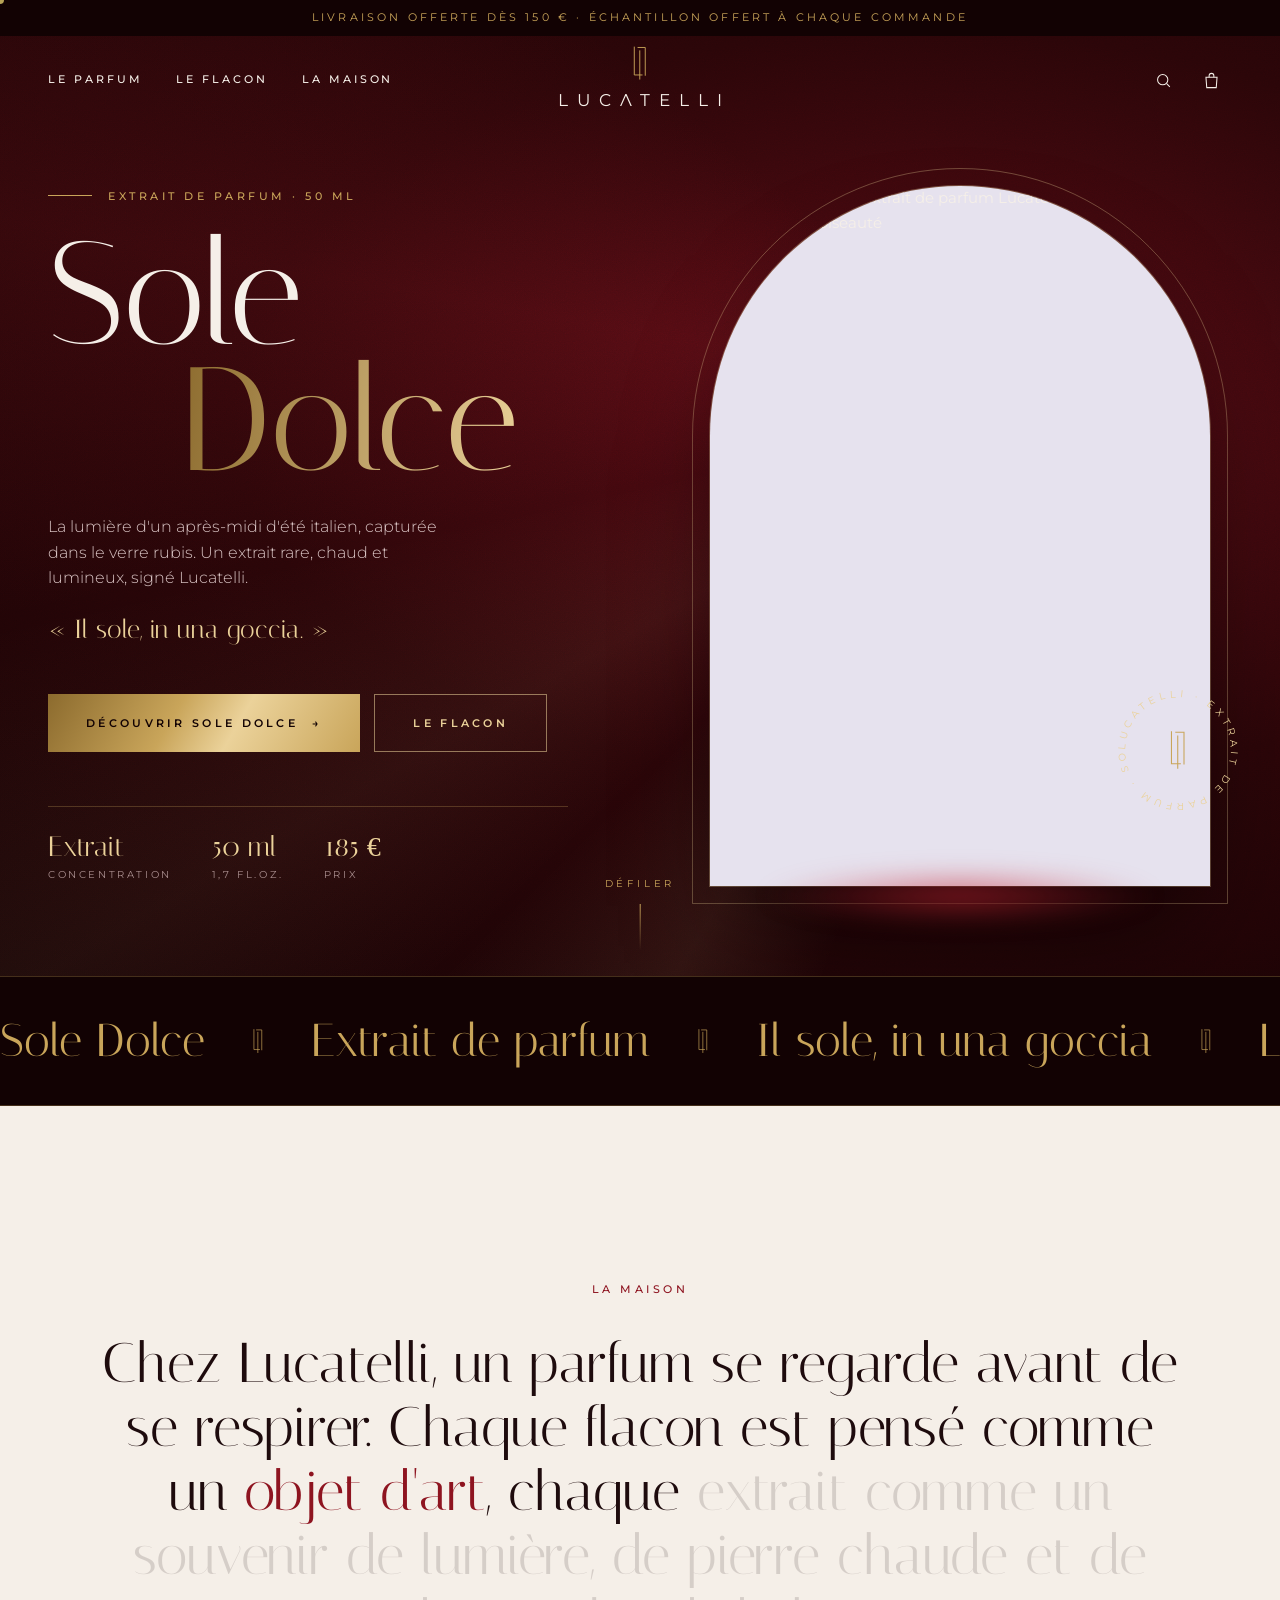
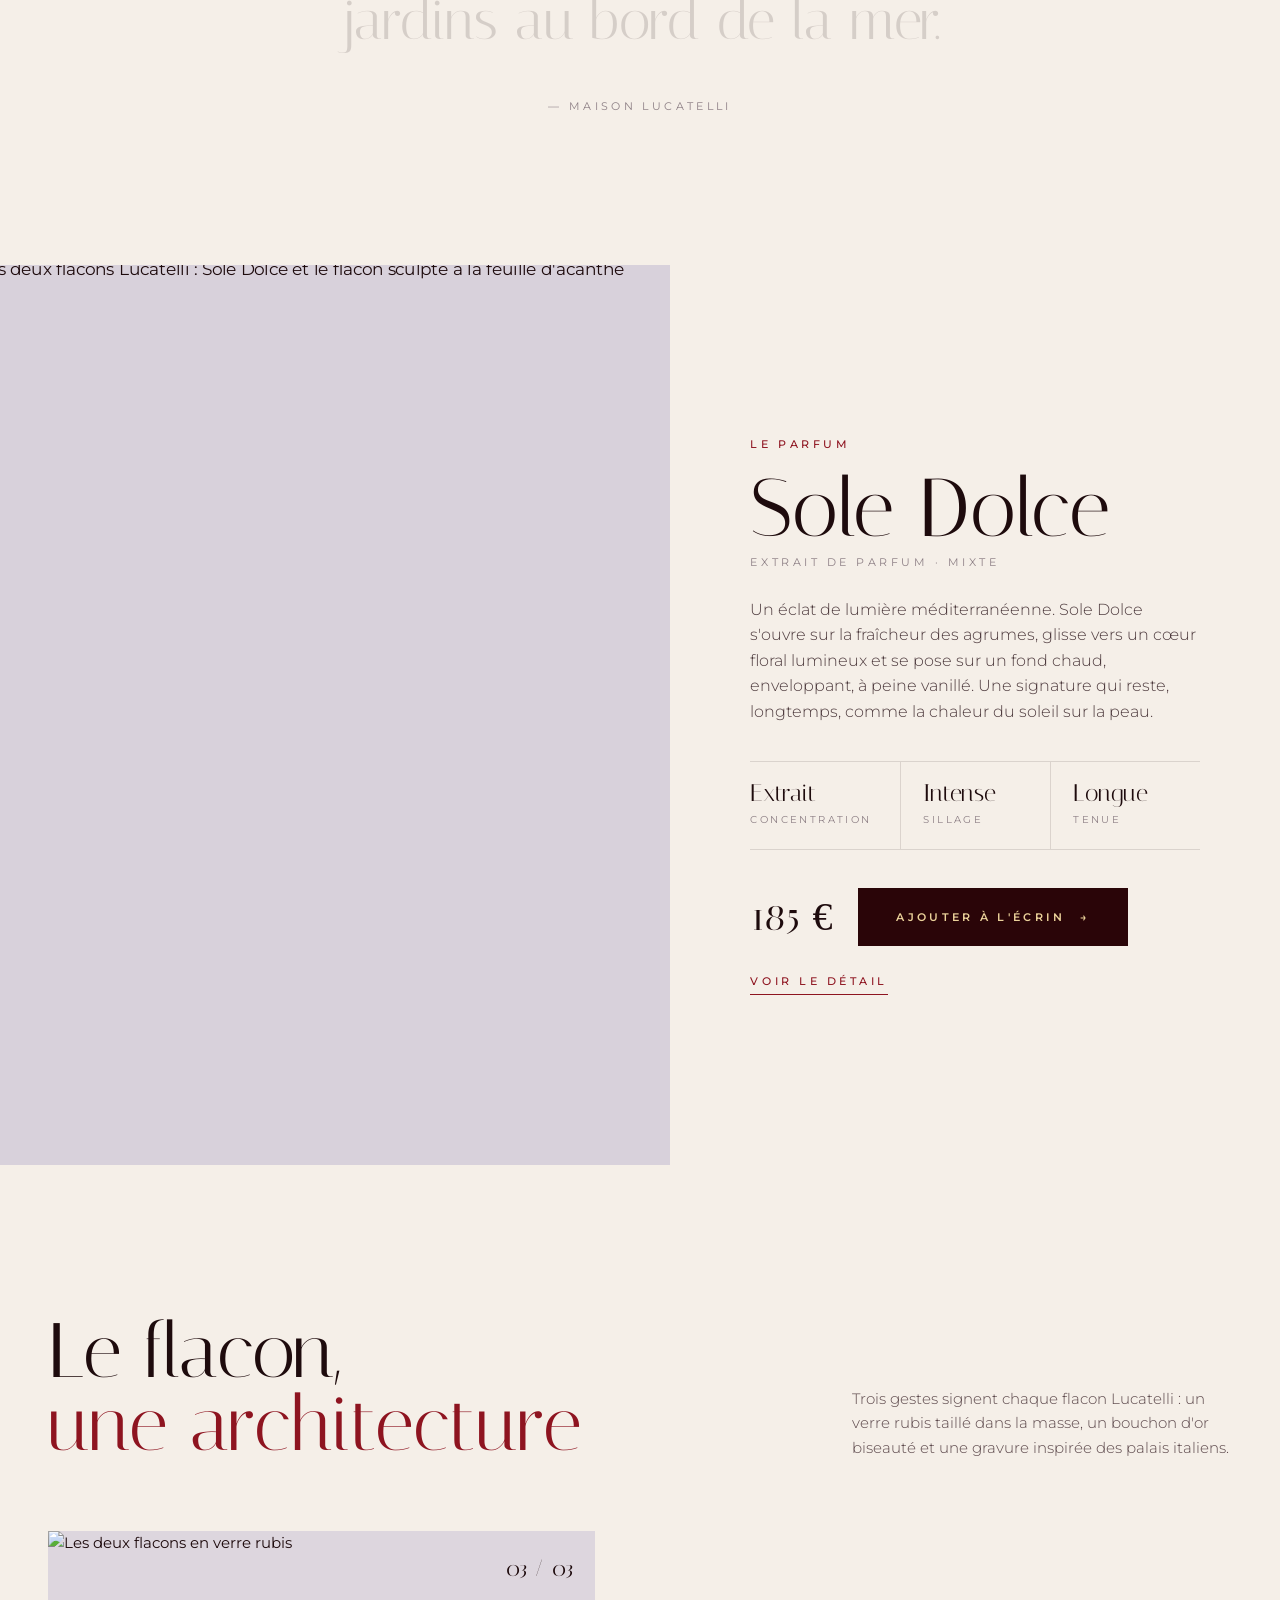
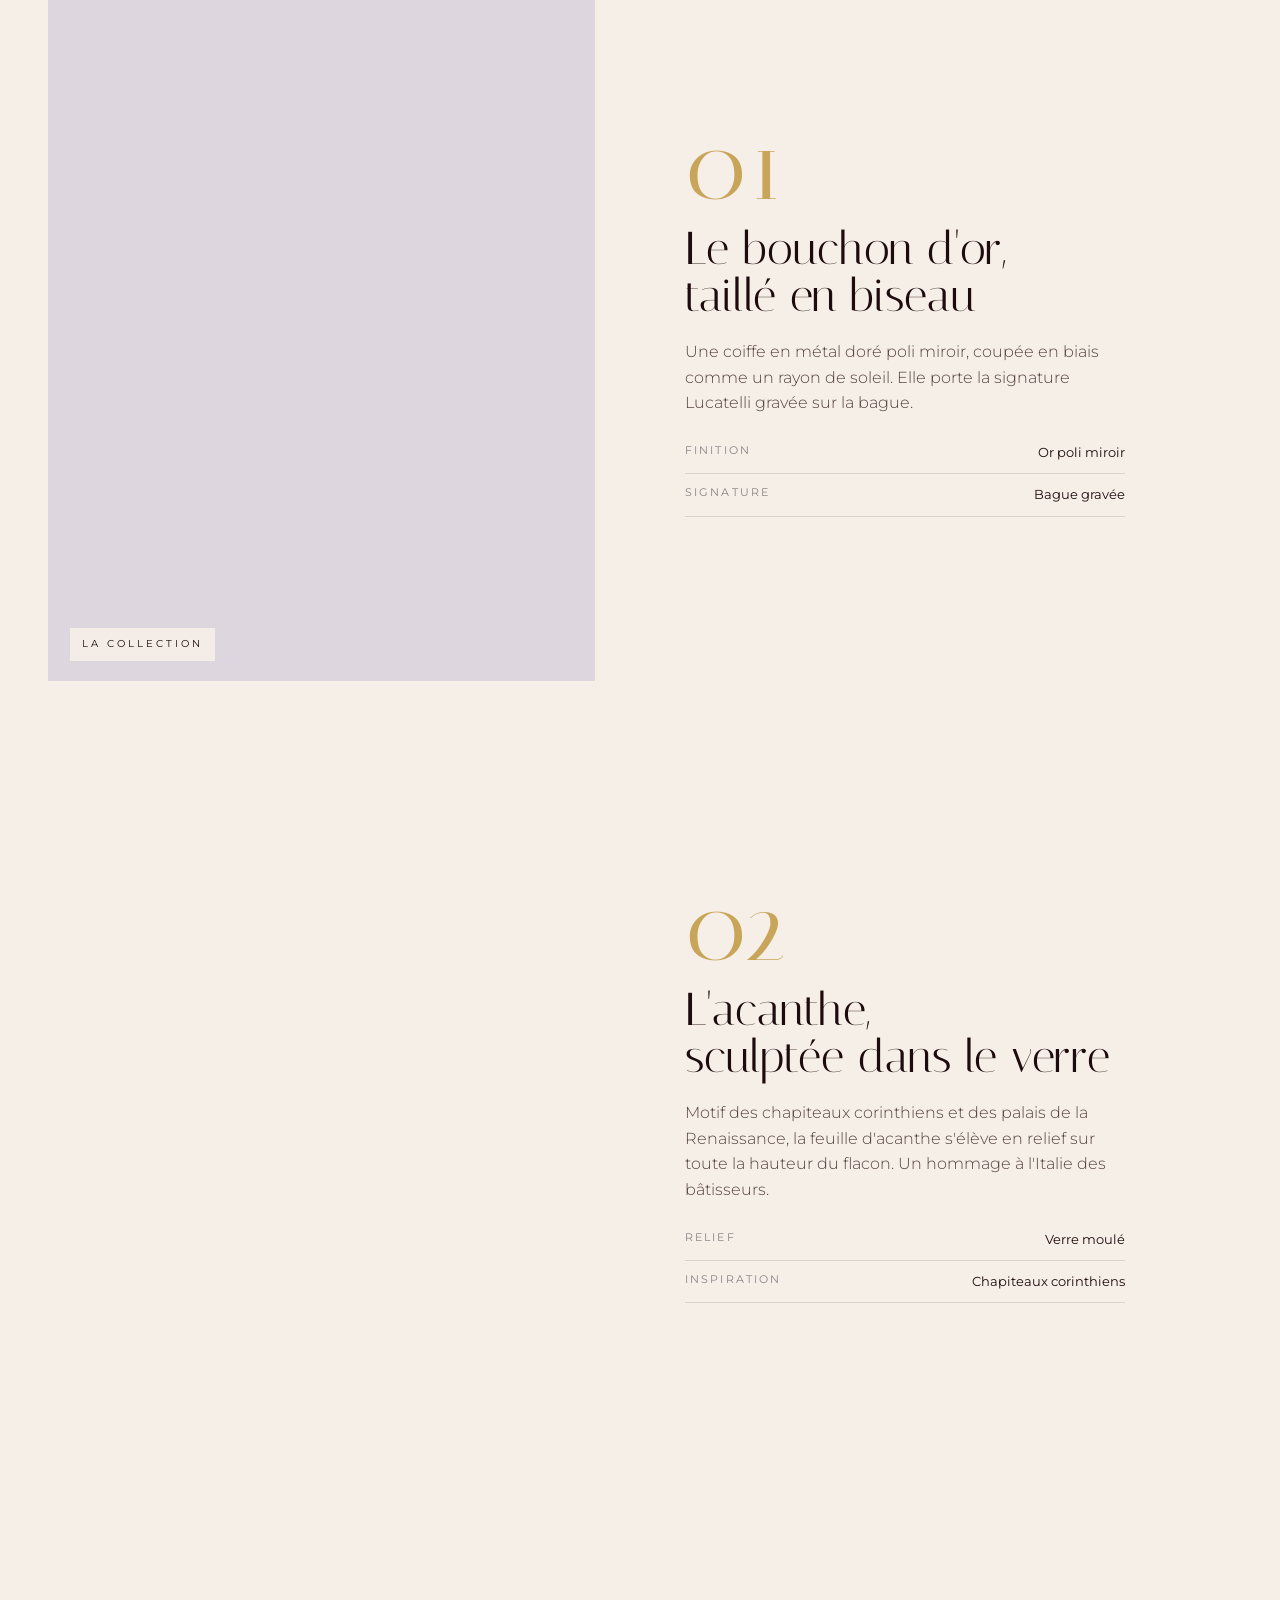
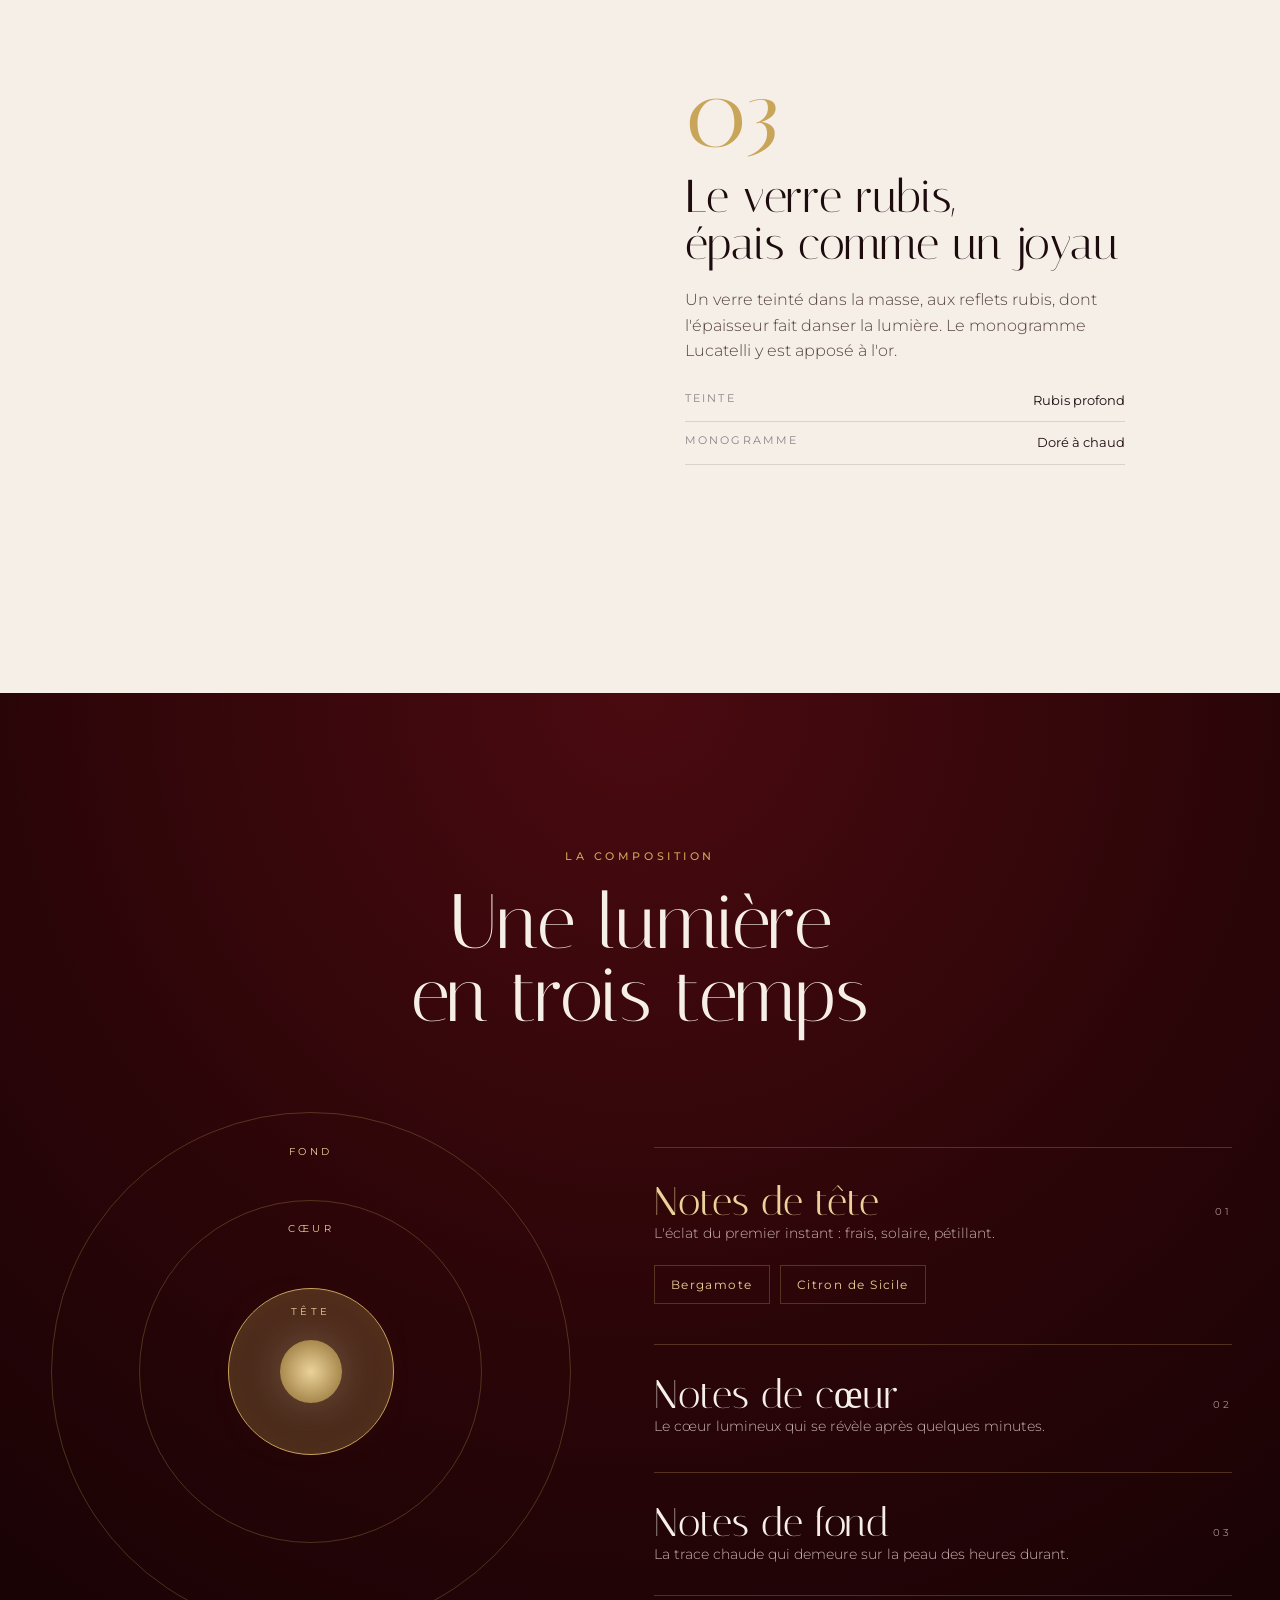
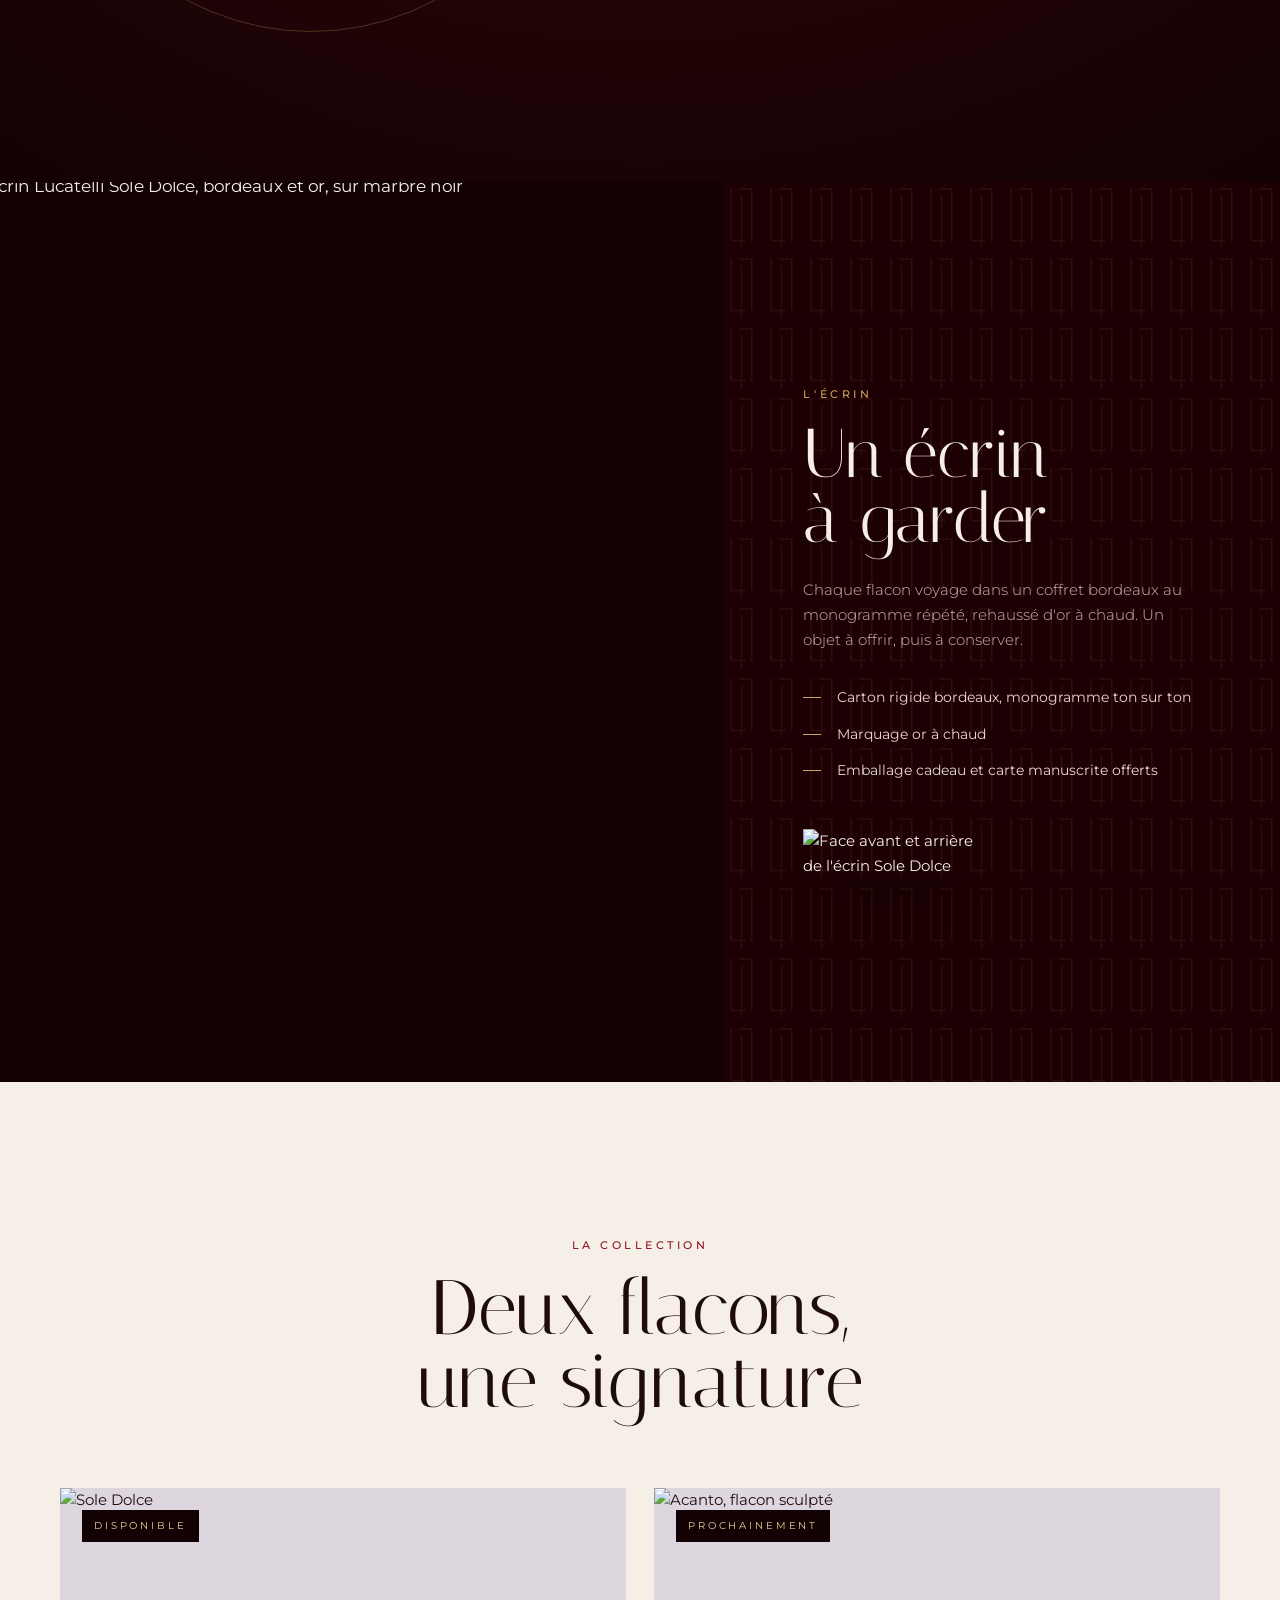
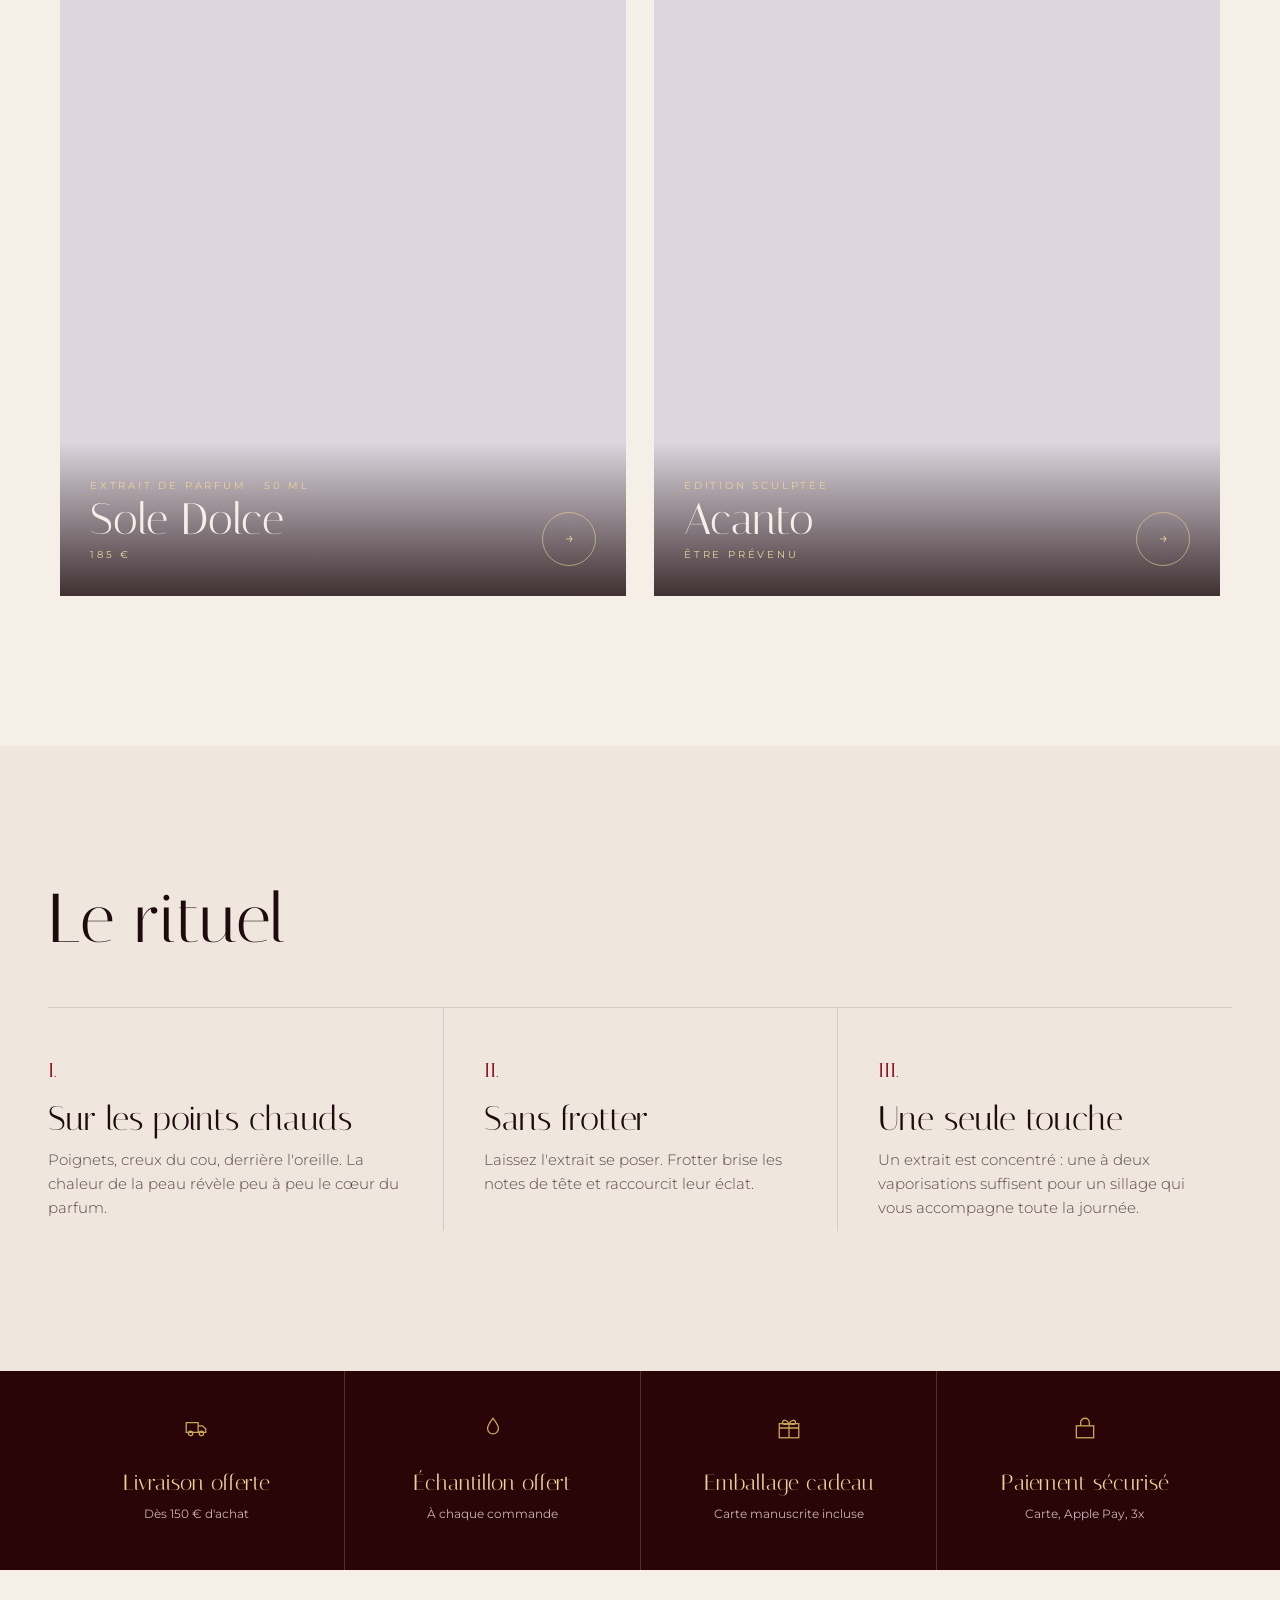
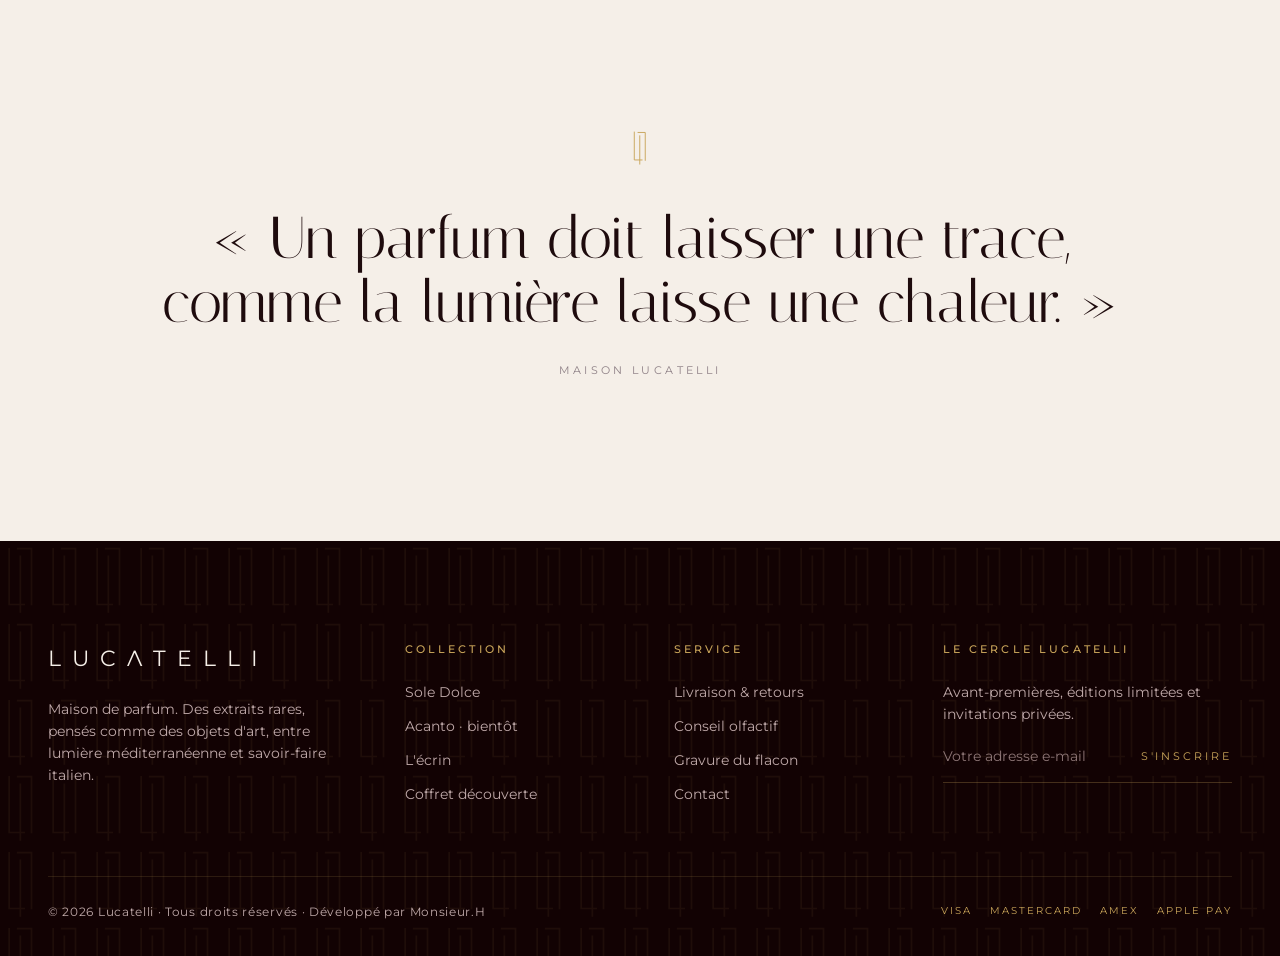
==== index.html @ 09905e6b "Add files via upload" ====
<!DOCTYPE html>
<html lang="fr">
<head>
<meta charset="utf-8">
<meta name="viewport" content="width=device-width, initial-scale=1, viewport-fit=cover">
<title>Lucatelli — Sole Dolce, extrait de parfum | Maison de parfum</title>
<meta name="description" content="Lucatelli, maison de parfum. Découvrez Sole Dolce, extrait de parfum 50 ml : agrumes de Sicile, cœur floral lumineux et fond ambré, dans un flacon rubis au bouchon d'or.">
<meta name="robots" content="noindex">
<meta name="theme-color" content="#2A0508">
<meta property="og:title" content="Lucatelli — Sole Dolce, extrait de parfum">
<meta property="og:description" content="Il sole, in una goccia. Un extrait de parfum lumineux dans un flacon rubis.">
<meta property="og:image" content="img/duo.webp">
<link rel="preconnect" href="https://fonts.googleapis.com"><link rel="preconnect" href="https://fonts.gstatic.com" crossorigin>
<link href="https://fonts.googleapis.com/css2?family=Italiana&family=Montserrat:wght@300;400;500;600;700;800&display=swap" rel="stylesheet">
<link rel="preload" as="image" href="img/sole-dolce.webp">
<link rel="stylesheet" href="common.css">
<style>
/* preloader */
.pre{position:fixed;inset:0;z-index:300;background:var(--bordeaux);display:grid;place-items:center;transition:clip-path 1.1s var(--ease-io)}
.pre.out{clip-path:inset(0 0 100% 0)}
.pre .mono{width:46px;height:110px;color:var(--oro)}
.pre .mono path{stroke-dasharray:1400;stroke-dashoffset:1400;animation:draw 1.5s .1s var(--ease) forwards}
.pre .w{position:absolute;bottom:18%;left:0;right:0;text-align:center;color:var(--oro-l);font-size:13px;letter-spacing:.6em;opacity:0;animation:fadeup 1s .8s var(--ease) forwards}
@keyframes draw{to{stroke-dashoffset:0}}
@keyframes fadeup{from{opacity:0;transform:translateY(12px)}to{opacity:1;transform:none}}

/* hero */
.hero{position:relative;min-height:100svh;background:radial-gradient(120% 90% at 72% 40%,#5a0c15 0%,var(--bordeaux) 45%,var(--nero) 100%);color:var(--avorio);overflow:hidden;display:flex;align-items:center;padding:150px 0 90px}
.rays{position:absolute;inset:-20%;background:conic-gradient(from 200deg at 72% 42%,transparent 0deg,rgba(235,210,154,.08) 12deg,transparent 26deg,rgba(235,210,154,.05) 40deg,transparent 58deg,rgba(196,36,51,.12) 80deg,transparent 110deg);animation:spin 60s linear infinite;pointer-events:none}
@keyframes spin{to{transform:rotate(360deg)}}
.grain{position:absolute;inset:0;opacity:.18;mix-blend-mode:overlay;pointer-events:none;background-image:url("data:image/svg+xml,%3Csvg xmlns='http://www.w3.org/2000/svg' width='160' height='160'%3E%3Cfilter id='n'%3E%3CfeTurbulence type='fractalNoise' baseFrequency='.9' numOctaves='2' stitchTiles='stitch'/%3E%3C/filter%3E%3Crect width='100%25' height='100%25' filter='url(%23n)'/%3E%3C/svg%3E")}
.hg{position:relative;display:grid;grid-template-columns:1.05fr .95fr;gap:40px;align-items:center;width:100%}
.hero .eyebrow{color:var(--oro);display:flex;align-items:center;gap:16px}
.hero .eyebrow::before{content:"";width:44px;height:1px;background:var(--oro)}
.hero h1{font-family:var(--serif);font-weight:400;font-size:clamp(78px,11.5vw,188px);line-height:.86;letter-spacing:-.01em;margin:26px 0 30px}
.hero h1 .l2{padding-left:.9em;font-style:normal}
.hero .lead{font-size:15.5px;max-width:420px;color:#d9c4c4;font-weight:300}
.hero .it{font-family:var(--serif);font-size:26px;color:var(--oro-l);margin-top:18px}
.hero .ctas{display:flex;gap:14px;flex-wrap:wrap;margin-top:42px}
.hero .meta{display:flex;gap:40px;margin-top:54px;padding-top:26px;border-top:1px solid var(--line);max-width:520px}
.hero .meta b{display:block;font-family:var(--serif);font-weight:400;font-size:28px;color:var(--oro-l);line-height:1}
.hero .meta span{font-size:10px;letter-spacing:.26em;text-transform:uppercase;color:#a88d8d}
.arch-w{position:relative;justify-self:center;width:min(500px,100%);perspective:1200px}
.arch{position:relative;aspect-ratio:4/5.6;border-radius:999px 999px 0 0;overflow:hidden;background:#e6e2ee;box-shadow:0 60px 120px -40px rgba(0,0,0,.8),0 0 0 1px rgba(235,210,154,.35);transform-style:preserve-3d;transition:transform .8s var(--ease)}
.arch img{width:100%;height:100%;object-fit:cover;object-position:50% 40%;transform:scale(1.12);transition:transform 2.6s var(--ease)}
.loaded .arch img{transform:scale(1)}
.arch-w::before{content:"";position:absolute;inset:-18px;border:1px solid rgba(235,210,154,.32);border-radius:999px 999px 0 0;pointer-events:none}
.arch-w::after{content:"";position:absolute;left:10%;right:10%;bottom:-40px;height:60px;background:radial-gradient(closest-side,rgba(196,36,51,.55),transparent);filter:blur(10px)}
.seal{position:absolute;right:-34px;bottom:70px;width:132px;height:132px;z-index:3;color:var(--oro-l)}
.seal svg{width:100%;height:100%;animation:spin 26s linear infinite}
.seal text{font-family:var(--sans);font-size:10.5px;letter-spacing:4.2px;fill:currentColor;text-transform:uppercase}
.seal .mono{position:absolute;inset:0;margin:auto;width:16px;height:40px;color:var(--oro)}
.scroll-cue{position:absolute;left:50%;bottom:26px;transform:translateX(-50%);color:var(--oro);font-size:9.5px;letter-spacing:.4em;text-transform:uppercase;display:flex;flex-direction:column;align-items:center;gap:12px}
.scroll-cue i{width:1px;height:46px;background:linear-gradient(var(--oro),transparent);animation:cue 2.2s var(--ease) infinite;transform-origin:top}
@keyframes cue{0%{transform:scaleY(0)}50%{transform:scaleY(1)}100%{transform:scaleY(1);opacity:0}}
@media(max-width:600px){.hero .ctas{flex-direction:column}.hero .ctas .btn{width:100%}.specs span{letter-spacing:.14em;font-size:9px}.hero .meta span{letter-spacing:.16em}}
@media(max-width:960px){.hero{padding:120px 0 80px}.hg{grid-template-columns:1fr;gap:56px}.hero h1{margin:18px 0 22px}.arch-w{width:min(360px,82%)}.seal{width:100px;height:100px;right:-18px;bottom:40px}.hero .meta{gap:24px}.scroll-cue{display:none}}

/* marquee */
.marq{background:var(--nero);color:var(--oro);overflow:hidden;white-space:nowrap;border-top:1px solid var(--line);border-bottom:1px solid var(--line)}
.marq .tr{display:inline-flex;align-items:center;gap:48px;padding:26px 0;animation:mq 46s linear infinite}
.marq span{font-family:var(--serif);font-size:clamp(30px,3.6vw,52px)}
.marq .mono{width:10px;height:26px}
@keyframes mq{to{transform:translateX(-50%)}}

/* manifesto */
.mani{padding:170px 0 150px;text-align:center;position:relative}
.mani .caps{color:var(--rubino)}
.mani p.big{font-family:var(--serif);font-size:clamp(32px,4.4vw,64px);line-height:1.14;max-width:1100px;margin:30px auto 0}
.mani p.big .w{opacity:.14;transition:opacity .6s}
.mani p.big .w.on{opacity:1}
.mani p.big em{font-style:normal;color:var(--rubino)}
.mani .sig{margin-top:46px;font-size:10.5px;letter-spacing:.32em;text-transform:uppercase;color:var(--pietra)}
@media(max-width:800px){.mani{padding:110px 0 100px}}

/* parfum feature */
.feat{background:var(--lilla);position:relative;overflow:hidden}
.fg{display:grid;grid-template-columns:1.1fr 1fr;min-height:100vh}
.fimg{position:relative;overflow:hidden;background:#d8d1db}
.fimg img{width:100%;height:100%;object-fit:cover;object-position:50% 45%;transform:scale(1.08);will-change:transform}
.ftx{padding:120px 80px;display:flex;flex-direction:column;justify-content:center;background:var(--avorio)}
.ftx .caps{color:var(--rubino)}
.ftx h2{font-family:var(--serif);font-weight:400;font-size:clamp(60px,6.4vw,104px);line-height:.92;margin:18px 0 6px}
.ftx .sub{font-size:11px;letter-spacing:.32em;text-transform:uppercase;color:var(--pietra)}
.ftx p{max-width:470px;margin-top:26px;color:#4d3a3d;font-size:15.5px;font-weight:300}
.specs{display:grid;grid-template-columns:repeat(3,1fr);margin:36px 0 38px;border-top:1px solid var(--line-d);border-bottom:1px solid var(--line-d)}
.specs div{padding:18px 0}
.specs div+div{padding-left:22px;border-left:1px solid var(--line-d)}
.specs b{display:block;font-family:var(--serif);font-weight:400;font-size:24px;line-height:1.1}
.specs span{font-size:10px;letter-spacing:.24em;text-transform:uppercase;color:var(--pietra)}
.buyrow{display:flex;align-items:center;gap:26px;flex-wrap:wrap}
.price{font-family:var(--serif);font-size:40px;line-height:1}
@media(max-width:960px){.fg{grid-template-columns:1fr;min-height:0}.fimg{height:78vh}.ftx{padding:70px 20px}.specs b{font-size:20px}.specs div+div{padding-left:14px}}

/* flacon : récit en défilement */
.story{background:var(--avorio);padding:150px 0 40px}
.story .head{display:flex;justify-content:space-between;align-items:flex-end;gap:30px;margin-bottom:70px;flex-wrap:wrap}
.story h2{font-family:var(--serif);font-weight:400;font-size:clamp(52px,6vw,96px);line-height:.95}
.story h2 em{font-style:normal;color:var(--rubino)}
.story .head p{max-width:380px;color:#5a4649;font-weight:300}
.sg{display:grid;grid-template-columns:1fr 1fr;gap:90px;align-items:start}
.stick{position:sticky;top:110px;height:calc(100vh - 150px);min-height:520px}
.stick figure{position:absolute;inset:0;overflow:hidden;opacity:0;transform:scale(1.04);transition:opacity 1s var(--ease),transform 1.6s var(--ease);background:#ddd6de}
.stick figure.on{opacity:1;transform:none}
.stick img{width:100%;height:100%;object-fit:cover}
.stick figcaption{position:absolute;left:22px;bottom:20px;font-size:10px;letter-spacing:.3em;text-transform:uppercase;color:var(--ink);background:rgba(245,239,232,.9);padding:8px 12px}
.stick .count{position:absolute;right:22px;top:20px;font-family:var(--serif);font-size:22px;color:var(--ink)}
.chap{min-height:86vh;display:flex;flex-direction:column;justify-content:center;padding:40px 0;opacity:.25;transition:opacity .8s}
.chap.on{opacity:1}
.chap .n{font-family:var(--serif);font-size:96px;line-height:1;color:var(--oro)}
.chap h3{font-family:var(--serif);font-weight:400;font-size:clamp(38px,3.6vw,56px);line-height:1.02;margin:10px 0 20px}
.chap p{color:#55413f;max-width:440px;font-weight:300;font-size:15.5px}
.chap ul{list-style:none;margin-top:26px;display:grid;gap:10px;max-width:440px}
.chap li{display:flex;justify-content:space-between;border-bottom:1px solid var(--line-d);padding-bottom:10px;font-size:13px}
.chap li span:first-child{letter-spacing:.2em;text-transform:uppercase;font-size:10.5px;color:var(--pietra)}
.chap .mimg{display:none}
@media(max-width:960px){.story{padding:100px 0 20px}.sg{grid-template-columns:1fr;gap:0}.stick{display:none}.chap{min-height:0;opacity:1;padding:0 0 70px}.chap .mimg{display:block;aspect-ratio:4/5;object-fit:cover;width:100%;margin-bottom:28px;background:#ddd6de}.chap .n{font-size:64px}}

/* notes */
.notes{background:radial-gradient(100% 120% at 50% 0%,var(--vino),var(--bordeaux) 50%,var(--nero));color:var(--avorio);padding:150px 0;position:relative;overflow:hidden}
.notes .head{text-align:center;max-width:700px;margin:0 auto 80px}
.notes .caps{color:var(--oro)}
.notes h2{font-family:var(--serif);font-weight:400;font-size:clamp(52px,6vw,96px);line-height:.95;margin-top:18px}
.ng{display:grid;grid-template-columns:1fr 1.1fr;gap:80px;align-items:center}
.rings{position:relative;aspect-ratio:1;width:min(520px,100%);justify-self:center}
.rings button{position:absolute;border-radius:50%;border:1px solid var(--line);display:grid;place-items:start center;transition:background .6s,border-color .6s,box-shadow .6s;color:var(--oro-l)}
.rings button span{margin-top:6%;font-size:10px;letter-spacing:.34em;text-transform:uppercase}
.rings .r1{inset:0}.rings .r2{inset:17%}.rings .r3{inset:34%}
.rings .r3 span{margin-top:9%}
.rings button.on{background:rgba(201,165,90,.1);border-color:var(--oro);box-shadow:0 0 80px -10px rgba(201,165,90,.35) inset}
.rings .core{position:absolute;inset:44%;border-radius:50%;background:radial-gradient(circle,var(--oro-l),var(--oro-d));box-shadow:0 0 60px rgba(235,210,154,.6);pointer-events:none;animation:breathe 4s ease-in-out infinite}
@keyframes breathe{50%{transform:scale(1.15);box-shadow:0 0 100px rgba(235,210,154,.8)}}
.tiers{display:grid;gap:4px}
.tier{border-top:1px solid var(--line);padding:30px 0;cursor:pointer;transition:padding .5s var(--ease)}
.tier:last-child{border-bottom:1px solid var(--line)}
.tier .t{display:flex;justify-content:space-between;align-items:baseline}
.tier h3{font-family:var(--serif);font-weight:400;font-size:40px;line-height:1;transition:color .4s}
.tier small{font-size:10px;letter-spacing:.3em;text-transform:uppercase;color:#a88d8d}
.tier .ns{display:flex;flex-wrap:wrap;gap:10px;max-height:0;overflow:hidden;opacity:0;transition:max-height .7s var(--ease),opacity .5s,margin .5s}
.tier .ns span{border:1px solid var(--line);padding:9px 16px;font-size:12px;letter-spacing:.12em;color:var(--oro-l)}
.tier.on h3{color:var(--oro-l)}
.tier.on .ns{max-height:200px;opacity:1;margin-top:20px}
.tier p{font-size:13.5px;color:#cbb4b4;font-weight:300;max-width:440px}
.tier.on{padding:34px 0 36px}
@media(max-width:960px){.notes{padding:100px 0}.ng{grid-template-columns:1fr;gap:50px}.rings{width:min(320px,86%)}.tier h3{font-size:32px}}

/* écrin */
.ecrin{position:relative;background:var(--nero);color:var(--avorio);overflow:hidden}
.eg{display:grid;grid-template-columns:1.3fr 1fr;min-height:100vh}
.eimg{position:relative;overflow:hidden}
.eimg img{width:100%;height:100%;object-fit:cover;will-change:transform;transform:scale(1.1)}
.etx{position:relative;padding:120px 80px;display:flex;flex-direction:column;justify-content:center;background:#1d0003}
.etx .pattern{position:absolute;inset:0;opacity:.09;background-image:url("data:image/svg+xml,%3Csvg xmlns='http://www.w3.org/2000/svg' width='70' height='120' viewBox='0 0 360 640'%3E%3Cpath d='M72 58V535H205M166 122V605M137 64H260V540' fill='none' stroke='%23C9A55A' stroke-width='14'/%3E%3C/svg%3E");background-size:40px 70px}
.etx>*{position:relative}
.etx .caps{color:var(--oro)}
.etx h2{font-family:var(--serif);font-weight:400;font-size:clamp(52px,5.4vw,88px);line-height:.95;margin:18px 0 26px}
.etx p{color:#cdb6b6;max-width:420px;font-weight:300}
.etx ul{list-style:none;margin:34px 0 42px;display:grid;gap:14px}
.etx li{display:flex;gap:16px;align-items:baseline;font-size:13.5px;color:#e7d8d0}
.etx li::before{content:"";width:18px;height:1px;background:var(--oro);flex:none;transform:translateY(-4px)}
.etx .flat{width:180px;margin-top:6px;box-shadow:0 30px 60px -20px #000}
@media(max-width:960px){.eg{grid-template-columns:1fr;min-height:0}.eimg{height:70vh}.etx{padding:70px 20px}}

/* collection */
.coll{padding:150px 0;background:var(--avorio)}
.coll .head{text-align:center;margin-bottom:70px}
.coll .caps{color:var(--rubino)}
.coll h2{font-family:var(--serif);font-weight:400;font-size:clamp(52px,6vw,96px);line-height:.95;margin-top:16px}
.cg{display:grid;grid-template-columns:1fr 1fr;gap:28px;max-width:1160px;margin:0 auto}
.card{position:relative;display:block;background:#ddd6de;overflow:hidden}
.card .ph{aspect-ratio:4/5;overflow:hidden}
.card img{width:100%;height:100%;object-fit:cover;transition:transform 1.6s var(--ease)}
.card:hover img{transform:scale(1.05)}
.card .info{position:absolute;left:0;right:0;bottom:0;padding:30px;background:linear-gradient(transparent,rgba(18,2,3,.78));color:var(--avorio);display:flex;justify-content:space-between;align-items:flex-end;gap:16px}
.card .info h3{font-family:var(--serif);font-weight:400;font-size:44px;line-height:1}
.card .info small{font-size:10px;letter-spacing:.28em;text-transform:uppercase;color:var(--oro-l)}
.card .tag{position:absolute;top:22px;left:22px;font-size:9.5px;letter-spacing:.3em;text-transform:uppercase;background:var(--nero);color:var(--oro-l);padding:8px 12px}
.card .go{width:54px;height:54px;border-radius:50%;border:1px solid rgba(235,210,154,.6);display:grid;place-items:center;color:var(--oro-l);flex:none;transition:background .4s,color .4s}
.card:hover .go{background:var(--oro-l);color:var(--nero)}
@media(max-width:800px){.coll{padding:100px 0}.cg{grid-template-columns:1fr}.card .info{padding:22px}.card .info h3{font-size:36px}}

/* rituel + services */
.ritual{background:var(--carta);padding:140px 0}
.rg{display:grid;grid-template-columns:repeat(3,1fr);gap:0;border-top:1px solid var(--line-d)}
.rg>div{padding:46px 40px 10px 0}
.rg>div+div{padding-left:40px;border-left:1px solid var(--line-d)}
.rg .n{font-family:var(--serif);font-size:20px;color:var(--rubino)}
.rg h3{font-family:var(--serif);font-weight:400;font-size:34px;line-height:1.05;margin:14px 0 12px}
.rg p{color:#5a4649;font-weight:300;font-size:14.5px}
.ritual .head{display:flex;justify-content:space-between;align-items:flex-end;gap:20px;flex-wrap:wrap;margin-bottom:56px}
.ritual h2{font-family:var(--serif);font-weight:400;font-size:clamp(48px,5.4vw,86px);line-height:.95}
.ritual .caps{color:var(--rubino)}
@media(max-width:900px){.ritual{padding:100px 0}.rg{grid-template-columns:1fr}.rg>div{padding:30px 0}.rg>div+div{padding-left:0;border-left:0;border-top:1px solid var(--line-d)}}
.svcs{background:var(--bordeaux);color:var(--avorio)}
.sv{display:grid;grid-template-columns:repeat(4,1fr)}
.sv div{padding:44px 30px;border-left:1px solid var(--line);text-align:center}
.sv div:first-child{border-left:0}
.sv svg{width:26px;height:26px;stroke:var(--oro);fill:none;stroke-width:1.2;margin:0 auto 16px}
.sv b{display:block;font-family:var(--serif);font-weight:400;font-size:22px;color:var(--oro-l)}
.sv span{font-size:12px;color:#c9b2b2}
@media(max-width:900px){.sv{grid-template-columns:1fr 1fr}.sv div{padding:30px 14px}.sv div:nth-child(3){border-left:0}.sv div:nth-child(n+3){border-top:1px solid var(--line)}.sv b{font-size:19px}}

.quote{padding:160px 0;text-align:center;background:var(--avorio)}
.quote .mono{width:14px;height:36px;color:var(--oro)}
.quote blockquote{font-family:var(--serif);font-size:clamp(38px,4.6vw,74px);line-height:1.08;max-width:980px;margin:34px auto 22px}
.quote cite{font-style:normal;font-size:10.5px;letter-spacing:.32em;text-transform:uppercase;color:var(--pietra)}
@media(max-width:800px){.quote{padding:110px 0}}
</style>
<script type="application/ld+json">{"@context":"https://schema.org","@type":"Organization","name":"Lucatelli","description":"Maison de parfum — extraits de parfum","brand":{"@type":"Brand","name":"Lucatelli"}}</script>
</head>
<body>
<div class="pre" id="pre" aria-hidden="true"><svg class="mono" viewBox="50 40 240 580"><path d="M72 58V535H205M166 122V605M137 64H260V540"/></svg><div class="w">LUCΛTELLI</div></div>

<div class="topline">Livraison offerte dès 150 €<span class="tl2">&nbsp;· Échantillon offert à chaque commande</span></div>
<header class="site" id="hdr"></header>

<main>
<section class="hero" id="top">
  <div class="rays"></div><div class="grain"></div>
  <div class="wrap hg">
    <div>
      <div class="caps eyebrow rv">Extrait de parfum · 50 ml</div>
      <h1><span class="mask"><span>Sole</span></span><span class="mask l2"><span class="gold">Dolce</span></span></h1>
      <p class="lead rv rv-d1">La lumière d'un après-midi d'été italien, capturée dans le verre rubis. Un extrait rare, chaud et lumineux, signé Lucatelli.</p>
      <p class="it rv rv-d2">« Il sole, in una goccia. »</p>
      <div class="ctas rv rv-d3"><a href="product.html?p=sole-dolce" class="btn gold-b">Découvrir Sole Dolce <span class="arr">→</span></a><a href="#flacon" class="btn line-l">Le flacon</a></div>
      <div class="meta rv rv-d3"><div><b>Extrait</b><span>Concentration</span></div><div><b>50 ml</b><span>1,7 fl.oz.</span></div><div><b>185 €</b><span>Prix</span></div></div>
    </div>
    <div class="arch-w rv" id="archW">
      <div class="arch" id="arch"><img src="img/sole-dolce.webp" alt="Flacon Sole Dolce, extrait de parfum Lucatelli, verre rubis et bouchon doré biseauté" fetchpriority="high"></div>
      <div class="seal"><svg viewBox="0 0 140 140"><defs><path id="c" d="M70,70 m-56,0 a56,56 0 1,1 112,0 a56,56 0 1,1 -112,0"/></defs><text><textPath href="#c">Lucatelli · Extrait de parfum · Sole Dolce ·</textPath></text></svg><svg class="mono" viewBox="50 40 240 580"><path d="M72 58V535H205M166 122V605M137 64H260V540"/></svg></div>
    </div>
  </div>
  <div class="scroll-cue">Défiler<i></i></div>
</section>

<div class="marq" aria-hidden="true"><div class="tr" id="marq"></div></div>

<section class="mani" id="maison">
  <div class="wrap">
    <span class="caps rv">La Maison</span>
    <p class="big" id="mani">Chez Lucatelli, un parfum se regarde avant de se respirer. Chaque flacon est pensé comme un <em>objet d'art</em>, chaque extrait comme un souvenir de lumière, de pierre chaude et de jardins au bord de la mer.</p>
    <div class="sig rv">— Maison Lucatelli</div>
  </div>
</section>

<section class="feat" id="parfum">
  <div class="fg">
    <div class="fimg"><img id="featImg" src="img/duo.webp" alt="Les deux flacons Lucatelli : Sole Dolce et le flacon sculpté à la feuille d'acanthe" loading="lazy"></div>
    <div class="ftx">
      <span class="caps rv">Le parfum</span>
      <h2 class="rv rv-d1">Sole Dolce</h2>
      <span class="sub rv rv-d1">Extrait de parfum · Mixte</span>
      <p class="rv rv-d2">Un éclat de lumière méditerranéenne. Sole Dolce s'ouvre sur la fraîcheur des agrumes, glisse vers un cœur floral lumineux et se pose sur un fond chaud, enveloppant, à peine vanillé. Une signature qui reste, longtemps, comme la chaleur du soleil sur la peau.</p>
      <div class="specs rv rv-d2"><div><b>Extrait</b><span>Concentration</span></div><div><b>Intense</b><span>Sillage</span></div><div><b>Longue</b><span>Tenue</span></div></div>
      <div class="buyrow rv rv-d3"><span class="price">185 €</span><button class="btn dark" onclick="addToCart('sole-dolce')">Ajouter à l'écrin <span class="arr">→</span></button><a href="product.html?p=sole-dolce" class="caps" style="border-bottom:1px solid;padding-bottom:4px">Voir le détail</a></div>
    </div>
  </div>
</section>

<section class="story" id="flacon">
  <div class="wrap">
    <div class="head"><h2 class="rv">Le flacon,<br><em>une architecture</em></h2><p class="rv rv-d1">Trois gestes signent chaque flacon Lucatelli : un verre rubis taillé dans la masse, un bouchon d'or biseauté et une gravure inspirée des palais italiens.</p></div>
    <div class="sg">
      <div class="stick" id="stick">
        <figure class="on" data-k="0"><img src="img/sole-dolce.webp" alt="Bouchon doré biseauté du flacon Sole Dolce" loading="lazy"><figcaption>Sole Dolce</figcaption></figure>
        <figure data-k="1"><img src="img/acanto.webp" alt="Flacon sculpté d'une feuille d'acanthe" loading="lazy"><figcaption>Acanto · édition sculptée</figcaption></figure>
        <figure data-k="2"><img src="img/duo.webp" alt="Les deux flacons en verre rubis" loading="lazy"><figcaption>La collection</figcaption></figure>
        <span class="count" id="stickN">01 / 03</span>
      </div>
      <div>
        <article class="chap on" data-k="0"><img class="mimg" src="img/sole-dolce-800.webp" alt="" loading="lazy"><span class="n">01</span><h3>Le bouchon d'or,<br>taillé en biseau</h3><p>Une coiffe en métal doré poli miroir, coupée en biais comme un rayon de soleil. Elle porte la signature Lucatelli gravée sur la bague.</p><ul><li><span>Finition</span><span>Or poli miroir</span></li><li><span>Signature</span><span>Bague gravée</span></li></ul></article>
        <article class="chap" data-k="1"><img class="mimg" src="img/acanto-800.webp" alt="" loading="lazy"><span class="n">02</span><h3>L'acanthe,<br>sculptée dans le verre</h3><p>Motif des chapiteaux corinthiens et des palais de la Renaissance, la feuille d'acanthe s'élève en relief sur toute la hauteur du flacon. Un hommage à l'Italie des bâtisseurs.</p><ul><li><span>Relief</span><span>Verre moulé</span></li><li><span>Inspiration</span><span>Chapiteaux corinthiens</span></li></ul></article>
        <article class="chap" data-k="2"><img class="mimg" src="img/duo-800.webp" alt="" loading="lazy"><span class="n">03</span><h3>Le verre rubis,<br>épais comme un joyau</h3><p>Un verre teinté dans la masse, aux reflets rubis, dont l'épaisseur fait danser la lumière. Le monogramme Lucatelli y est apposé à l'or.</p><ul><li><span>Teinte</span><span>Rubis profond</span></li><li><span>Monogramme</span><span>Doré à chaud</span></li></ul></article>
      </div>
    </div>
  </div>
</section>

<section class="notes" id="notes">
  <div class="wrap">
    <div class="head"><span class="caps rv">La composition</span><h2 class="rv rv-d1">Une lumière<br>en trois temps</h2></div>
    <div class="ng">
      <div class="rings rv" id="rings"><button class="r1" data-t="0"><span>Fond</span></button><button class="r2" data-t="1"><span>Cœur</span></button><button class="r3 on" data-t="2"><span>Tête</span></button><div class="core"></div></div>
      <div class="tiers" id="tiers"></div>
    </div>
  </div>
</section>

<section class="ecrin" id="ecrin">
  <div class="eg">
    <div class="eimg"><img id="ecrinImg" src="img/ecrin-marbre.webp" alt="L'écrin Lucatelli Sole Dolce, bordeaux et or, sur marbre noir" loading="lazy"></div>
    <div class="etx"><div class="pattern"></div>
      <span class="caps rv">L'écrin</span>
      <h2 class="rv rv-d1">Un écrin<br>à garder</h2>
      <p class="rv rv-d2">Chaque flacon voyage dans un coffret bordeaux au monogramme répété, rehaussé d'or à chaud. Un objet à offrir, puis à conserver.</p>
      <ul class="rv rv-d2"><li>Carton rigide bordeaux, monogramme ton sur ton</li><li>Marquage or à chaud</li><li>Emballage cadeau et carte manuscrite offerts</li></ul>
      <img class="flat rv rv-d3" src="img/ecrin-800.webp" alt="Face avant et arrière de l'écrin Sole Dolce" loading="lazy">
    </div>
  </div>
</section>

<section class="coll" id="collection">
  <div class="wrap">
    <div class="head"><span class="caps rv">La collection</span><h2 class="rv rv-d1">Deux flacons,<br>une signature</h2></div>
    <div class="cg">
      <a class="card rv" href="product.html?p=sole-dolce" data-cur><div class="ph"><img src="img/sole-dolce-800.webp" alt="Sole Dolce" loading="lazy"></div><span class="tag">Disponible</span><div class="info"><div><small>Extrait de parfum · 50 ml</small><h3>Sole Dolce</h3><small>185 €</small></div><span class="go">→</span></div></a>
      <a class="card rv rv-d1" href="product.html?p=acanto" data-cur><div class="ph"><img src="img/acanto-800.webp" alt="Acanto, flacon sculpté" loading="lazy"></div><span class="tag">Prochainement</span><div class="info"><div><small>Édition sculptée</small><h3>Acanto</h3><small>Être prévenu</small></div><span class="go">→</span></div></a>
    </div>
  </div>
</section>

<section class="ritual">
  <div class="wrap">
    <div class="head"><h2 class="rv">Le rituel</h2><span class="caps rv">L'art de porter un extrait</span></div>
    <div class="rg rv">
      <div><span class="n">I.</span><h3>Sur les points chauds</h3><p>Poignets, creux du cou, derrière l'oreille. La chaleur de la peau révèle peu à peu le cœur du parfum.</p></div>
      <div><span class="n">II.</span><h3>Sans frotter</h3><p>Laissez l'extrait se poser. Frotter brise les notes de tête et raccourcit leur éclat.</p></div>
      <div><span class="n">III.</span><h3>Une seule touche</h3><p>Un extrait est concentré : une à deux vaporisations suffisent pour un sillage qui vous accompagne toute la journée.</p></div>
    </div>
  </div>
</section>

<section class="svcs">
  <div class="wrap sv">
    <div><svg viewBox="0 0 24 24"><path d="M3 7h11v9H3zM14 10h4l3 3v3h-7"/><circle cx="7" cy="17" r="2"/><circle cx="17" cy="17" r="2"/></svg><b>Livraison offerte</b><span>Dès 150 € d'achat</span></div>
    <div><svg viewBox="0 0 24 24"><path d="M12 3c3 4 5 6.5 5 9.5a5 5 0 0 1-10 0C7 9.5 9 7 12 3z"/></svg><b>Échantillon offert</b><span>À chaque commande</span></div>
    <div><svg viewBox="0 0 24 24"><rect x="3" y="8" width="18" height="13"/><path d="M3 12h18M12 8v13M12 8c-2-4-6-4-6-1s6 1 6 1 6 2 6-1-4-3-6 1"/></svg><b>Emballage cadeau</b><span>Carte manuscrite incluse</span></div>
    <div><svg viewBox="0 0 24 24"><rect x="4" y="10" width="16" height="11"/><path d="M8 10V7a4 4 0 0 1 8 0v3"/></svg><b>Paiement sécurisé</b><span>Carte, Apple Pay, 3x</span></div>
  </div>
</section>

<section class="quote">
  <div class="wrap rv"><svg class="mono" viewBox="50 40 240 580" aria-hidden="true"><path d="M72 58V535H205M166 122V605M137 64H260V540"/></svg>
    <blockquote>« Un parfum doit laisser une trace, comme la lumière laisse une chaleur. »</blockquote><cite>Maison Lucatelli</cite></div>
</section>
</main>

<footer id="ftr"></footer>

<script src="common.js"></script>
<script>
shell();
// préchargement (une fois par session)
(function(){const pre=document.getElementById('pre');let seen=false;try{seen=sessionStorage.getItem('luc_pre')}catch(e){}
 const go=()=>{pre.classList.add('out');document.body.classList.add('loaded');$$('.hero .mask').forEach(m=>m.classList.add('in'));setTimeout(()=>pre.remove(),1200)};
 if(seen){pre.style.transition='none';go()}else{try{sessionStorage.setItem('luc_pre',1)}catch(e){}setTimeout(go,1900)}})();

// bandeau défilant
const MQ=['Sole Dolce','Extrait de parfum','Il sole, in una goccia','Lucatelli','Verre rubis','Bouchon d\'or'];
$('#marq').innerHTML=[...MQ,...MQ,...MQ,...MQ].map(t=>`<span>${t}</span>${MONO}`).join('');

// manifeste mot à mot
(function(){const p=$('#mani');p.innerHTML=p.innerHTML.replace(/(<em>.*?<\/em>)|([^\s<]+)/g,(m,em,w)=>em?`<span class="w">${em}</span>`:`<span class="w">${w}</span>`);
 const ws=$$('.w',p);const f=()=>{const r=p.getBoundingClientRect(),vh=innerHeight;const k=Math.min(1,Math.max(0,(vh*.85-r.top)/(r.height+vh*.35)));const n=Math.round(k*ws.length);ws.forEach((w,i)=>w.classList.toggle('on',i<n))};addEventListener('scroll',f,{passive:true});f()})();

// inclinaison de l'arche au survol
(function(){const w=$('#archW'),a=$('#arch');if(!matchMedia('(hover:hover)').matches)return;
 $('.hero').addEventListener('mousemove',e=>{const r=w.getBoundingClientRect();const x=(e.clientX-r.left)/r.width-.5,y=(e.clientY-r.top)/r.height-.5;a.style.transform=`rotateY(${x*8}deg) rotateX(${-y*6}deg)`});
 $('.hero').addEventListener('mouseleave',()=>a.style.transform='')})();

// parallaxe légère
(function(){const els=[[$('#featImg'),.08],[$('#ecrinImg'),.08]];const f=()=>els.forEach(([el,s])=>{const r=el.parentElement.getBoundingClientRect();const lim=r.height*.05;const k=Math.max(-lim,Math.min(lim,(r.top+r.height/2-innerHeight/2)*s));el.style.transform=`translateY(${k}px) scale(1.12)`});addEventListener('scroll',f,{passive:true});f()})();

// récit du flacon
(function(){const figs=$$('#stick figure'),chaps=$$('.chap');const io=new IntersectionObserver(es=>es.forEach(e=>{if(e.isIntersecting){const k=e.target.dataset.k;chaps.forEach(c=>c.classList.toggle('on',c.dataset.k===k));figs.forEach(f=>f.classList.toggle('on',f.dataset.k===k));$('#stickN').textContent='0'+(+k+1)+' / 03'}}),{rootMargin:'-45% 0px -45% 0px'});chaps.forEach(c=>io.observe(c))})();

// notes
(function(){const N=PRODUCTS['sole-dolce'].notes;const D={'Tête':'L\'éclat du premier instant : frais, solaire, pétillant.','Cœur':'Le cœur lumineux qui se révèle après quelques minutes.','Fond':'La trace chaude qui demeure sur la peau des heures durant.'};
 const keys=['Tête','Cœur','Fond'];
 $('#tiers').innerHTML=keys.map((k,i)=>`<div class="tier ${i?'':'on'}" data-t="${2-i}"><div class="t"><h3>Notes de ${k.toLowerCase()}</h3><small>0${i+1}</small></div><p>${D[k]}</p><div class="ns">${N[k].map(n=>`<span>${n}</span>`).join('')}</div></div>`).join('');
 const set=t=>{$$('.tier').forEach(x=>x.classList.toggle('on',x.dataset.t==t));$$('#rings button').forEach(b=>b.classList.toggle('on',b.dataset.t==t))};
 $$('.tier').forEach(x=>{x.onclick=()=>set(x.dataset.t);x.onmouseenter=()=>matchMedia('(hover:hover)').matches&&set(x.dataset.t)});
 $$('#rings button').forEach(b=>{b.onclick=e=>{e.stopPropagation();set(b.dataset.t)};b.onmouseenter=()=>set(b.dataset.t)})})();
</script>
</body>
</html>
---- common.css ----
:root{
  --nero:#120203; --bordeaux:#2A0508; --vino:#4A0A10; --rubino:#8E1420; --rubino-l:#C42433;
  --oro:#C9A55A; --oro-l:#EBD29A; --oro-d:#8C6B2E;
  --avorio:#F5EFE8; --carta:#EFE7DE; --lilla:#DDD5DD; --pietra:#8E8086;
  --ink:#1E0B0D; --line:rgba(201,165,90,.28); --line-d:rgba(30,11,13,.12);
  --serif:"Italiana","Didot",serif; --sans:"Montserrat",system-ui,sans-serif;
  --ease:cubic-bezier(.2,.8,.2,1); --ease-io:cubic-bezier(.7,0,.2,1);
}
*{box-sizing:border-box;margin:0;padding:0}
html{scroll-behavior:smooth;-webkit-text-size-adjust:100%}
body{background:var(--avorio);color:var(--ink);font-family:var(--sans);font-size:15px;line-height:1.65;font-weight:400;-webkit-font-smoothing:antialiased;overflow-x:hidden}
img{display:block;max-width:100%}
a{color:inherit;text-decoration:none}
button{font:inherit;color:inherit;background:none;border:0;cursor:pointer}
::selection{background:var(--rubino);color:var(--oro-l)}
.wrap{max-width:1380px;margin:0 auto;padding:0 48px}
@media(max-width:800px){.wrap{padding:0 20px}}
.caps{font-size:11px;letter-spacing:.32em;text-transform:uppercase;font-weight:500}
.serif{font-family:var(--serif);font-weight:400}
.gold{background:linear-gradient(100deg,var(--oro-d) 0%,var(--oro-l) 38%,var(--oro) 55%,var(--oro-l) 72%,var(--oro-d) 100%);background-size:200% 100%;-webkit-background-clip:text;background-clip:text;color:transparent;animation:sheen 9s linear infinite}
@keyframes sheen{to{background-position:-200% 0}}
.rule{display:block;width:56px;height:1px;background:var(--oro);margin:22px 0}
.mono{display:inline-block}
.mono path{fill:none;stroke:currentColor;stroke-width:16;stroke-linecap:square}

/* buttons */
.btn{position:relative;display:inline-flex;align-items:center;justify-content:center;gap:14px;height:58px;padding:0 38px;font-size:11px;letter-spacing:.3em;text-transform:uppercase;font-weight:600;overflow:hidden;isolation:isolate;transition:color .5s var(--ease)}
.btn::before{content:"";position:absolute;inset:0;z-index:-1;transform:scaleY(0);transform-origin:bottom;transition:transform .55s var(--ease)}
.btn:hover::before{transform:scaleY(1)}
.btn.gold-b{background:linear-gradient(120deg,var(--oro-d),var(--oro) 40%,var(--oro-l) 60%,var(--oro));color:var(--nero)}
.btn.gold-b::before{background:var(--avorio)}
.btn.line-l{border:1px solid rgba(235,210,154,.55);color:var(--oro-l)}
.btn.line-l::before{background:var(--oro-l)}
.btn.line-l:hover{color:var(--nero)}
.btn.dark{background:var(--bordeaux);color:var(--oro-l)}
.btn.dark::before{background:var(--rubino)}
.btn.line-d{border:1px solid var(--ink);color:var(--ink)}
.btn.line-d::before{background:var(--ink)}
.btn.line-d:hover{color:var(--avorio)}
.btn .arr{transition:transform .5s var(--ease)}
.btn:hover .arr{transform:translateX(6px)}

/* header */
@media(max-width:600px){.tl2{display:none}}
.topline{background:var(--nero);color:var(--oro);text-align:center;font-size:10.5px;letter-spacing:.3em;text-transform:uppercase;height:36px;display:flex;align-items:center;justify-content:center;position:relative;z-index:61}
header.site{position:fixed;left:0;right:0;top:36px;z-index:60;color:var(--avorio);transition:background .5s,top .5s,color .5s,box-shadow .5s}
header.site.solid{top:0;background:rgba(42,5,8,.94);backdrop-filter:blur(14px);-webkit-backdrop-filter:blur(14px);box-shadow:0 1px 0 var(--line)}
header.site.light{color:var(--ink)}
header.site.light.solid{background:rgba(245,239,232,.95);box-shadow:0 1px 0 var(--line-d)}
.hd{display:grid;grid-template-columns:1fr auto 1fr;align-items:center;height:88px;transition:height .5s}
header.site.solid .hd{height:72px}
.hd nav{display:flex;gap:34px}
.hd nav a{font-size:10.5px;letter-spacing:.28em;text-transform:uppercase;font-weight:500;position:relative;padding:6px 0}
.hd nav a::after{content:"";position:absolute;left:50%;right:50%;bottom:0;height:1px;background:var(--oro);transition:left .4s var(--ease),right .4s var(--ease)}
.hd nav a:hover::after{left:0;right:0}
.brand{display:flex;flex-direction:column;align-items:center;gap:6px;color:inherit}
.brand .mono{width:14px;height:34px;color:var(--oro);transition:height .5s}
header.site.solid .brand .mono{height:0;opacity:0;margin-bottom:-6px}
.brand .word{font-size:17px;letter-spacing:.52em;margin-right:-.52em;font-weight:400}
.ic{display:flex;justify-content:flex-end;gap:6px;align-items:center}
.ib{width:42px;height:42px;display:grid;place-items:center;position:relative}
.ib svg{width:19px;height:19px;stroke:currentColor;fill:none;stroke-width:1.3}
.cnt{position:absolute;top:5px;right:3px;min-width:16px;height:16px;border-radius:8px;background:var(--oro);color:var(--nero);font-size:9.5px;font-weight:700;display:grid;place-items:center;padding:0 3px}
.cnt[hidden]{display:none}
.burger{display:none}
@media(max-width:960px){.hd nav{display:none}.burger{display:grid}.hd{grid-template-columns:auto 1fr auto;height:70px}.brand .word{font-size:14px;letter-spacing:.42em;margin-right:-.42em}.brand .mono{display:none}}

/* reveal */
.rv{opacity:0;transform:translateY(36px);transition:opacity 1.2s var(--ease),transform 1.2s var(--ease)}
.rv.in{opacity:1;transform:none}
.rv-d1{transition-delay:.12s}.rv-d2{transition-delay:.24s}.rv-d3{transition-delay:.36s}
.mask{overflow:hidden;display:block}
.mask>span{display:block;transform:translateY(105%);transition:transform 1.3s var(--ease)}
.in .mask>span,.mask.in>span{transform:none}

/* footer */
footer{background:var(--nero);color:#bfa9a9;position:relative;overflow:hidden}
footer .pattern{position:absolute;inset:0;opacity:.07;background-image:url("data:image/svg+xml,%3Csvg xmlns='http://www.w3.org/2000/svg' width='70' height='120' viewBox='0 0 360 640'%3E%3Cpath d='M72 58V535H205M166 122V605M137 64H260V540' fill='none' stroke='%23C9A55A' stroke-width='14'/%3E%3C/svg%3E");background-size:44px 76px}
.ft{position:relative;display:grid;grid-template-columns:1.4fr 1fr 1fr 1.2fr;gap:50px;padding:100px 0 70px}
.ft h5{font-size:10.5px;letter-spacing:.3em;text-transform:uppercase;color:var(--oro);font-weight:500;margin-bottom:22px}
.ft ul{list-style:none;display:grid;gap:12px;font-size:13.5px}
.ft a:hover{color:var(--oro-l)}
.ft .fbrand .word{font-size:22px;letter-spacing:.5em;color:var(--avorio)}
.ft .fbrand p{margin-top:20px;max-width:300px;font-size:13.5px}
.fnl form{display:flex;border-bottom:1px solid var(--line);margin-top:6px}
.fnl input{flex:1;background:none;border:0;color:var(--avorio);font:inherit;font-size:14px;padding:14px 0;outline:none;min-width:0}
.fnl input::placeholder{color:#8d7676}
.fnl button{color:var(--oro);font-size:10.5px;letter-spacing:.28em;text-transform:uppercase}
.fb{position:relative;display:flex;justify-content:space-between;gap:20px;flex-wrap:wrap;border-top:1px solid rgba(201,165,90,.15);padding:26px 0 34px;font-size:11.5px;letter-spacing:.06em}
.fb .pay{display:flex;gap:18px;letter-spacing:.2em;text-transform:uppercase;font-size:10px;color:var(--oro)}
@media(max-width:900px){.ft{grid-template-columns:1fr 1fr;gap:40px 24px;padding:70px 0 50px}.ft>div:first-child,.ft>div:last-child{grid-column:1/-1}.fb{flex-direction:column}}

/* overlays */
.veil{position:fixed;inset:0;background:rgba(18,2,3,.55);backdrop-filter:blur(3px);opacity:0;pointer-events:none;transition:opacity .5s;z-index:90}
.veil.on{opacity:1;pointer-events:auto}
.drawer{position:fixed;top:0;right:0;bottom:0;width:min(470px,100%);background:var(--avorio);z-index:100;transform:translateX(100%);visibility:hidden;transition:transform .7s var(--ease-io),visibility 0s .7s;display:flex;flex-direction:column}
.drawer.on{transform:none;visibility:visible;transition:transform .7s var(--ease-io)}
.dh{display:flex;justify-content:space-between;align-items:center;padding:26px 30px;border-bottom:1px solid var(--line-d)}
.dh .serif{font-size:32px}
.dship{padding:16px 30px;font-size:12.5px;border-bottom:1px solid var(--line-d)}
.dship .bar{height:2px;background:var(--line-d);margin-top:10px}
.dship .bar i{display:block;height:100%;background:linear-gradient(90deg,var(--oro-d),var(--oro-l));transition:width .6s var(--ease)}
.items{flex:1;overflow:auto;padding:0 30px}
.ci{display:grid;grid-template-columns:86px 1fr auto;gap:18px;padding:22px 0;border-bottom:1px solid var(--line-d);align-items:center}
.ci img{width:86px;height:106px;object-fit:cover}
.ci .n{font-family:var(--serif);font-size:22px;line-height:1.1}
.ci small{display:block;font-size:11.5px;color:var(--pietra);margin-top:2px}
.qty{display:inline-flex;align-items:center;border:1px solid var(--line-d);margin-top:10px}
.qty button{width:30px;height:30px}
.qty span{min-width:22px;text-align:center;font-size:13px}
.empty{text-align:center;padding:80px 20px}
.empty .serif{font-size:34px;display:block;margin-bottom:8px}
.empty p{color:var(--pietra);font-size:13.5px}
.gift{margin:0 30px;padding:16px 0;border-top:1px solid var(--line-d);display:grid;gap:10px}
.gift label{display:flex;gap:12px;align-items:center;font-size:13px;cursor:pointer}
.gift input{accent-color:var(--rubino);width:16px;height:16px}
.gift textarea{display:none;width:100%;border:1px solid var(--line-d);background:#fff;font:inherit;font-size:13px;padding:10px;resize:none;height:70px}
.gift.msg textarea{display:block}
.df{padding:22px 30px 26px;border-top:1px solid var(--line-d)}
.df .row{display:flex;justify-content:space-between;font-size:13px;margin-bottom:6px;color:var(--pietra)}
.df .row.t{font-size:17px;color:var(--ink);font-weight:600;margin:12px 0 18px}
.df .btn{width:100%}
.df small{display:block;text-align:center;font-size:11px;color:var(--pietra);margin-top:12px;letter-spacing:.04em}
.mnav{position:fixed;inset:0;background:var(--bordeaux);color:var(--avorio);z-index:100;display:flex;flex-direction:column;justify-content:center;padding:30px;gap:6px;clip-path:circle(0% at 30px 30px);visibility:hidden;transition:clip-path .9s var(--ease-io),visibility 0s .9s}
.mnav.on{clip-path:circle(150% at 30px 30px);visibility:visible;transition:clip-path .9s var(--ease-io)}
.mnav a{font-family:var(--serif);font-size:44px;line-height:1.25}
.mnav a:nth-child(odd){color:var(--oro-l)}
.mnav .x{position:absolute;top:18px;right:18px}
.mnav .mf{position:absolute;bottom:30px;left:30px;right:30px;font-size:10.5px;letter-spacing:.28em;text-transform:uppercase;color:var(--oro)}
.toast{position:fixed;left:50%;bottom:28px;z-index:120;transform:translate(-50%,180%);visibility:hidden;background:var(--nero);color:var(--oro-l);padding:16px 26px;font-size:11px;letter-spacing:.24em;text-transform:uppercase;transition:transform .6s var(--ease-io),visibility 0s .6s;white-space:nowrap;border:1px solid var(--line)}
.toast.on{transform:translate(-50%,0);visibility:visible;transition:transform .6s var(--ease-io)}
@media(max-width:520px){.toast{white-space:normal;text-align:center;width:calc(100% - 40px)}}

/* cursor (desktop) */
.cur{position:fixed;left:0;top:0;width:8px;height:8px;border-radius:50%;background:var(--oro);pointer-events:none;z-index:200;transform:translate(-50%,-50%);transition:width .35s var(--ease),height .35s var(--ease),background .35s;mix-blend-mode:difference;display:none}
.cur.big{width:64px;height:64px;background:var(--oro-l)}
@media(hover:hover) and (pointer:fine){.cur{display:block}}
@media(prefers-reduced-motion:reduce){*{animation:none!important;transition:none!important}.rv{opacity:1;transform:none}.mask>span{transform:none}}
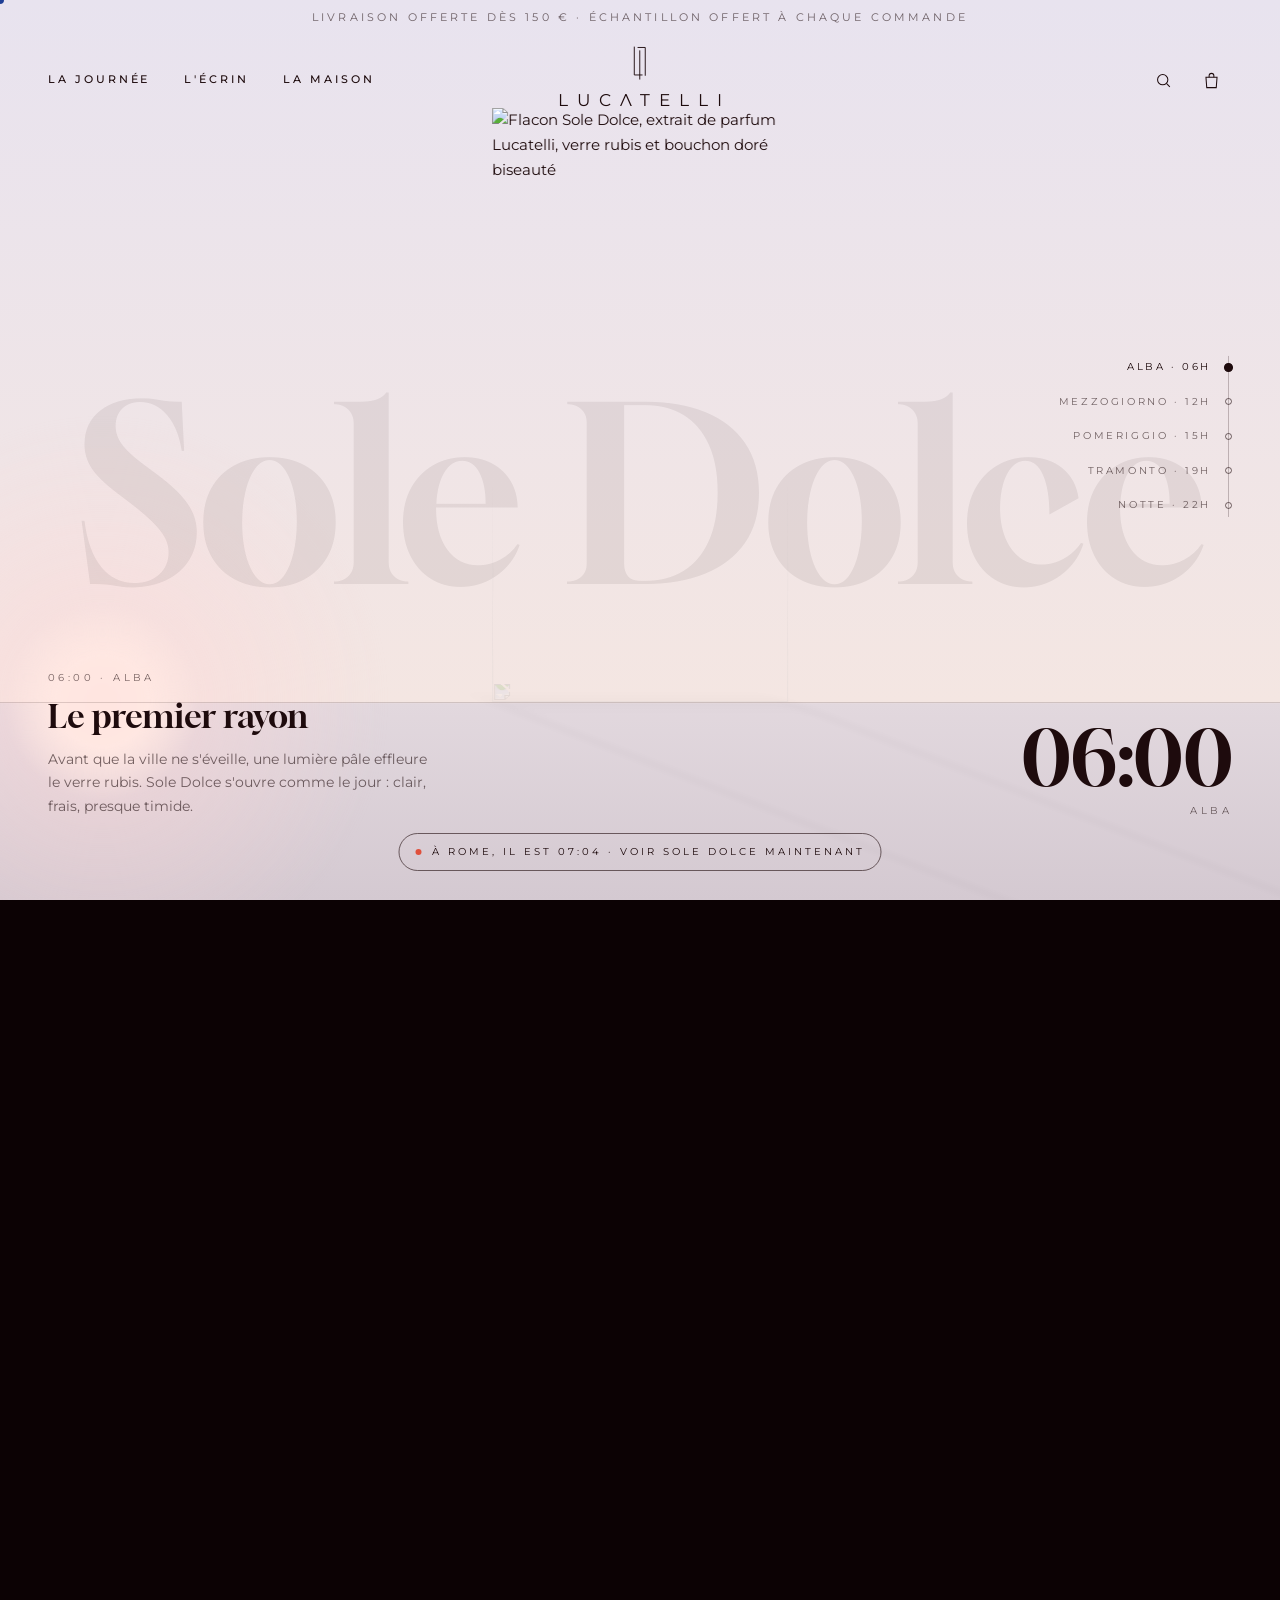
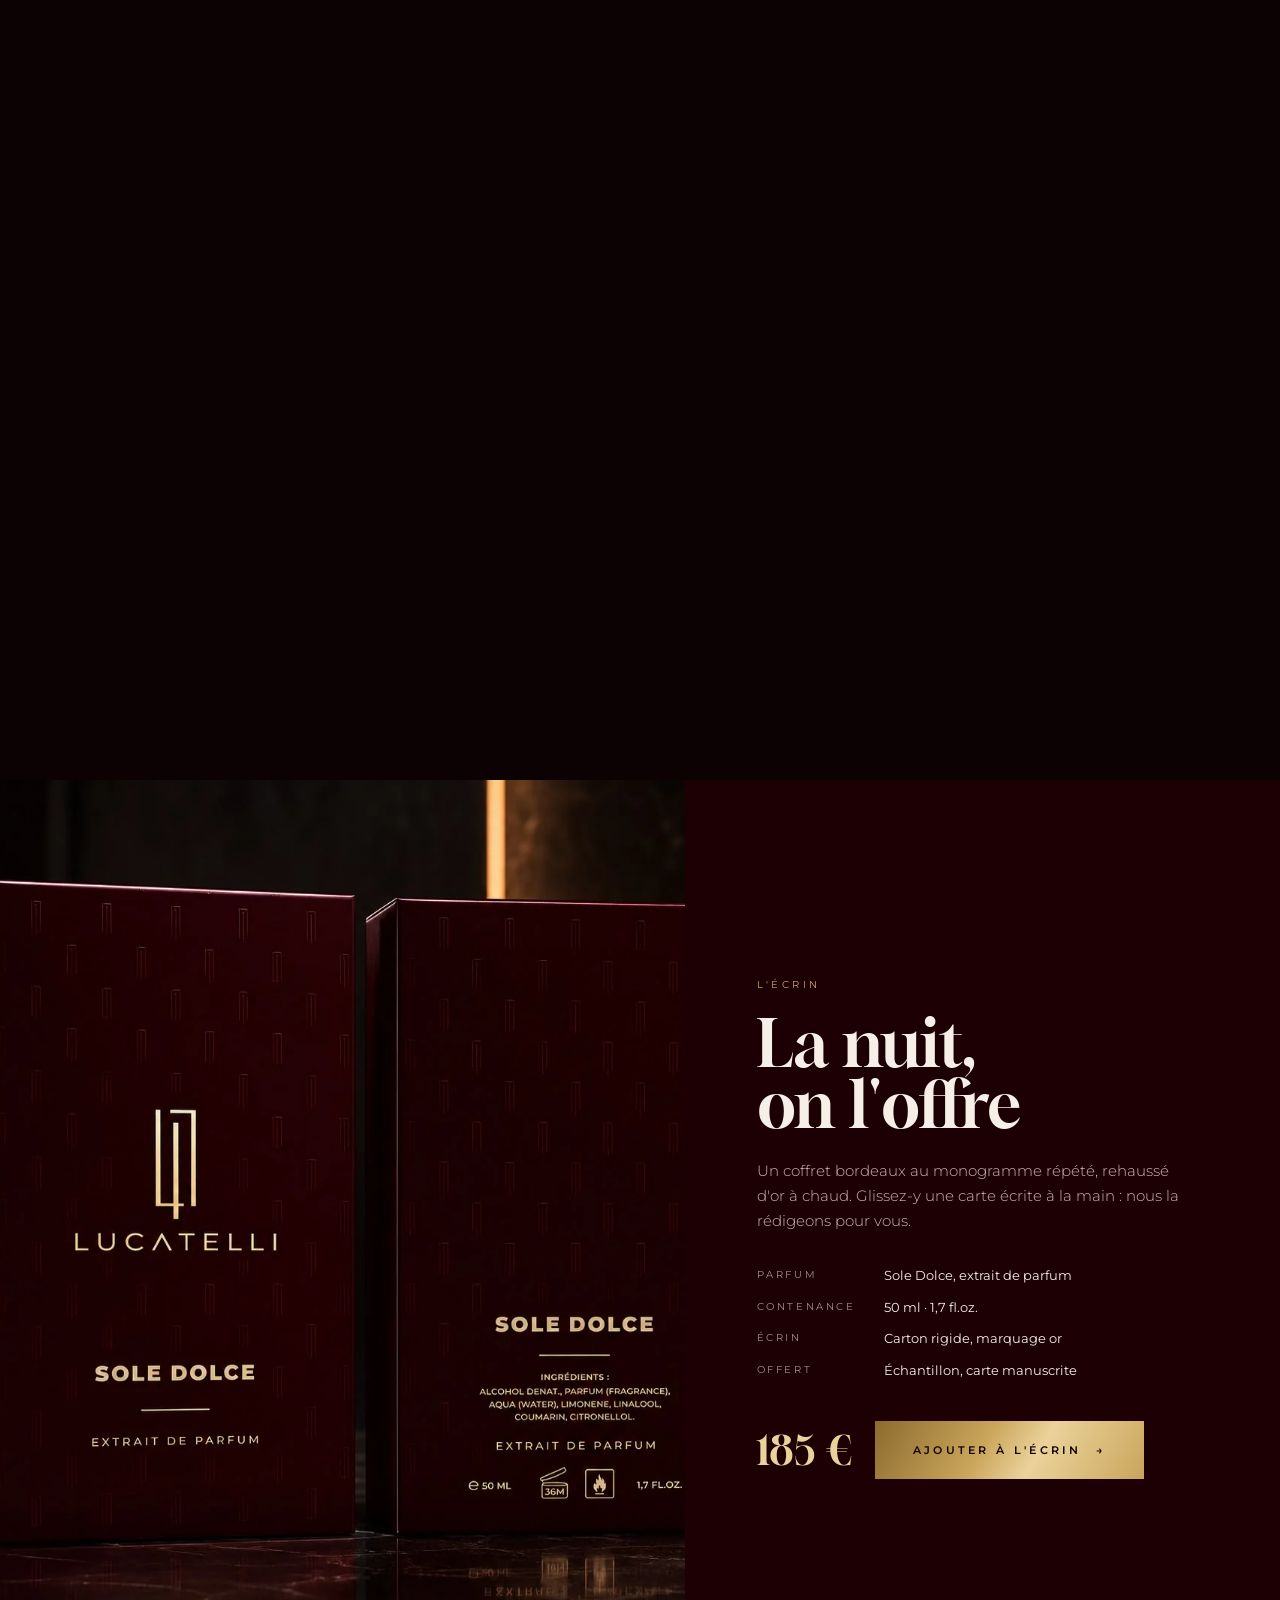
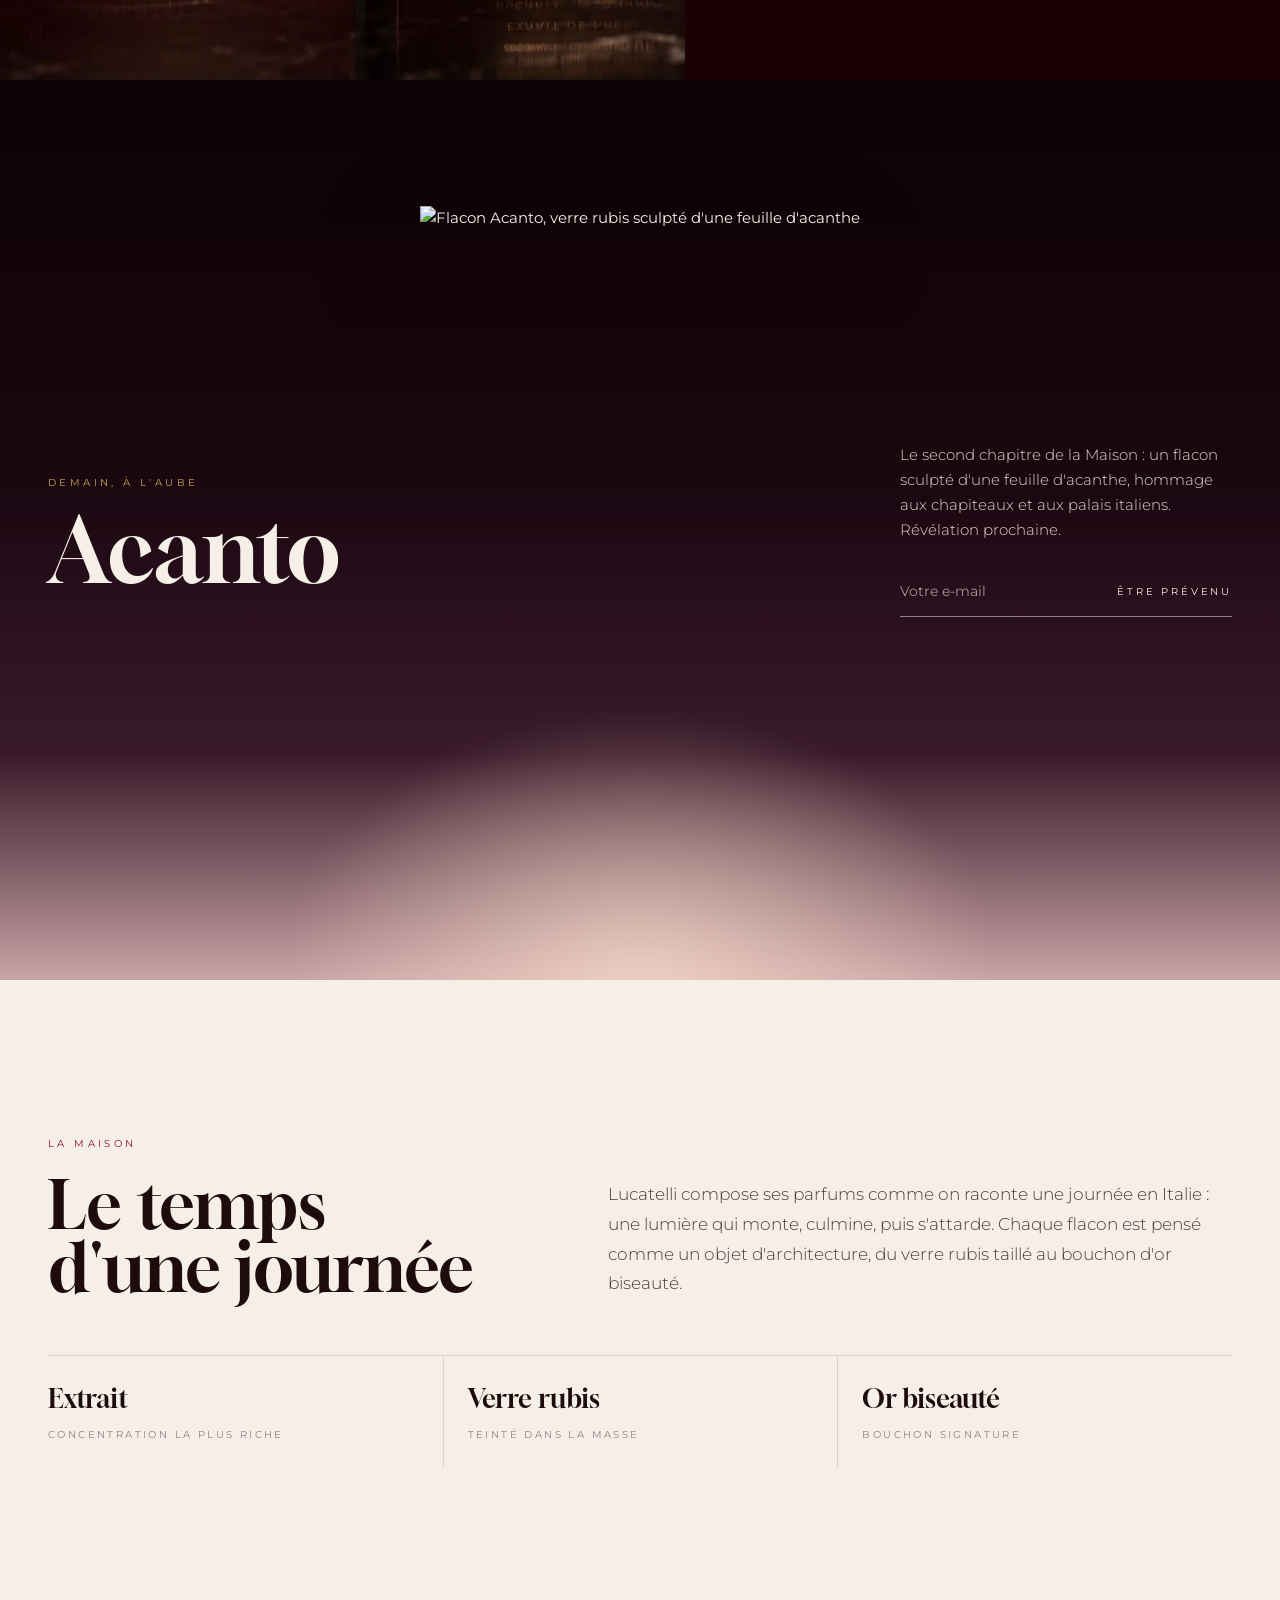
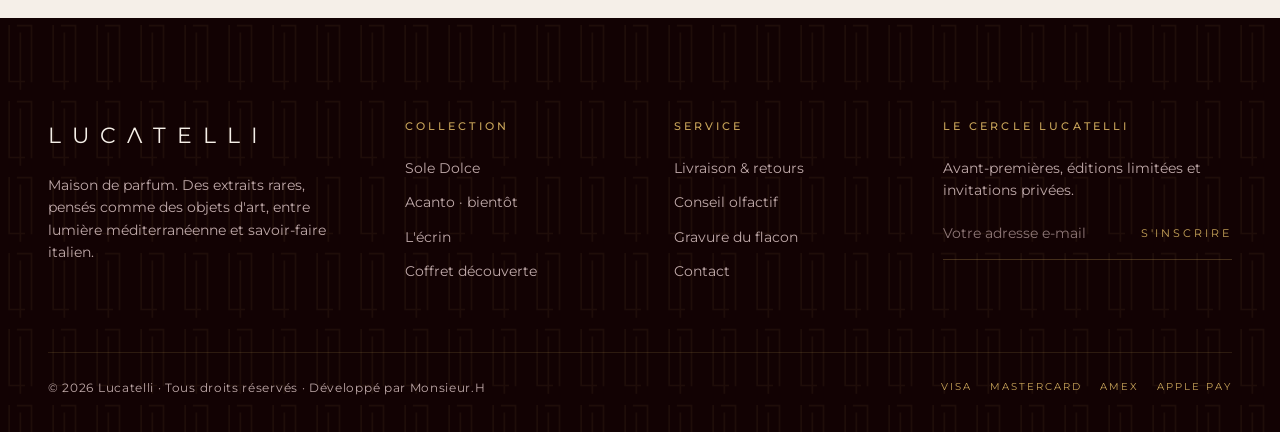
==== commit a99bc03d: "Add files via upload" ====
--- a/index.html
+++ b/index.html
@@ -3,375 +3,279 @@
 <head>
 <meta charset="utf-8">
 <meta name="viewport" content="width=device-width, initial-scale=1, viewport-fit=cover">
-<title>Lucatelli — Sole Dolce, extrait de parfum | Maison de parfum</title>
-<meta name="description" content="Lucatelli, maison de parfum. Découvrez Sole Dolce, extrait de parfum 50 ml : agrumes de Sicile, cœur floral lumineux et fond ambré, dans un flacon rubis au bouchon d'or.">
+<title>Lucatelli — Sole Dolce, une journée de soleil en extrait de parfum</title>
+<meta name="description" content="Sole Dolce, extrait de parfum Lucatelli. Suivez une journée italienne, de l'aube à la nuit : agrumes au zénith, jardins l'après-midi, chaleur ambrée au coucher du soleil. Flacon rubis, 50 ml.">
 <meta name="robots" content="noindex">
-<meta name="theme-color" content="#2A0508">
-<meta property="og:title" content="Lucatelli — Sole Dolce, extrait de parfum">
-<meta property="og:description" content="Il sole, in una goccia. Un extrait de parfum lumineux dans un flacon rubis.">
+<meta name="theme-color" content="#EAE5F0">
+<meta property="og:title" content="Lucatelli — Sole Dolce">
+<meta property="og:description" content="Une journée de soleil, de l'aube à la nuit, dans un flacon rubis.">
 <meta property="og:image" content="img/duo.webp">
 <link rel="preconnect" href="https://fonts.googleapis.com"><link rel="preconnect" href="https://fonts.gstatic.com" crossorigin>
-<link href="https://fonts.googleapis.com/css2?family=Italiana&family=Montserrat:wght@300;400;500;600;700;800&display=swap" rel="stylesheet">
-<link rel="preload" as="image" href="img/sole-dolce.webp">
+<link href="https://fonts.googleapis.com/css2?family=Gloock&family=Montserrat:wght@300;400;500;600;700&display=swap" rel="stylesheet">
+<link rel="preload" as="image" href="img/sole-cut.webp">
 <link rel="stylesheet" href="common.css">
 <style>
-/* preloader */
-.pre{position:fixed;inset:0;z-index:300;background:var(--bordeaux);display:grid;place-items:center;transition:clip-path 1.1s var(--ease-io)}
-.pre.out{clip-path:inset(0 0 100% 0)}
-.pre .mono{width:46px;height:110px;color:var(--oro)}
-.pre .mono path{stroke-dasharray:1400;stroke-dashoffset:1400;animation:draw 1.5s .1s var(--ease) forwards}
-.pre .w{position:absolute;bottom:18%;left:0;right:0;text-align:center;color:var(--oro-l);font-size:13px;letter-spacing:.6em;opacity:0;animation:fadeup 1s .8s var(--ease) forwards}
-@keyframes draw{to{stroke-dashoffset:0}}
-@keyframes fadeup{from{opacity:0;transform:translateY(12px)}to{opacity:1;transform:none}}
-
-/* hero */
-.hero{position:relative;min-height:100svh;background:radial-gradient(120% 90% at 72% 40%,#5a0c15 0%,var(--bordeaux) 45%,var(--nero) 100%);color:var(--avorio);overflow:hidden;display:flex;align-items:center;padding:150px 0 90px}
-.rays{position:absolute;inset:-20%;background:conic-gradient(from 200deg at 72% 42%,transparent 0deg,rgba(235,210,154,.08) 12deg,transparent 26deg,rgba(235,210,154,.05) 40deg,transparent 58deg,rgba(196,36,51,.12) 80deg,transparent 110deg);animation:spin 60s linear infinite;pointer-events:none}
-@keyframes spin{to{transform:rotate(360deg)}}
-.grain{position:absolute;inset:0;opacity:.18;mix-blend-mode:overlay;pointer-events:none;background-image:url("data:image/svg+xml,%3Csvg xmlns='http://www.w3.org/2000/svg' width='160' height='160'%3E%3Cfilter id='n'%3E%3CfeTurbulence type='fractalNoise' baseFrequency='.9' numOctaves='2' stitchTiles='stitch'/%3E%3C/filter%3E%3Crect width='100%25' height='100%25' filter='url(%23n)'/%3E%3C/svg%3E")}
-.hg{position:relative;display:grid;grid-template-columns:1.05fr .95fr;gap:40px;align-items:center;width:100%}
-.hero .eyebrow{color:var(--oro);display:flex;align-items:center;gap:16px}
-.hero .eyebrow::before{content:"";width:44px;height:1px;background:var(--oro)}
-.hero h1{font-family:var(--serif);font-weight:400;font-size:clamp(78px,11.5vw,188px);line-height:.86;letter-spacing:-.01em;margin:26px 0 30px}
-.hero h1 .l2{padding-left:.9em;font-style:normal}
-.hero .lead{font-size:15.5px;max-width:420px;color:#d9c4c4;font-weight:300}
-.hero .it{font-family:var(--serif);font-size:26px;color:var(--oro-l);margin-top:18px}
-.hero .ctas{display:flex;gap:14px;flex-wrap:wrap;margin-top:42px}
-.hero .meta{display:flex;gap:40px;margin-top:54px;padding-top:26px;border-top:1px solid var(--line);max-width:520px}
-.hero .meta b{display:block;font-family:var(--serif);font-weight:400;font-size:28px;color:var(--oro-l);line-height:1}
-.hero .meta span{font-size:10px;letter-spacing:.26em;text-transform:uppercase;color:#a88d8d}
-.arch-w{position:relative;justify-self:center;width:min(500px,100%);perspective:1200px}
-.arch{position:relative;aspect-ratio:4/5.6;border-radius:999px 999px 0 0;overflow:hidden;background:#e6e2ee;box-shadow:0 60px 120px -40px rgba(0,0,0,.8),0 0 0 1px rgba(235,210,154,.35);transform-style:preserve-3d;transition:transform .8s var(--ease)}
-.arch img{width:100%;height:100%;object-fit:cover;object-position:50% 40%;transform:scale(1.12);transition:transform 2.6s var(--ease)}
-.loaded .arch img{transform:scale(1)}
-.arch-w::before{content:"";position:absolute;inset:-18px;border:1px solid rgba(235,210,154,.32);border-radius:999px 999px 0 0;pointer-events:none}
-.arch-w::after{content:"";position:absolute;left:10%;right:10%;bottom:-40px;height:60px;background:radial-gradient(closest-side,rgba(196,36,51,.55),transparent);filter:blur(10px)}
-.seal{position:absolute;right:-34px;bottom:70px;width:132px;height:132px;z-index:3;color:var(--oro-l)}
-.seal svg{width:100%;height:100%;animation:spin 26s linear infinite}
-.seal text{font-family:var(--sans);font-size:10.5px;letter-spacing:4.2px;fill:currentColor;text-transform:uppercase}
-.seal .mono{position:absolute;inset:0;margin:auto;width:16px;height:40px;color:var(--oro)}
-.scroll-cue{position:absolute;left:50%;bottom:26px;transform:translateX(-50%);color:var(--oro);font-size:9.5px;letter-spacing:.4em;text-transform:uppercase;display:flex;flex-direction:column;align-items:center;gap:12px}
-.scroll-cue i{width:1px;height:46px;background:linear-gradient(var(--oro),transparent);animation:cue 2.2s var(--ease) infinite;transform-origin:top}
-@keyframes cue{0%{transform:scaleY(0)}50%{transform:scaleY(1)}100%{transform:scaleY(1);opacity:0}}
-@media(max-width:600px){.hero .ctas{flex-direction:column}.hero .ctas .btn{width:100%}.specs span{letter-spacing:.14em;font-size:9px}.hero .meta span{letter-spacing:.16em}}
-@media(max-width:960px){.hero{padding:120px 0 80px}.hg{grid-template-columns:1fr;gap:56px}.hero h1{margin:18px 0 22px}.arch-w{width:min(360px,82%)}.seal{width:100px;height:100px;right:-18px;bottom:40px}.hero .meta{gap:24px}.scroll-cue{display:none}}
-
-/* marquee */
-.marq{background:var(--nero);color:var(--oro);overflow:hidden;white-space:nowrap;border-top:1px solid var(--line);border-bottom:1px solid var(--line)}
-.marq .tr{display:inline-flex;align-items:center;gap:48px;padding:26px 0;animation:mq 46s linear infinite}
-.marq span{font-family:var(--serif);font-size:clamp(30px,3.6vw,52px)}
-.marq .mono{width:10px;height:26px}
-@keyframes mq{to{transform:translateX(-50%)}}
-
-/* manifesto */
-.mani{padding:170px 0 150px;text-align:center;position:relative}
-.mani .caps{color:var(--rubino)}
-.mani p.big{font-family:var(--serif);font-size:clamp(32px,4.4vw,64px);line-height:1.14;max-width:1100px;margin:30px auto 0}
-.mani p.big .w{opacity:.14;transition:opacity .6s}
-.mani p.big .w.on{opacity:1}
-.mani p.big em{font-style:normal;color:var(--rubino)}
-.mani .sig{margin-top:46px;font-size:10.5px;letter-spacing:.32em;text-transform:uppercase;color:var(--pietra)}
-@media(max-width:800px){.mani{padding:110px 0 100px}}
-
-/* parfum feature */
-.feat{background:var(--lilla);position:relative;overflow:hidden}
-.fg{display:grid;grid-template-columns:1.1fr 1fr;min-height:100vh}
-.fimg{position:relative;overflow:hidden;background:#d8d1db}
-.fimg img{width:100%;height:100%;object-fit:cover;object-position:50% 45%;transform:scale(1.08);will-change:transform}
-.ftx{padding:120px 80px;display:flex;flex-direction:column;justify-content:center;background:var(--avorio)}
-.ftx .caps{color:var(--rubino)}
-.ftx h2{font-family:var(--serif);font-weight:400;font-size:clamp(60px,6.4vw,104px);line-height:.92;margin:18px 0 6px}
-.ftx .sub{font-size:11px;letter-spacing:.32em;text-transform:uppercase;color:var(--pietra)}
-.ftx p{max-width:470px;margin-top:26px;color:#4d3a3d;font-size:15.5px;font-weight:300}
-.specs{display:grid;grid-template-columns:repeat(3,1fr);margin:36px 0 38px;border-top:1px solid var(--line-d);border-bottom:1px solid var(--line-d)}
-.specs div{padding:18px 0}
-.specs div+div{padding-left:22px;border-left:1px solid var(--line-d)}
-.specs b{display:block;font-family:var(--serif);font-weight:400;font-size:24px;line-height:1.1}
-.specs span{font-size:10px;letter-spacing:.24em;text-transform:uppercase;color:var(--pietra)}
-.buyrow{display:flex;align-items:center;gap:26px;flex-wrap:wrap}
-.price{font-family:var(--serif);font-size:40px;line-height:1}
-@media(max-width:960px){.fg{grid-template-columns:1fr;min-height:0}.fimg{height:78vh}.ftx{padding:70px 20px}.specs b{font-size:20px}.specs div+div{padding-left:14px}}
-
-/* flacon : récit en défilement */
-.story{background:var(--avorio);padding:150px 0 40px}
-.story .head{display:flex;justify-content:space-between;align-items:flex-end;gap:30px;margin-bottom:70px;flex-wrap:wrap}
-.story h2{font-family:var(--serif);font-weight:400;font-size:clamp(52px,6vw,96px);line-height:.95}
-.story h2 em{font-style:normal;color:var(--rubino)}
-.story .head p{max-width:380px;color:#5a4649;font-weight:300}
-.sg{display:grid;grid-template-columns:1fr 1fr;gap:90px;align-items:start}
-.stick{position:sticky;top:110px;height:calc(100vh - 150px);min-height:520px}
-.stick figure{position:absolute;inset:0;overflow:hidden;opacity:0;transform:scale(1.04);transition:opacity 1s var(--ease),transform 1.6s var(--ease);background:#ddd6de}
-.stick figure.on{opacity:1;transform:none}
-.stick img{width:100%;height:100%;object-fit:cover}
-.stick figcaption{position:absolute;left:22px;bottom:20px;font-size:10px;letter-spacing:.3em;text-transform:uppercase;color:var(--ink);background:rgba(245,239,232,.9);padding:8px 12px}
-.stick .count{position:absolute;right:22px;top:20px;font-family:var(--serif);font-size:22px;color:var(--ink)}
-.chap{min-height:86vh;display:flex;flex-direction:column;justify-content:center;padding:40px 0;opacity:.25;transition:opacity .8s}
-.chap.on{opacity:1}
-.chap .n{font-family:var(--serif);font-size:96px;line-height:1;color:var(--oro)}
-.chap h3{font-family:var(--serif);font-weight:400;font-size:clamp(38px,3.6vw,56px);line-height:1.02;margin:10px 0 20px}
-.chap p{color:#55413f;max-width:440px;font-weight:300;font-size:15.5px}
-.chap ul{list-style:none;margin-top:26px;display:grid;gap:10px;max-width:440px}
-.chap li{display:flex;justify-content:space-between;border-bottom:1px solid var(--line-d);padding-bottom:10px;font-size:13px}
-.chap li span:first-child{letter-spacing:.2em;text-transform:uppercase;font-size:10.5px;color:var(--pietra)}
-.chap .mimg{display:none}
-@media(max-width:960px){.story{padding:100px 0 20px}.sg{grid-template-columns:1fr;gap:0}.stick{display:none}.chap{min-height:0;opacity:1;padding:0 0 70px}.chap .mimg{display:block;aspect-ratio:4/5;object-fit:cover;width:100%;margin-bottom:28px;background:#ddd6de}.chap .n{font-size:64px}}
-
-/* notes */
-.notes{background:radial-gradient(100% 120% at 50% 0%,var(--vino),var(--bordeaux) 50%,var(--nero));color:var(--avorio);padding:150px 0;position:relative;overflow:hidden}
-.notes .head{text-align:center;max-width:700px;margin:0 auto 80px}
-.notes .caps{color:var(--oro)}
-.notes h2{font-family:var(--serif);font-weight:400;font-size:clamp(52px,6vw,96px);line-height:.95;margin-top:18px}
-.ng{display:grid;grid-template-columns:1fr 1.1fr;gap:80px;align-items:center}
-.rings{position:relative;aspect-ratio:1;width:min(520px,100%);justify-self:center}
-.rings button{position:absolute;border-radius:50%;border:1px solid var(--line);display:grid;place-items:start center;transition:background .6s,border-color .6s,box-shadow .6s;color:var(--oro-l)}
-.rings button span{margin-top:6%;font-size:10px;letter-spacing:.34em;text-transform:uppercase}
-.rings .r1{inset:0}.rings .r2{inset:17%}.rings .r3{inset:34%}
-.rings .r3 span{margin-top:9%}
-.rings button.on{background:rgba(201,165,90,.1);border-color:var(--oro);box-shadow:0 0 80px -10px rgba(201,165,90,.35) inset}
-.rings .core{position:absolute;inset:44%;border-radius:50%;background:radial-gradient(circle,var(--oro-l),var(--oro-d));box-shadow:0 0 60px rgba(235,210,154,.6);pointer-events:none;animation:breathe 4s ease-in-out infinite}
-@keyframes breathe{50%{transform:scale(1.15);box-shadow:0 0 100px rgba(235,210,154,.8)}}
-.tiers{display:grid;gap:4px}
-.tier{border-top:1px solid var(--line);padding:30px 0;cursor:pointer;transition:padding .5s var(--ease)}
-.tier:last-child{border-bottom:1px solid var(--line)}
-.tier .t{display:flex;justify-content:space-between;align-items:baseline}
-.tier h3{font-family:var(--serif);font-weight:400;font-size:40px;line-height:1;transition:color .4s}
-.tier small{font-size:10px;letter-spacing:.3em;text-transform:uppercase;color:#a88d8d}
-.tier .ns{display:flex;flex-wrap:wrap;gap:10px;max-height:0;overflow:hidden;opacity:0;transition:max-height .7s var(--ease),opacity .5s,margin .5s}
-.tier .ns span{border:1px solid var(--line);padding:9px 16px;font-size:12px;letter-spacing:.12em;color:var(--oro-l)}
-.tier.on h3{color:var(--oro-l)}
-.tier.on .ns{max-height:200px;opacity:1;margin-top:20px}
-.tier p{font-size:13.5px;color:#cbb4b4;font-weight:300;max-width:440px}
-.tier.on{padding:34px 0 36px}
-@media(max-width:960px){.notes{padding:100px 0}.ng{grid-template-columns:1fr;gap:50px}.rings{width:min(320px,86%)}.tier h3{font-size:32px}}
-
-/* écrin */
-.ecrin{position:relative;background:var(--nero);color:var(--avorio);overflow:hidden}
-.eg{display:grid;grid-template-columns:1.3fr 1fr;min-height:100vh}
-.eimg{position:relative;overflow:hidden}
-.eimg img{width:100%;height:100%;object-fit:cover;will-change:transform;transform:scale(1.1)}
-.etx{position:relative;padding:120px 80px;display:flex;flex-direction:column;justify-content:center;background:#1d0003}
-.etx .pattern{position:absolute;inset:0;opacity:.09;background-image:url("data:image/svg+xml,%3Csvg xmlns='http://www.w3.org/2000/svg' width='70' height='120' viewBox='0 0 360 640'%3E%3Cpath d='M72 58V535H205M166 122V605M137 64H260V540' fill='none' stroke='%23C9A55A' stroke-width='14'/%3E%3C/svg%3E");background-size:40px 70px}
-.etx>*{position:relative}
-.etx .caps{color:var(--oro)}
-.etx h2{font-family:var(--serif);font-weight:400;font-size:clamp(52px,5.4vw,88px);line-height:.95;margin:18px 0 26px}
-.etx p{color:#cdb6b6;max-width:420px;font-weight:300}
-.etx ul{list-style:none;margin:34px 0 42px;display:grid;gap:14px}
-.etx li{display:flex;gap:16px;align-items:baseline;font-size:13.5px;color:#e7d8d0}
-.etx li::before{content:"";width:18px;height:1px;background:var(--oro);flex:none;transform:translateY(-4px)}
-.etx .flat{width:180px;margin-top:6px;box-shadow:0 30px 60px -20px #000}
-@media(max-width:960px){.eg{grid-template-columns:1fr;min-height:0}.eimg{height:70vh}.etx{padding:70px 20px}}
-
-/* collection */
-.coll{padding:150px 0;background:var(--avorio)}
-.coll .head{text-align:center;margin-bottom:70px}
-.coll .caps{color:var(--rubino)}
-.coll h2{font-family:var(--serif);font-weight:400;font-size:clamp(52px,6vw,96px);line-height:.95;margin-top:16px}
-.cg{display:grid;grid-template-columns:1fr 1fr;gap:28px;max-width:1160px;margin:0 auto}
-.card{position:relative;display:block;background:#ddd6de;overflow:hidden}
-.card .ph{aspect-ratio:4/5;overflow:hidden}
-.card img{width:100%;height:100%;object-fit:cover;transition:transform 1.6s var(--ease)}
-.card:hover img{transform:scale(1.05)}
-.card .info{position:absolute;left:0;right:0;bottom:0;padding:30px;background:linear-gradient(transparent,rgba(18,2,3,.78));color:var(--avorio);display:flex;justify-content:space-between;align-items:flex-end;gap:16px}
-.card .info h3{font-family:var(--serif);font-weight:400;font-size:44px;line-height:1}
-.card .info small{font-size:10px;letter-spacing:.28em;text-transform:uppercase;color:var(--oro-l)}
-.card .tag{position:absolute;top:22px;left:22px;font-size:9.5px;letter-spacing:.3em;text-transform:uppercase;background:var(--nero);color:var(--oro-l);padding:8px 12px}
-.card .go{width:54px;height:54px;border-radius:50%;border:1px solid rgba(235,210,154,.6);display:grid;place-items:center;color:var(--oro-l);flex:none;transition:background .4s,color .4s}
-.card:hover .go{background:var(--oro-l);color:var(--nero)}
-@media(max-width:800px){.coll{padding:100px 0}.cg{grid-template-columns:1fr}.card .info{padding:22px}.card .info h3{font-size:36px}}
-
-/* rituel + services */
-.ritual{background:var(--carta);padding:140px 0}
-.rg{display:grid;grid-template-columns:repeat(3,1fr);gap:0;border-top:1px solid var(--line-d)}
-.rg>div{padding:46px 40px 10px 0}
-.rg>div+div{padding-left:40px;border-left:1px solid var(--line-d)}
-.rg .n{font-family:var(--serif);font-size:20px;color:var(--rubino)}
-.rg h3{font-family:var(--serif);font-weight:400;font-size:34px;line-height:1.05;margin:14px 0 12px}
-.rg p{color:#5a4649;font-weight:300;font-size:14.5px}
-.ritual .head{display:flex;justify-content:space-between;align-items:flex-end;gap:20px;flex-wrap:wrap;margin-bottom:56px}
-.ritual h2{font-family:var(--serif);font-weight:400;font-size:clamp(48px,5.4vw,86px);line-height:.95}
-.ritual .caps{color:var(--rubino)}
-@media(max-width:900px){.ritual{padding:100px 0}.rg{grid-template-columns:1fr}.rg>div{padding:30px 0}.rg>div+div{padding-left:0;border-left:0;border-top:1px solid var(--line-d)}}
-.svcs{background:var(--bordeaux);color:var(--avorio)}
-.sv{display:grid;grid-template-columns:repeat(4,1fr)}
-.sv div{padding:44px 30px;border-left:1px solid var(--line);text-align:center}
-.sv div:first-child{border-left:0}
-.sv svg{width:26px;height:26px;stroke:var(--oro);fill:none;stroke-width:1.2;margin:0 auto 16px}
-.sv b{display:block;font-family:var(--serif);font-weight:400;font-size:22px;color:var(--oro-l)}
-.sv span{font-size:12px;color:#c9b2b2}
-@media(max-width:900px){.sv{grid-template-columns:1fr 1fr}.sv div{padding:30px 14px}.sv div:nth-child(3){border-left:0}.sv div:nth-child(n+3){border-top:1px solid var(--line)}.sv b{font-size:19px}}
-
-.quote{padding:160px 0;text-align:center;background:var(--avorio)}
-.quote .mono{width:14px;height:36px;color:var(--oro)}
-.quote blockquote{font-family:var(--serif);font-size:clamp(38px,4.6vw,74px);line-height:1.08;max-width:980px;margin:34px auto 22px}
-.quote cite{font-style:normal;font-size:10.5px;letter-spacing:.32em;text-transform:uppercase;color:var(--pietra)}
-@media(max-width:800px){.quote{padding:110px 0}}
+:root{--fg:#1E0B0D;--fg2:rgba(30,11,13,.62)}
+body{background:#0C0204}
+.topline{background:transparent;position:absolute;left:0;right:0;color:var(--fg2);transition:color .6s}
+header.site{color:var(--fg);transition:color .6s,background .5s,top .5s}
+body.day-on header.site.solid{background:transparent;box-shadow:none;backdrop-filter:none;-webkit-backdrop-filter:none}
+header.site .brand .mono{color:currentColor}
+.rome-now{font-size:10px;letter-spacing:.3em;text-transform:uppercase;display:flex;align-items:center;gap:10px;justify-self:center}
+
+/* ============ LA JOURNÉE ============ */
+.day{position:relative;height:620vh}
+.stage{position:sticky;top:0;height:100vh;height:100svh;overflow:hidden;color:var(--fg)}
+.sky{position:absolute;inset:0;background:linear-gradient(180deg,var(--s1,#E8E3EF) 0%,var(--s2,#F4E6E2) 78%,var(--s3,#E2D8DE) 78.2%,var(--s4,#D6CCD3) 100%)}
+.stars{position:absolute;inset:0 0 22% 0;opacity:0;background-image:radial-gradient(1px 1px at 12% 18%,#fff 50%,transparent),radial-gradient(1px 1px at 28% 42%,#fff 50%,transparent),radial-gradient(1.4px 1.4px at 46% 12%,#fff 50%,transparent),radial-gradient(1px 1px at 63% 33%,#fff 50%,transparent),radial-gradient(1px 1px at 78% 16%,#fff 50%,transparent),radial-gradient(1.2px 1.2px at 88% 46%,#fff 50%,transparent),radial-gradient(1px 1px at 8% 58%,#fff 50%,transparent),radial-gradient(1px 1px at 36% 66%,#fff 50%,transparent),radial-gradient(1px 1px at 92% 70%,#fff 50%,transparent),radial-gradient(1px 1px at 54% 54%,#fff 50%,transparent),radial-gradient(1.2px 1.2px at 20% 30%,#fff 50%,transparent),radial-gradient(1px 1px at 70% 62%,#fff 50%,transparent);animation:twinkle 5s ease-in-out infinite}
+@keyframes twinkle{50%{filter:brightness(.6)}}
+.sun{position:absolute;width:22vmin;height:22vmin;margin:-11vmin 0 0 -11vmin;border-radius:50%;background:radial-gradient(circle,var(--sun,#fff6e8) 0%,var(--sun,#fff6e8) 32%,transparent 70%);filter:blur(2px);will-change:transform}
+.sun::after{content:"";position:absolute;inset:-120%;border-radius:50%;background:radial-gradient(circle,var(--halo,rgba(255,236,200,.55)),transparent 60%)}
+.horizon{position:absolute;left:0;right:0;top:78%;height:1px;background:var(--fg2);opacity:.25}
+
+.bigword{position:absolute;left:0;right:0;top:44%;transform:translateY(-50%);text-align:center;font-family:var(--serif);font-size:clamp(90px,19vw,330px);line-height:.8;letter-spacing:-.02em;white-space:nowrap;pointer-events:none}
+.bigword span{position:absolute;left:0;right:0;opacity:0;transform:translateY(4%);transition:opacity 1.1s var(--ease),transform 1.4s var(--ease);color:var(--word,rgba(30,11,13,.9))}
+.bigword span.on{opacity:1;transform:none}
+
+.bw{position:absolute;left:50%;bottom:22%;width:auto;height:min(66vh,760px);aspect-ratio:579/1162;transform:translateX(-50%)}
+.bottle{position:absolute;inset:0;width:100%;height:100%;object-fit:contain;filter:var(--bf,none);transition:filter .2s linear;will-change:filter}
+.sheen{position:absolute;inset:0;-webkit-mask:url(img/sole-cut.webp) center/contain no-repeat;mask:url(img/sole-cut.webp) center/contain no-repeat;background:linear-gradient(var(--sa,100deg),transparent calc(var(--sx,50%) - 14%),var(--sc,rgba(255,240,215,.55)) var(--sx,50%),transparent calc(var(--sx,50%) + 14%));mix-blend-mode:screen;opacity:var(--so,.6);pointer-events:none}
+.shadow{position:absolute;left:0;right:0;bottom:0;height:100%;transform-origin:50% 100%;transform:scaleY(var(--sl,-.3)) skewX(var(--sk,0deg));opacity:var(--sop,.3);pointer-events:none}
+.shadow img{width:100%;height:100%;object-fit:contain;filter:brightness(0) blur(var(--sbl,6px))}
+.refl{position:absolute;left:0;right:0;top:100%;height:100%;transform:scaleY(-1);transform-origin:50% 0;opacity:.16;-webkit-mask:linear-gradient(to top,transparent 62%,#000);mask:linear-gradient(to top,transparent 62%,#000);pointer-events:none}
+.refl img{width:100%;height:100%;object-fit:contain}
+
+.chs{position:absolute;left:48px;bottom:9vh;width:min(380px,30vw)}
+.ch{position:absolute;left:0;bottom:0;width:100%;opacity:0;transform:translateY(24px);transition:opacity .9s var(--ease),transform 1.1s var(--ease);pointer-events:none}
+.ch.on{opacity:1;transform:none;pointer-events:auto}
+.ch .h{font-size:10px;letter-spacing:.34em;text-transform:uppercase;color:var(--fg2)}
+.ch h2{font-family:var(--serif);font-weight:400;font-size:clamp(30px,2.6vw,42px);line-height:1.05;margin:12px 0 14px}
+.ch p{font-size:14px;line-height:1.7;color:var(--fg2);font-weight:400}
+.ch .nt{display:flex;flex-wrap:wrap;gap:8px;margin-top:18px}
+.ch .nt span{border:1px solid var(--fg2);padding:7px 12px;font-size:11px;letter-spacing:.14em;text-transform:uppercase}
+.ch .tier{display:block;font-size:10px;letter-spacing:.3em;text-transform:uppercase;margin-top:18px;color:var(--fg2)}
+.ch .buy{display:flex;align-items:center;gap:18px;margin-top:22px;flex-wrap:wrap}
+.ch .buy b{font-family:var(--serif);font-weight:400;font-size:32px}
+.ch .btn{height:52px;padding:0 26px;background:var(--fg);color:var(--bgc,#F5EFE8)}
+.ch .btn::before{background:var(--rubino)}
+.ch .btn:hover{color:#fff}
+
+.clock{position:absolute;right:48px;bottom:9vh;text-align:right}
+.clock .t{font-family:var(--serif);font-size:clamp(56px,6vw,96px);line-height:.9;font-variant-numeric:tabular-nums;letter-spacing:-.02em}
+.clock .n{font-size:10px;letter-spacing:.34em;text-transform:uppercase;color:var(--fg2);margin-top:10px}
+
+.meri{position:absolute;right:48px;top:50%;transform:translateY(-58%);display:flex;flex-direction:column;align-items:flex-end;gap:0}
+.meri::before{content:"";position:absolute;right:3px;top:6px;bottom:6px;width:1px;background:var(--fg2);opacity:.4}
+.meri button{position:relative;display:flex;align-items:center;gap:14px;padding:9px 0;font-size:10px;letter-spacing:.26em;text-transform:uppercase;color:var(--fg2);transition:color .4s}
+.meri button i{width:7px;height:7px;border-radius:50%;border:1px solid currentColor;background:transparent;transition:background .4s,transform .4s}
+.meri button.on{color:var(--fg)}
+.meri button.on i{background:currentColor;transform:scale(1.3)}
+.meri button span{opacity:0;transform:translateX(6px);transition:opacity .4s,transform .4s}
+.meri:hover button span,.meri button.on span{opacity:1;transform:none}
+
+.romebtn{position:absolute;left:50%;bottom:3.2vh;transform:translateX(-50%);font-size:10px;letter-spacing:.3em;text-transform:uppercase;color:var(--fg);display:flex;align-items:center;gap:10px;padding:10px 16px;border:1px solid var(--fg2);border-radius:40px;transition:background .4s,color .4s;white-space:nowrap}
+.romebtn:hover{background:var(--fg);color:var(--bgc,#F5EFE8)}
+.romebtn i{width:6px;height:6px;border-radius:50%;background:#E0503C;box-shadow:0 0 0 0 rgba(224,80,60,.6);animation:live 2s infinite}
+@keyframes live{70%{box-shadow:0 0 0 8px rgba(224,80,60,0)}100%{box-shadow:0 0 0 0 rgba(224,80,60,0)}}
+.intro{position:absolute;left:50%;top:16%;transform:translateX(-50%);text-align:center;transition:opacity .8s}
+.intro .k{font-size:10px;letter-spacing:.4em;text-transform:uppercase;color:var(--fg2)}
+.intro .s{display:block;margin-top:10px;font-size:13px;color:var(--fg2)}
+
+@media(max-width:900px){
+ .bw{height:40vh;bottom:39%}
+ .bigword{top:38%;font-size:clamp(70px,22vw,160px)}
+ .chs{left:20px;right:20px;width:auto;bottom:calc(5vh + env(safe-area-inset-bottom))}
+ .ch h2{font-size:28px;margin:8px 0 8px}
+ .ch p{font-size:13px;line-height:1.6;display:-webkit-box;-webkit-line-clamp:3;-webkit-box-orient:vertical;overflow:hidden}
+ .ch .nt{margin-top:12px;gap:6px}.ch .nt span{padding:6px 9px;font-size:10px}
+ .ch .buy{margin-top:14px}.ch .buy b{font-size:26px}
+ .clock{right:20px;top:100px;bottom:auto}.clock .t{font-size:30px}.clock .n{margin-top:2px;font-size:8.5px}
+ .meri{display:none}
+ .horizon{top:61%}
+ .sky{background:linear-gradient(180deg,var(--s1) 0%,var(--s2) 61%,var(--s3) 61.2%,var(--s4) 100%)}
+ .romebtn{bottom:auto;top:104px;left:20px;transform:none;padding:8px 12px;font-size:9px;letter-spacing:.2em}
+ .intro{top:auto;bottom:24%}
+}
+
+/* ============ NUIT : L'ÉCRIN ============ */
+.night{background:#0C0204;color:var(--avorio);position:relative}
+.ng{display:grid;grid-template-columns:1.15fr 1fr;min-height:100vh}
+.ng .im{position:relative;overflow:hidden}
+.ng .im img{width:100%;height:100%;object-fit:cover}
+.ng .tx{padding:110px 72px;display:flex;flex-direction:column;justify-content:center;background:#1D0003}
+.ng .k{font-size:10px;letter-spacing:.34em;text-transform:uppercase;color:var(--oro)}
+.ng h2{font-family:var(--serif);font-weight:400;font-size:clamp(48px,5vw,84px);line-height:.95;margin:20px 0 24px}
+.ng p{color:#cdb6b6;max-width:440px;font-weight:300}
+.ng dl{display:grid;grid-template-columns:auto 1fr;gap:10px 28px;margin:32px 0 36px;font-size:13px;max-width:440px}
+.ng dt{font-size:10px;letter-spacing:.26em;text-transform:uppercase;color:#a88d8d;padding-top:2px}
+.ng .row{display:flex;align-items:center;gap:22px;flex-wrap:wrap}
+.ng .row b{font-family:var(--serif);font-weight:400;font-size:40px;color:var(--oro-l)}
+@media(max-width:900px){.ng{grid-template-columns:1fr;min-height:0}.ng .im{height:62vh}.ng .tx{padding:64px 20px 72px}}
+
+/* ============ DEMAIN : ACANTO ============ */
+.demain{position:relative;min-height:100vh;overflow:hidden;background:linear-gradient(180deg,#0C0204 0%,#1a0710 45%,#3a1a2a 75%,#c9a3a6 100%);color:var(--avorio);display:flex;align-items:center}
+.demain .glow{position:absolute;left:50%;bottom:-30vmin;width:80vmin;height:60vmin;transform:translateX(-50%);background:radial-gradient(closest-side,rgba(255,226,206,.7),transparent);filter:blur(10px)}
+.dg{position:relative;display:grid;grid-template-columns:1fr auto 1fr;align-items:center;gap:40px;width:100%}
+.dg .ac{height:min(72vh,720px);filter:drop-shadow(0 40px 60px rgba(0,0,0,.5))}
+.dg .l .k{font-size:10px;letter-spacing:.34em;text-transform:uppercase;color:var(--oro)}
+.dg h2{font-family:var(--serif);font-weight:400;font-size:clamp(56px,7vw,120px);line-height:.9;margin-top:16px}
+.dg .r p{color:#e6d6d6;font-weight:300;max-width:340px}
+.dg form{display:flex;border-bottom:1px solid rgba(245,239,232,.5);margin-top:26px;max-width:340px}
+.dg input{flex:1;background:none;border:0;color:var(--avorio);font:inherit;font-size:14px;padding:12px 0;outline:none;min-width:0}
+.dg input::placeholder{color:rgba(245,239,232,.6)}
+.dg form button{font-size:10px;letter-spacing:.28em;text-transform:uppercase;color:var(--avorio)}
+@media(max-width:900px){.demain{padding:110px 0 90px}.dg{grid-template-columns:1fr;text-align:center;gap:30px}.dg .ac{height:52vh;margin:0 auto}.dg .r p,.dg form{margin-left:auto;margin-right:auto}}
+
+/* ============ LA MAISON ============ */
+.maison{background:var(--avorio);padding:150px 0}
+.mg{display:grid;grid-template-columns:1fr 1.3fr;gap:80px;align-items:end}
+.maison .k{font-size:10px;letter-spacing:.34em;text-transform:uppercase;color:var(--rubino)}
+.maison h2{font-family:var(--serif);font-weight:400;font-size:clamp(48px,5.2vw,86px);line-height:.95;margin-top:18px}
+.maison p{font-size:17px;line-height:1.75;color:#4d3a3d;font-weight:300}
+.maison .facts{display:grid;grid-template-columns:repeat(3,1fr);margin-top:56px;border-top:1px solid var(--line-d)}
+.maison .facts div{padding:22px 0}
+.maison .facts div+div{padding-left:24px;border-left:1px solid var(--line-d)}
+.maison .facts b{display:block;font-family:var(--serif);font-weight:400;font-size:26px}
+.maison .facts span{font-size:10px;letter-spacing:.24em;text-transform:uppercase;color:var(--pietra)}
+@media(max-width:900px){.maison{padding:100px 0}.mg{grid-template-columns:1fr;gap:28px}.maison .facts{grid-template-columns:1fr}.maison .facts div+div{padding-left:0;border-left:0;border-top:1px solid var(--line-d)}}
+@media(prefers-reduced-motion:reduce){.day{height:auto}.stage{position:relative}}
 </style>
-<script type="application/ld+json">{"@context":"https://schema.org","@type":"Organization","name":"Lucatelli","description":"Maison de parfum — extraits de parfum","brand":{"@type":"Brand","name":"Lucatelli"}}</script>
+<script type="application/ld+json">{"@context":"https://schema.org","@type":"Product","name":"Sole Dolce","brand":{"@type":"Brand","name":"Lucatelli"},"description":"Extrait de parfum 50 ml. Agrumes, cœur floral lumineux, fond ambré.","image":"img/sole-dolce.webp","offers":{"@type":"Offer","priceCurrency":"EUR","price":185,"availability":"https://schema.org/InStock"}}</script>
 </head>
-<body>
-<div class="pre" id="pre" aria-hidden="true"><svg class="mono" viewBox="50 40 240 580"><path d="M72 58V535H205M166 122V605M137 64H260V540"/></svg><div class="w">LUCΛTELLI</div></div>
-
+<body class="day-on">
 <div class="topline">Livraison offerte dès 150 €<span class="tl2">&nbsp;· Échantillon offert à chaque commande</span></div>
 <header class="site" id="hdr"></header>
 
 <main>
-<section class="hero" id="top">
-  <div class="rays"></div><div class="grain"></div>
-  <div class="wrap hg">
-    <div>
-      <div class="caps eyebrow rv">Extrait de parfum · 50 ml</div>
-      <h1><span class="mask"><span>Sole</span></span><span class="mask l2"><span class="gold">Dolce</span></span></h1>
-      <p class="lead rv rv-d1">La lumière d'un après-midi d'été italien, capturée dans le verre rubis. Un extrait rare, chaud et lumineux, signé Lucatelli.</p>
-      <p class="it rv rv-d2">« Il sole, in una goccia. »</p>
-      <div class="ctas rv rv-d3"><a href="product.html?p=sole-dolce" class="btn gold-b">Découvrir Sole Dolce <span class="arr">→</span></a><a href="#flacon" class="btn line-l">Le flacon</a></div>
-      <div class="meta rv rv-d3"><div><b>Extrait</b><span>Concentration</span></div><div><b>50 ml</b><span>1,7 fl.oz.</span></div><div><b>185 €</b><span>Prix</span></div></div>
-    </div>
-    <div class="arch-w rv" id="archW">
-      <div class="arch" id="arch"><img src="img/sole-dolce.webp" alt="Flacon Sole Dolce, extrait de parfum Lucatelli, verre rubis et bouchon doré biseauté" fetchpriority="high"></div>
-      <div class="seal"><svg viewBox="0 0 140 140"><defs><path id="c" d="M70,70 m-56,0 a56,56 0 1,1 112,0 a56,56 0 1,1 -112,0"/></defs><text><textPath href="#c">Lucatelli · Extrait de parfum · Sole Dolce ·</textPath></text></svg><svg class="mono" viewBox="50 40 240 580"><path d="M72 58V535H205M166 122V605M137 64H260V540"/></svg></div>
-    </div>
-  </div>
-  <div class="scroll-cue">Défiler<i></i></div>
-</section>
-
-<div class="marq" aria-hidden="true"><div class="tr" id="marq"></div></div>
-
-<section class="mani" id="maison">
+<section class="day" id="journee" aria-label="Sole Dolce, une journée de soleil">
+  <div class="stage" id="stage">
+    <div class="sky" id="sky"></div>
+    <div class="stars" id="stars"></div>
+    <div class="sun" id="sun"></div>
+    <div class="horizon"></div>
+    <div class="bigword" aria-hidden="true" id="word"><span class="on">Sole Dolce</span><span>Mezzogiorno</span><span>Pomeriggio</span><span>Tramonto</span><span>Notte</span></div>
+    <div class="bw" id="bw">
+      <div class="shadow"><img src="img/sole-cut-700.webp" alt=""></div>
+      <div class="refl"><img src="img/sole-cut-700.webp" alt=""></div>
+      <img class="bottle" src="img/sole-cut.webp" alt="Flacon Sole Dolce, extrait de parfum Lucatelli, verre rubis et bouchon doré biseauté" fetchpriority="high">
+      <div class="sheen"></div>
+    </div>
+
+    
+
+    <div class="chs">
+      <article class="ch on" data-i="0"><div class="h">06:00 · Alba</div><h2>Le premier rayon</h2><p>Avant que la ville ne s'éveille, une lumière pâle effleure le verre rubis. Sole Dolce s'ouvre comme le jour : clair, frais, presque timide.</p></article>
+      <article class="ch" data-i="1"><div class="h">12:00 · Mezzogiorno</div><h2>Le zénith</h2><p>Le soleil au plus haut, l'air qui vibre au-dessus des terrasses. Les agrumes éclatent, nets et solaires.</p><span class="tier">Notes de tête</span><div class="nt"><span>Bergamote</span><span>Citron de Sicile</span></div></article>
+      <article class="ch" data-i="2"><div class="h">15:00 · Pomeriggio</div><h2>Les jardins, après la sieste</h2><p>Les volets s'entrouvrent sur les orangers en fleurs. Le cœur se révèle, lumineux et poudré.</p><span class="tier">Notes de cœur</span><div class="nt"><span>Fleur d'oranger</span><span>Rose</span><span>Lavande</span></div></article>
+      <article class="ch" data-i="3"><div class="h">19:00 · Tramonto</div><h2>La pierre garde la chaleur</h2><p>Le ciel rougit, les ombres s'allongent. Le fond s'installe, ambré et enveloppant, comme un mur encore tiède.</p><span class="tier">Notes de fond</span><div class="nt"><span>Fève tonka</span><span>Ambre</span><span>Musc blanc</span></div></article>
+      <article class="ch" data-i="4"><div class="h">22:00 · Notte</div><h2>Ce qui reste</h2><p>Longtemps après le coucher du soleil, une chaleur douce demeure sur la peau. C'est cela, Sole Dolce.</p><div class="buy"><b>185 €</b><button class="btn" onclick="addToCart('sole-dolce')">Ajouter à l'écrin</button><a href="product.html?p=sole-dolce" class="caps" style="border-bottom:1px solid;padding-bottom:3px">Détails</a></div></article>
+    </div>
+
+    <div class="clock" aria-hidden="true"><div class="t" id="clk">06:00</div><div class="n" id="clkn">Alba</div></div>
+    <nav class="meri" id="meri" aria-label="Moments de la journée">
+      <button data-p="0"><span>Alba · 06h</span><i></i></button>
+      <button data-p=".3"><span>Mezzogiorno · 12h</span><i></i></button>
+      <button data-p=".5"><span>Pomeriggio · 15h</span><i></i></button>
+      <button data-p=".72"><span>Tramonto · 19h</span><i></i></button>
+      <button data-p=".95"><span>Notte · 22h</span><i></i></button>
+    </nav>
+    <button class="romebtn" id="romeBtn"><i></i><span id="romeTxt">Voir à l'heure de Rome</span></button>
+  </div>
+</section>
+
+<section class="night" id="ecrin">
+  <div class="ng">
+    <div class="im"><img src="img/ecrin-marbre.webp" alt="L'écrin Sole Dolce, bordeaux au monogramme, marquage or, sur marbre noir" loading="lazy"></div>
+    <div class="tx">
+      <span class="k rv">L'écrin</span>
+      <h2 class="rv rv-d1">La nuit,<br>on l'offre</h2>
+      <p class="rv rv-d2">Un coffret bordeaux au monogramme répété, rehaussé d'or à chaud. Glissez-y une carte écrite à la main : nous la rédigeons pour vous.</p>
+      <dl class="rv rv-d2"><dt>Parfum</dt><dd>Sole Dolce, extrait de parfum</dd><dt>Contenance</dt><dd>50 ml · 1,7 fl.oz.</dd><dt>Écrin</dt><dd>Carton rigide, marquage or</dd><dt>Offert</dt><dd>Échantillon, carte manuscrite</dd></dl>
+      <div class="row rv rv-d3"><b>185 €</b><button class="btn gold-b" onclick="addToCart('sole-dolce')">Ajouter à l'écrin <span class="arr">→</span></button></div>
+    </div>
+  </div>
+</section>
+
+<section class="demain" id="acanto">
+  <div class="glow"></div>
+  <div class="wrap dg">
+    <div class="l rv"><span class="k">Demain, à l'aube</span><h2>Acanto</h2></div>
+    <img class="ac rv rv-d1" src="img/acanto-cut.webp" alt="Flacon Acanto, verre rubis sculpté d'une feuille d'acanthe" loading="lazy">
+    <div class="r rv rv-d2"><p>Le second chapitre de la Maison : un flacon sculpté d'une feuille d'acanthe, hommage aux chapiteaux et aux palais italiens. Révélation prochaine.</p><form onsubmit="event.preventDefault();toast('Vous serez prévenu à l\'aube');this.reset()"><input type="email" required placeholder="Votre e-mail" aria-label="E-mail"><button>Être prévenu</button></form></div>
+  </div>
+</section>
+
+<section class="maison" id="maison">
   <div class="wrap">
-    <span class="caps rv">La Maison</span>
-    <p class="big" id="mani">Chez Lucatelli, un parfum se regarde avant de se respirer. Chaque flacon est pensé comme un <em>objet d'art</em>, chaque extrait comme un souvenir de lumière, de pierre chaude et de jardins au bord de la mer.</p>
-    <div class="sig rv">— Maison Lucatelli</div>
-  </div>
-</section>
-
-<section class="feat" id="parfum">
-  <div class="fg">
-    <div class="fimg"><img id="featImg" src="img/duo.webp" alt="Les deux flacons Lucatelli : Sole Dolce et le flacon sculpté à la feuille d'acanthe" loading="lazy"></div>
-    <div class="ftx">
-      <span class="caps rv">Le parfum</span>
-      <h2 class="rv rv-d1">Sole Dolce</h2>
-      <span class="sub rv rv-d1">Extrait de parfum · Mixte</span>
-      <p class="rv rv-d2">Un éclat de lumière méditerranéenne. Sole Dolce s'ouvre sur la fraîcheur des agrumes, glisse vers un cœur floral lumineux et se pose sur un fond chaud, enveloppant, à peine vanillé. Une signature qui reste, longtemps, comme la chaleur du soleil sur la peau.</p>
-      <div class="specs rv rv-d2"><div><b>Extrait</b><span>Concentration</span></div><div><b>Intense</b><span>Sillage</span></div><div><b>Longue</b><span>Tenue</span></div></div>
-      <div class="buyrow rv rv-d3"><span class="price">185 €</span><button class="btn dark" onclick="addToCart('sole-dolce')">Ajouter à l'écrin <span class="arr">→</span></button><a href="product.html?p=sole-dolce" class="caps" style="border-bottom:1px solid;padding-bottom:4px">Voir le détail</a></div>
-    </div>
-  </div>
-</section>
-
-<section class="story" id="flacon">
-  <div class="wrap">
-    <div class="head"><h2 class="rv">Le flacon,<br><em>une architecture</em></h2><p class="rv rv-d1">Trois gestes signent chaque flacon Lucatelli : un verre rubis taillé dans la masse, un bouchon d'or biseauté et une gravure inspirée des palais italiens.</p></div>
-    <div class="sg">
-      <div class="stick" id="stick">
-        <figure class="on" data-k="0"><img src="img/sole-dolce.webp" alt="Bouchon doré biseauté du flacon Sole Dolce" loading="lazy"><figcaption>Sole Dolce</figcaption></figure>
-        <figure data-k="1"><img src="img/acanto.webp" alt="Flacon sculpté d'une feuille d'acanthe" loading="lazy"><figcaption>Acanto · édition sculptée</figcaption></figure>
-        <figure data-k="2"><img src="img/duo.webp" alt="Les deux flacons en verre rubis" loading="lazy"><figcaption>La collection</figcaption></figure>
-        <span class="count" id="stickN">01 / 03</span>
-      </div>
-      <div>
-        <article class="chap on" data-k="0"><img class="mimg" src="img/sole-dolce-800.webp" alt="" loading="lazy"><span class="n">01</span><h3>Le bouchon d'or,<br>taillé en biseau</h3><p>Une coiffe en métal doré poli miroir, coupée en biais comme un rayon de soleil. Elle porte la signature Lucatelli gravée sur la bague.</p><ul><li><span>Finition</span><span>Or poli miroir</span></li><li><span>Signature</span><span>Bague gravée</span></li></ul></article>
-        <article class="chap" data-k="1"><img class="mimg" src="img/acanto-800.webp" alt="" loading="lazy"><span class="n">02</span><h3>L'acanthe,<br>sculptée dans le verre</h3><p>Motif des chapiteaux corinthiens et des palais de la Renaissance, la feuille d'acanthe s'élève en relief sur toute la hauteur du flacon. Un hommage à l'Italie des bâtisseurs.</p><ul><li><span>Relief</span><span>Verre moulé</span></li><li><span>Inspiration</span><span>Chapiteaux corinthiens</span></li></ul></article>
-        <article class="chap" data-k="2"><img class="mimg" src="img/duo-800.webp" alt="" loading="lazy"><span class="n">03</span><h3>Le verre rubis,<br>épais comme un joyau</h3><p>Un verre teinté dans la masse, aux reflets rubis, dont l'épaisseur fait danser la lumière. Le monogramme Lucatelli y est apposé à l'or.</p><ul><li><span>Teinte</span><span>Rubis profond</span></li><li><span>Monogramme</span><span>Doré à chaud</span></li></ul></article>
-      </div>
-    </div>
-  </div>
-</section>
-
-<section class="notes" id="notes">
-  <div class="wrap">
-    <div class="head"><span class="caps rv">La composition</span><h2 class="rv rv-d1">Une lumière<br>en trois temps</h2></div>
-    <div class="ng">
-      <div class="rings rv" id="rings"><button class="r1" data-t="0"><span>Fond</span></button><button class="r2" data-t="1"><span>Cœur</span></button><button class="r3 on" data-t="2"><span>Tête</span></button><div class="core"></div></div>
-      <div class="tiers" id="tiers"></div>
-    </div>
-  </div>
-</section>
-
-<section class="ecrin" id="ecrin">
-  <div class="eg">
-    <div class="eimg"><img id="ecrinImg" src="img/ecrin-marbre.webp" alt="L'écrin Lucatelli Sole Dolce, bordeaux et or, sur marbre noir" loading="lazy"></div>
-    <div class="etx"><div class="pattern"></div>
-      <span class="caps rv">L'écrin</span>
-      <h2 class="rv rv-d1">Un écrin<br>à garder</h2>
-      <p class="rv rv-d2">Chaque flacon voyage dans un coffret bordeaux au monogramme répété, rehaussé d'or à chaud. Un objet à offrir, puis à conserver.</p>
-      <ul class="rv rv-d2"><li>Carton rigide bordeaux, monogramme ton sur ton</li><li>Marquage or à chaud</li><li>Emballage cadeau et carte manuscrite offerts</li></ul>
-      <img class="flat rv rv-d3" src="img/ecrin-800.webp" alt="Face avant et arrière de l'écrin Sole Dolce" loading="lazy">
-    </div>
-  </div>
-</section>
-
-<section class="coll" id="collection">
-  <div class="wrap">
-    <div class="head"><span class="caps rv">La collection</span><h2 class="rv rv-d1">Deux flacons,<br>une signature</h2></div>
-    <div class="cg">
-      <a class="card rv" href="product.html?p=sole-dolce" data-cur><div class="ph"><img src="img/sole-dolce-800.webp" alt="Sole Dolce" loading="lazy"></div><span class="tag">Disponible</span><div class="info"><div><small>Extrait de parfum · 50 ml</small><h3>Sole Dolce</h3><small>185 €</small></div><span class="go">→</span></div></a>
-      <a class="card rv rv-d1" href="product.html?p=acanto" data-cur><div class="ph"><img src="img/acanto-800.webp" alt="Acanto, flacon sculpté" loading="lazy"></div><span class="tag">Prochainement</span><div class="info"><div><small>Édition sculptée</small><h3>Acanto</h3><small>Être prévenu</small></div><span class="go">→</span></div></a>
-    </div>
-  </div>
-</section>
-
-<section class="ritual">
-  <div class="wrap">
-    <div class="head"><h2 class="rv">Le rituel</h2><span class="caps rv">L'art de porter un extrait</span></div>
-    <div class="rg rv">
-      <div><span class="n">I.</span><h3>Sur les points chauds</h3><p>Poignets, creux du cou, derrière l'oreille. La chaleur de la peau révèle peu à peu le cœur du parfum.</p></div>
-      <div><span class="n">II.</span><h3>Sans frotter</h3><p>Laissez l'extrait se poser. Frotter brise les notes de tête et raccourcit leur éclat.</p></div>
-      <div><span class="n">III.</span><h3>Une seule touche</h3><p>Un extrait est concentré : une à deux vaporisations suffisent pour un sillage qui vous accompagne toute la journée.</p></div>
-    </div>
-  </div>
-</section>
-
-<section class="svcs">
-  <div class="wrap sv">
-    <div><svg viewBox="0 0 24 24"><path d="M3 7h11v9H3zM14 10h4l3 3v3h-7"/><circle cx="7" cy="17" r="2"/><circle cx="17" cy="17" r="2"/></svg><b>Livraison offerte</b><span>Dès 150 € d'achat</span></div>
-    <div><svg viewBox="0 0 24 24"><path d="M12 3c3 4 5 6.5 5 9.5a5 5 0 0 1-10 0C7 9.5 9 7 12 3z"/></svg><b>Échantillon offert</b><span>À chaque commande</span></div>
-    <div><svg viewBox="0 0 24 24"><rect x="3" y="8" width="18" height="13"/><path d="M3 12h18M12 8v13M12 8c-2-4-6-4-6-1s6 1 6 1 6 2 6-1-4-3-6 1"/></svg><b>Emballage cadeau</b><span>Carte manuscrite incluse</span></div>
-    <div><svg viewBox="0 0 24 24"><rect x="4" y="10" width="16" height="11"/><path d="M8 10V7a4 4 0 0 1 8 0v3"/></svg><b>Paiement sécurisé</b><span>Carte, Apple Pay, 3x</span></div>
-  </div>
-</section>
-
-<section class="quote">
-  <div class="wrap rv"><svg class="mono" viewBox="50 40 240 580" aria-hidden="true"><path d="M72 58V535H205M166 122V605M137 64H260V540"/></svg>
-    <blockquote>« Un parfum doit laisser une trace, comme la lumière laisse une chaleur. »</blockquote><cite>Maison Lucatelli</cite></div>
+    <div class="mg">
+      <div><span class="k rv">La Maison</span><h2 class="rv rv-d1">Le temps<br>d'une journée</h2></div>
+      <p class="rv rv-d2">Lucatelli compose ses parfums comme on raconte une journée en Italie : une lumière qui monte, culmine, puis s'attarde. Chaque flacon est pensé comme un objet d'architecture, du verre rubis taillé au bouchon d'or biseauté.</p>
+    </div>
+    <div class="facts rv"><div><b>Extrait</b><span>Concentration la plus riche</span></div><div><b>Verre rubis</b><span>Teinté dans la masse</span></div><div><b>Or biseauté</b><span>Bouchon signature</span></div></div>
+  </div>
 </section>
 </main>
 
 <footer id="ftr"></footer>
-
 <script src="common.js"></script>
 <script>
 shell();
-// préchargement (une fois par session)
-(function(){const pre=document.getElementById('pre');let seen=false;try{seen=sessionStorage.getItem('luc_pre')}catch(e){}
- const go=()=>{pre.classList.add('out');document.body.classList.add('loaded');$$('.hero .mask').forEach(m=>m.classList.add('in'));setTimeout(()=>pre.remove(),1200)};
- if(seen){pre.style.transition='none';go()}else{try{sessionStorage.setItem('luc_pre',1)}catch(e){}setTimeout(go,1900)}})();
-
-// bandeau défilant
-const MQ=['Sole Dolce','Extrait de parfum','Il sole, in una goccia','Lucatelli','Verre rubis','Bouchon d\'or'];
-$('#marq').innerHTML=[...MQ,...MQ,...MQ,...MQ].map(t=>`<span>${t}</span>${MONO}`).join('');
-
-// manifeste mot à mot
-(function(){const p=$('#mani');p.innerHTML=p.innerHTML.replace(/(<em>.*?<\/em>)|([^\s<]+)/g,(m,em,w)=>em?`<span class="w">${em}</span>`:`<span class="w">${w}</span>`);
- const ws=$$('.w',p);const f=()=>{const r=p.getBoundingClientRect(),vh=innerHeight;const k=Math.min(1,Math.max(0,(vh*.85-r.top)/(r.height+vh*.35)));const n=Math.round(k*ws.length);ws.forEach((w,i)=>w.classList.toggle('on',i<n))};addEventListener('scroll',f,{passive:true});f()})();
-
-// inclinaison de l'arche au survol
-(function(){const w=$('#archW'),a=$('#arch');if(!matchMedia('(hover:hover)').matches)return;
- $('.hero').addEventListener('mousemove',e=>{const r=w.getBoundingClientRect();const x=(e.clientX-r.left)/r.width-.5,y=(e.clientY-r.top)/r.height-.5;a.style.transform=`rotateY(${x*8}deg) rotateX(${-y*6}deg)`});
- $('.hero').addEventListener('mouseleave',()=>a.style.transform='')})();
-
-// parallaxe légère
-(function(){const els=[[$('#featImg'),.08],[$('#ecrinImg'),.08]];const f=()=>els.forEach(([el,s])=>{const r=el.parentElement.getBoundingClientRect();const lim=r.height*.05;const k=Math.max(-lim,Math.min(lim,(r.top+r.height/2-innerHeight/2)*s));el.style.transform=`translateY(${k}px) scale(1.12)`});addEventListener('scroll',f,{passive:true});f()})();
-
-// récit du flacon
-(function(){const figs=$$('#stick figure'),chaps=$$('.chap');const io=new IntersectionObserver(es=>es.forEach(e=>{if(e.isIntersecting){const k=e.target.dataset.k;chaps.forEach(c=>c.classList.toggle('on',c.dataset.k===k));figs.forEach(f=>f.classList.toggle('on',f.dataset.k===k));$('#stickN').textContent='0'+(+k+1)+' / 03'}}),{rootMargin:'-45% 0px -45% 0px'});chaps.forEach(c=>io.observe(c))})();
-
-// notes
-(function(){const N=PRODUCTS['sole-dolce'].notes;const D={'Tête':'L\'éclat du premier instant : frais, solaire, pétillant.','Cœur':'Le cœur lumineux qui se révèle après quelques minutes.','Fond':'La trace chaude qui demeure sur la peau des heures durant.'};
- const keys=['Tête','Cœur','Fond'];
- $('#tiers').innerHTML=keys.map((k,i)=>`<div class="tier ${i?'':'on'}" data-t="${2-i}"><div class="t"><h3>Notes de ${k.toLowerCase()}</h3><small>0${i+1}</small></div><p>${D[k]}</p><div class="ns">${N[k].map(n=>`<span>${n}</span>`).join('')}</div></div>`).join('');
- const set=t=>{$$('.tier').forEach(x=>x.classList.toggle('on',x.dataset.t==t));$$('#rings button').forEach(b=>b.classList.toggle('on',b.dataset.t==t))};
- $$('.tier').forEach(x=>{x.onclick=()=>set(x.dataset.t);x.onmouseenter=()=>matchMedia('(hover:hover)').matches&&set(x.dataset.t)});
- $$('#rings button').forEach(b=>{b.onclick=e=>{e.stopPropagation();set(b.dataset.t)};b.onmouseenter=()=>set(b.dataset.t)})})();
+/* ---------- La journée : un moteur de lumière piloté par le défilement ---------- */
+const H0=6,H1=23;                    // de 06:00 à 23:00
+const KEYS=[ // heure, ciel haut, ciel bas, sol haut, sol bas, soleil, halo, texte
+ [6 ,'#E8E3EF','#F4E6E2','#E2D8DE','#D4C9D1','#FFF6EC','rgba(255,214,214,.55)','#1E0B0D'],
+ [9 ,'#EEE9F1','#F7EEE6','#E8DFDF','#DCD1D2','#FFFBF2','rgba(255,240,215,.55)','#1E0B0D'],
+ [12,'#F6F0E6','#FBF5EC','#EDE3D6','#E2D5C5','#FFFFFF','rgba(255,248,226,.7)','#1E0B0D'],
+ [15,'#F2E1C2','#F8EAD3','#E6D0AE','#D9BE97','#FFF4DA','rgba(255,226,170,.6)','#2A1206'],
+ [18,'#E7A766','#F2C485','#C98A52','#B0743F','#FFE1A8','rgba(255,190,110,.65)','#2A0B05'],
+ [19.5,'#7E2229','#D7703D','#5A1A16','#3E110E','#FFB070','rgba(255,120,60,.6)','#FBEDE3'],
+ [21,'#2A0A12','#4A1218','#1E070A','#140406','#ffd9b0','rgba(120,30,30,.3)','#F5EFE8'],
+ [23,'#0C0204','#1A0507','#0E0304','#080102','#ffd9b0','rgba(0,0,0,0)','#F5EFE8']];
+const hex=h=>[1,3,5].map(i=>parseInt(h.slice(i,i+2),16));
+const mixc=(a,b,t)=>{if(a[0]!=='#'){return t<.5?a:b}const A=hex(a),B=hex(b);return'rgb('+A.map((v,i)=>Math.round(v+(B[i]-v)*t)).join(',')+')'};
+const lum=c=>{const m=c.match(/\d+/g).map(Number);return(.299*m[0]+.587*m[1]+.114*m[2])/255};
+const stage=$('#stage'),day=$('#journee'),sky=$('#sky'),sun=$('#sun'),stars=$('#stars'),bw=$('#bw'),bottle=$('.bottle'),clk=$('#clk'),clkn=$('#clkn'),words=$$('#word span'),chs=$$('.ch'),mb=$$('#meri button');
+const NAMES=['Alba','Alba','Mezzogiorno','Mezzogiorno','Pomeriggio','Pomeriggio','Tramonto','Tramonto','Notte'];
+const CH=[[0,.2],[.2,.42],[.42,.62],[.62,.84],[.84,1.01]];
+let cur=-1,tick=false;
+function prog(){const r=day.getBoundingClientRect();return Math.min(1,Math.max(0,-r.top/(r.height-innerHeight)))}
+function frame(){tick=false;const p=prog(),h=H0+p*(H1-H0);
+ // ciel
+ let k=0;while(k<KEYS.length-2&&h>KEYS[k+1][0])k++;const a=KEYS[k],b=KEYS[k+1],t=Math.min(1,Math.max(0,(h-a[0])/(b[0]-a[0])));
+ const c=[1,2,3,4,5].map(i=>mixc(a[i],b[i],t)),fg=mixc(a[7],b[7],t);
+ const st=stage.style;st.setProperty('--s1',c[0]);st.setProperty('--s2',c[1]);st.setProperty('--s3',c[2]);st.setProperty('--s4',c[3]);st.setProperty('--sun',c[4]);st.setProperty('--halo',t<.5?a[6]:b[6]);
+ const dark=lum(fg)>.5;document.documentElement.style.setProperty('--fg',fg);document.documentElement.style.setProperty('--fg2',dark?'rgba(245,239,232,.66)':'rgba(30,11,13,.6)');st.setProperty('--bgc',c[1]);
+ st.setProperty('--word',dark?'rgba(245,239,232,.10)':'rgba(30,11,13,.07)');
+ document.querySelector('meta[name=theme-color]').setAttribute('content',c[0].startsWith('rgb')?'#'+c[0].match(/\d+/g).map(v=>(+v).toString(16).padStart(2,'0')).join(''):c[0]);
+ // soleil : arc de 06h à 20h
+ const s=Math.min(1,Math.max(0,(h-6)/14)),el=Math.sin(Math.PI*s);const W=stage.clientWidth,Hh=stage.clientHeight,hz=(innerWidth<900?.61:.78)*Hh;
+ const sx=W*(.08+.84*s),sy=hz-el*hz*.82+(h>20?(h-20)*60:0);sun.style.transform=`translate(${sx}px,${sy}px)`;sun.style.opacity=h>20.6?Math.max(0,1-(h-20.6)*1.5):1;
+ stars.style.opacity=Math.max(0,Math.min(1,(h-20.2)/1.6));
+ // ombre portée : opposée au soleil, longue quand il est bas
+ const dir=(s-.5)*2;st.setProperty('--sk',(dir*58)+'deg');st.setProperty('--sl',(-(.12+(1-el)*.5)).toFixed(3));st.setProperty('--sop',(h<20.5?(.12+(1-el)*.22):Math.max(0,.3-(h-20.5)*.2)).toFixed(3));st.setProperty('--sbl',(4+(1-el)*6)+'px');
+ // reflet de lumière sur le verre : suit le soleil
+ st.setProperty('--sx',(100-(s*100)).toFixed(1)+'%');st.setProperty('--sa',(100-dir*20)+'deg');st.setProperty('--so',(h<20?(.25+el*.45):Math.max(0,.4-(h-20)*.2)).toFixed(3));
+ st.setProperty('--sc',h<17?'rgba(255,246,228,.7)':h<20?'rgba(255,170,90,.75)':'rgba(255,200,150,.4)');
+ bottle.style.filter=`brightness(${(h<20?1:1-Math.min(.42,(h-20)*.16)).toFixed(3)}) saturate(${h>17&&h<20.5?1.15:1})`;
+ // horloge
+ const hh=Math.floor(h),mm=Math.floor((h-hh)*60/5)*5;clk.textContent=String(hh).padStart(2,'0')+':'+String(mm).padStart(2,'0');
+ // chapitres
+ let i=CH.findIndex(([x,y])=>p>=x&&p<y);if(i<0)i=4;if(i!==cur){cur=i;chs.forEach((e,j)=>e.classList.toggle('on',j===i));words.forEach((e,j)=>e.classList.toggle('on',j===i));mb.forEach((e,j)=>e.classList.toggle('on',j===i));clkn.textContent=['Alba','Mezzogiorno','Pomeriggio','Tramonto','Notte'][i]}
+ 
+ document.body.classList.toggle('day-on',p<1&&day.getBoundingClientRect().bottom>80);
+}
+const req=()=>{if(!tick){tick=true;requestAnimationFrame(frame)}};
+addEventListener('scroll',req,{passive:true});addEventListener('resize',req);frame();
+// lever de soleil à l'arrivée
+stage.animate([{filter:'brightness(.55)'},{filter:'none'}],{duration:1800,easing:'cubic-bezier(.2,.8,.2,1)'});
+// méridienne
+const goP=p=>{const r=day.getBoundingClientRect(),top=scrollY+r.top+p*(day.offsetHeight-innerHeight);scrollTo({top,behavior:'smooth'})};
+mb.forEach(b=>b.onclick=()=>goP(+b.dataset.p));
+// heure réelle de Rome
+function romeH(){const f=new Intl.DateTimeFormat('fr-FR',{timeZone:'Europe/Rome',hour:'2-digit',minute:'2-digit',hour12:false}).formatToParts(new Date());const g=t=>+f.find(x=>x.type===t).value;return [g('hour'),g('minute')]}
+function upRome(){const [h,m]=romeH();const T=String(h).padStart(2,'0')+':'+String(m).padStart(2,'0');$('#romeTxt').textContent=innerWidth<600?`Rome ${T} · voir maintenant`:`À Rome, il est ${T} · voir Sole Dolce maintenant`}
+upRome();setInterval(upRome,30000);
+$('#romeBtn').onclick=()=>{const [h,m]=romeH();let x=h+m/60;if(x<6)x=23;goP(Math.min(1,Math.max(0,(x-H0)/(H1-H0))))};
 </script>
 </body>
 </html>
--- a/common.css
+++ b/common.css
@@ -3,7 +3,7 @@
   --oro:#C9A55A; --oro-l:#EBD29A; --oro-d:#8C6B2E;
   --avorio:#F5EFE8; --carta:#EFE7DE; --lilla:#DDD5DD; --pietra:#8E8086;
   --ink:#1E0B0D; --line:rgba(201,165,90,.28); --line-d:rgba(30,11,13,.12);
-  --serif:"Italiana","Didot",serif; --sans:"Montserrat",system-ui,sans-serif;
+  --serif:"Gloock","Didot",serif; --sans:"Montserrat",system-ui,sans-serif;
   --ease:cubic-bezier(.2,.8,.2,1); --ease-io:cubic-bezier(.7,0,.2,1);
 }
 *{box-sizing:border-box;margin:0;padding:0}
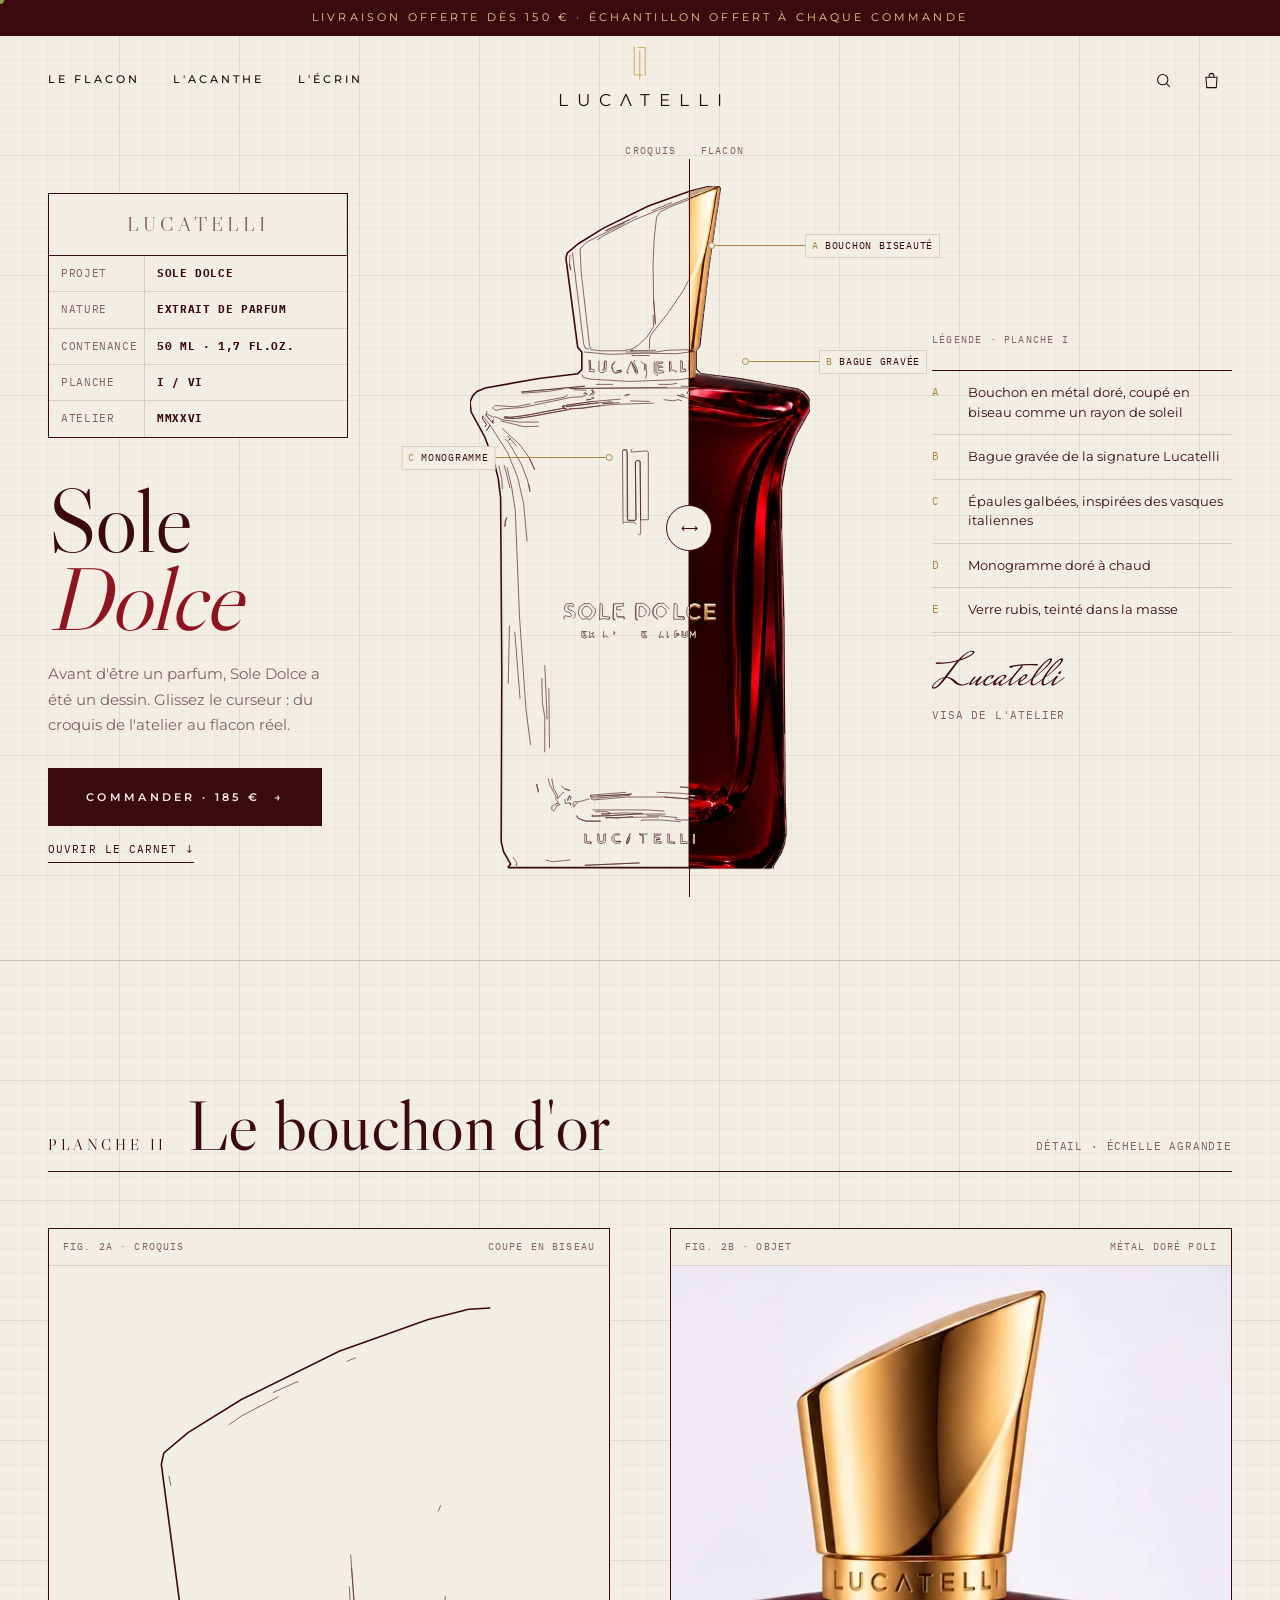
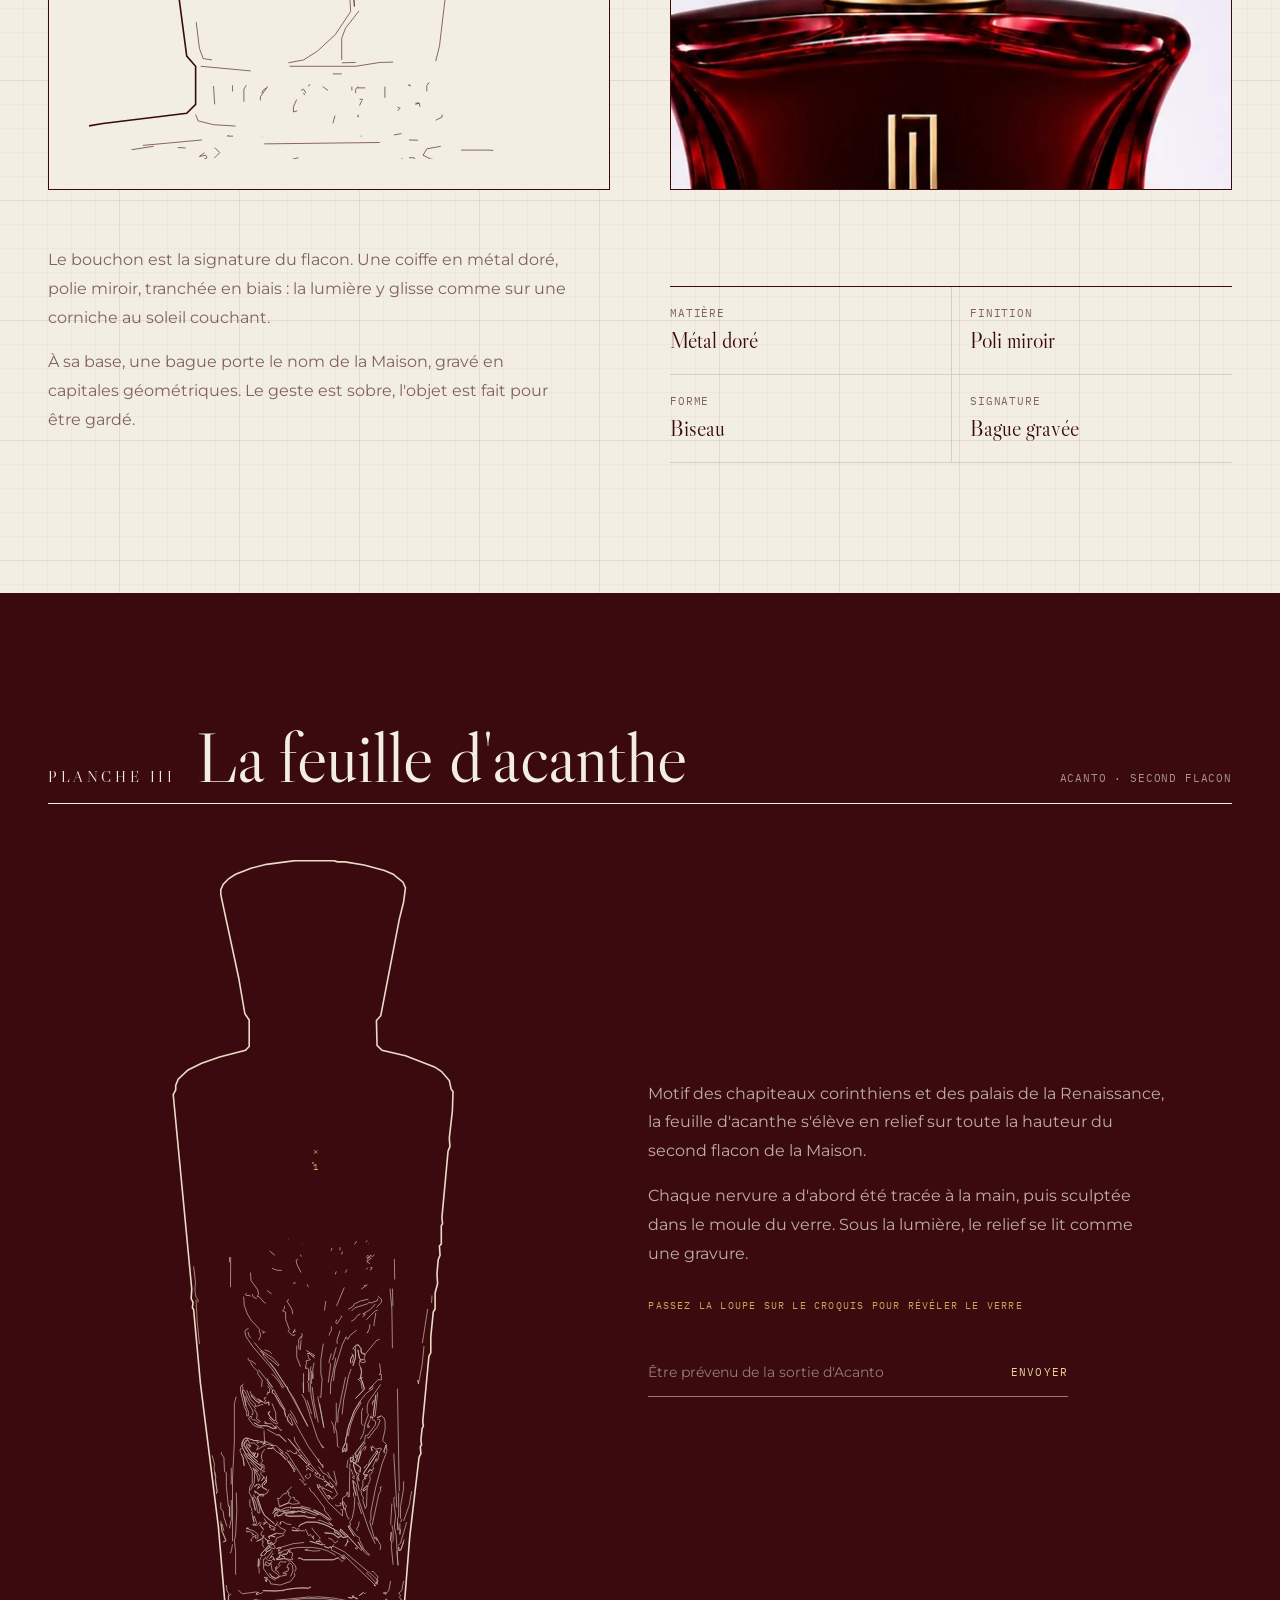
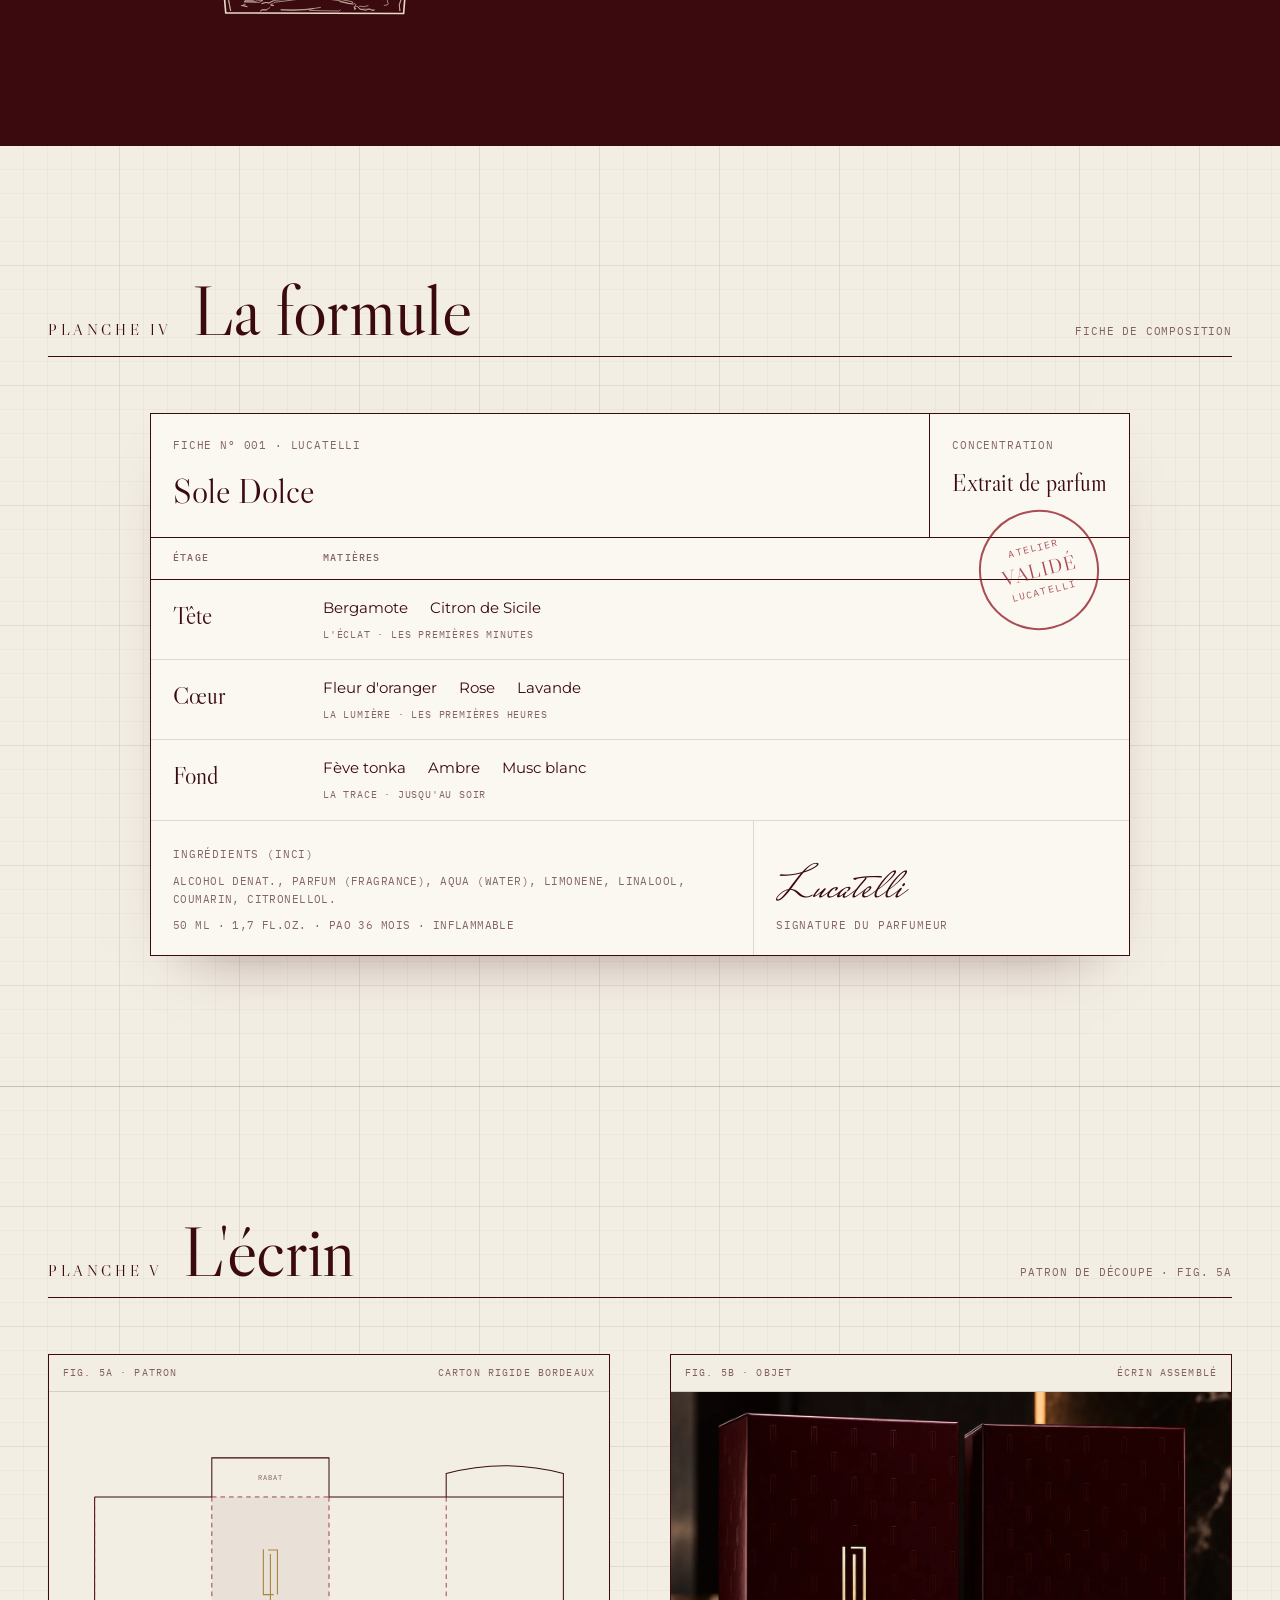
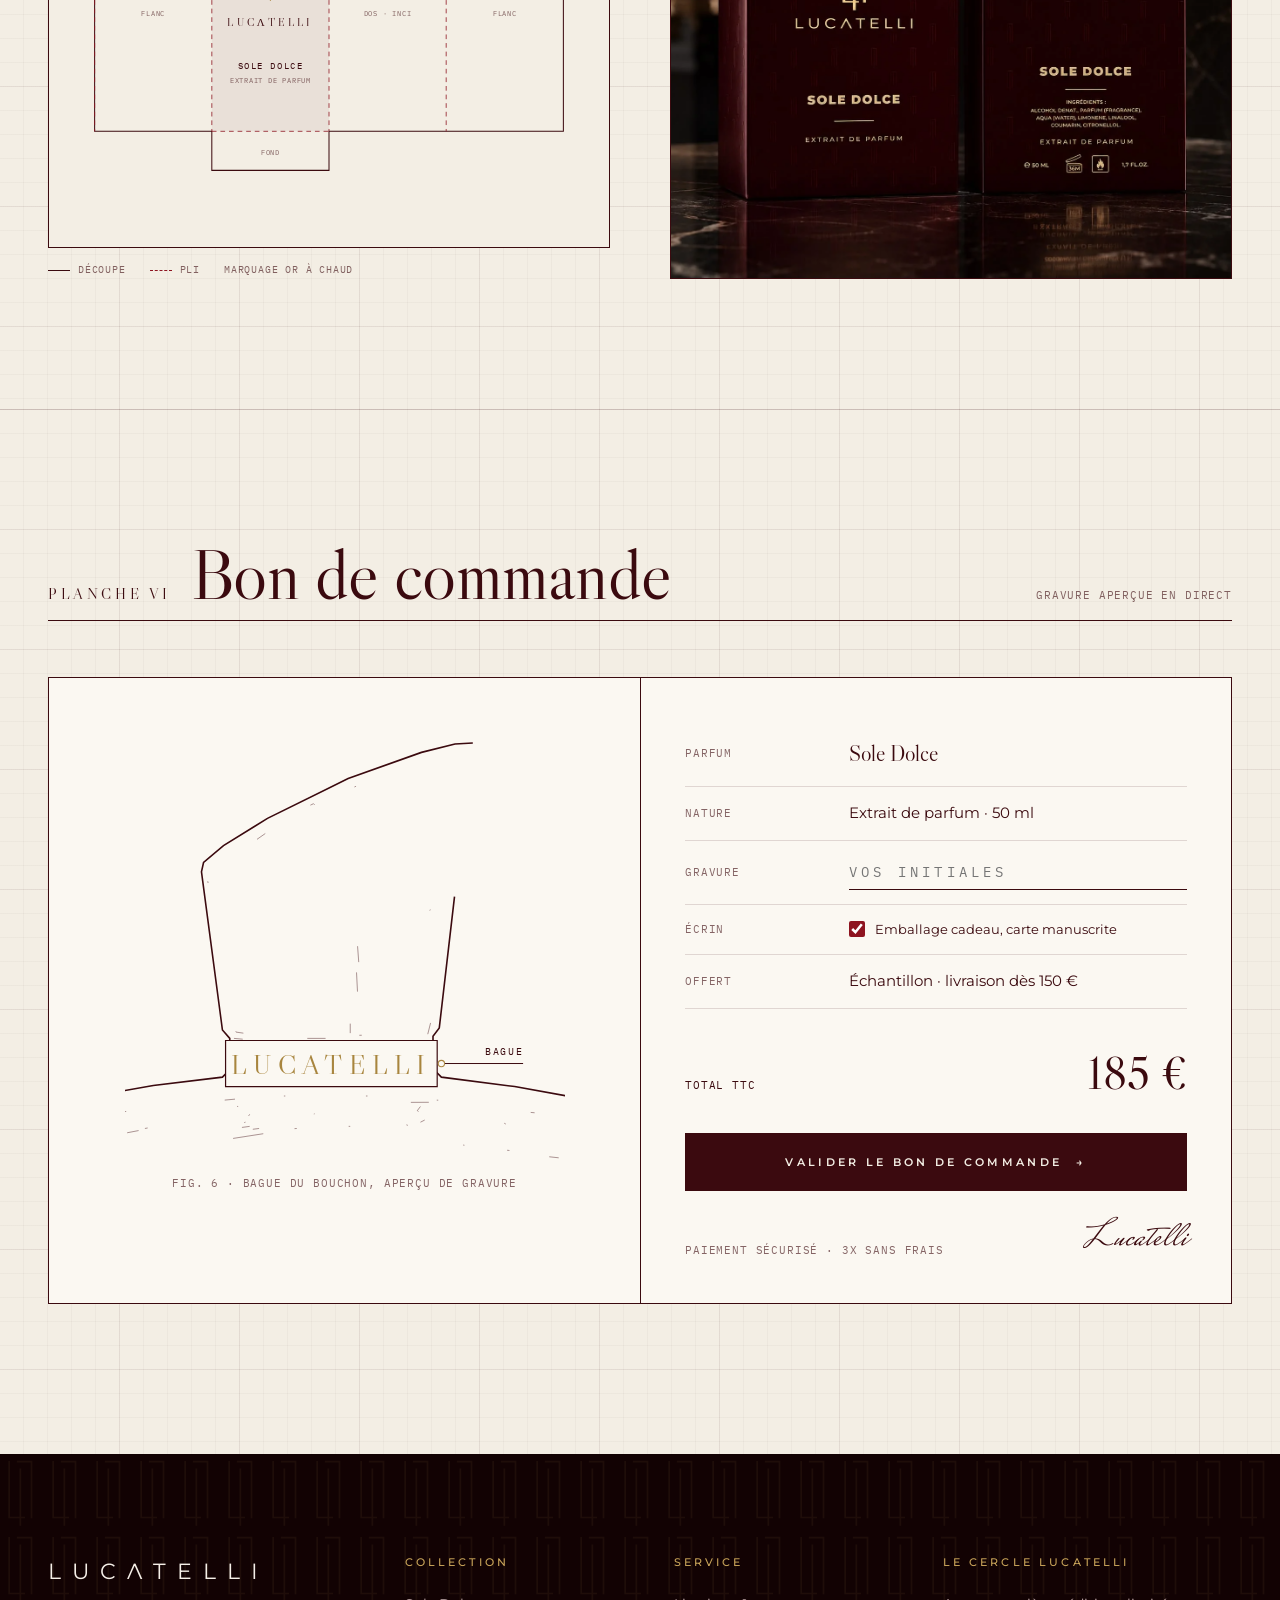
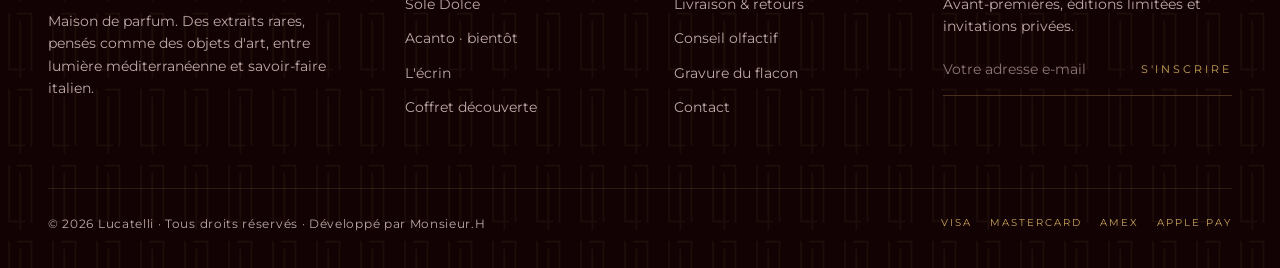
==== commit 2928c766: "Concept L'Atelier du verrier" ====
--- a/index.html
+++ b/index.html
@@ -3,279 +3,381 @@
 <head>
 <meta charset="utf-8">
 <meta name="viewport" content="width=device-width, initial-scale=1, viewport-fit=cover">
-<title>Lucatelli — Sole Dolce, une journée de soleil en extrait de parfum</title>
-<meta name="description" content="Sole Dolce, extrait de parfum Lucatelli. Suivez une journée italienne, de l'aube à la nuit : agrumes au zénith, jardins l'après-midi, chaleur ambrée au coucher du soleil. Flacon rubis, 50 ml.">
+<title>Lucatelli — Sole Dolce · L'Atelier, du croquis au flacon</title>
+<meta name="description" content="Entrez dans l'atelier Lucatelli : le flacon Sole Dolce dessiné trait par trait, du croquis à l'objet. Extrait de parfum 50 ml, verre rubis, bouchon d'or biseauté, écrin bordeaux.">
 <meta name="robots" content="noindex">
-<meta name="theme-color" content="#EAE5F0">
-<meta property="og:title" content="Lucatelli — Sole Dolce">
-<meta property="og:description" content="Une journée de soleil, de l'aube à la nuit, dans un flacon rubis.">
+<meta name="theme-color" content="#F3EEE4">
+<meta property="og:title" content="Lucatelli — L'Atelier">
+<meta property="og:description" content="Du croquis au flacon : Sole Dolce, extrait de parfum.">
 <meta property="og:image" content="img/duo.webp">
 <link rel="preconnect" href="https://fonts.googleapis.com"><link rel="preconnect" href="https://fonts.gstatic.com" crossorigin>
-<link href="https://fonts.googleapis.com/css2?family=Gloock&family=Montserrat:wght@300;400;500;600;700&display=swap" rel="stylesheet">
-<link rel="preload" as="image" href="img/sole-cut.webp">
+<link href="https://fonts.googleapis.com/css2?family=Libre+Caslon+Display&family=IBM+Plex+Mono:wght@400;500&family=Montserrat:wght@300;400;500;600&family=Mrs+Saint+Delafield&display=swap" rel="stylesheet">
 <link rel="stylesheet" href="common.css">
 <style>
-:root{--fg:#1E0B0D;--fg2:rgba(30,11,13,.62)}
-body{background:#0C0204}
-.topline{background:transparent;position:absolute;left:0;right:0;color:var(--fg2);transition:color .6s}
-header.site{color:var(--fg);transition:color .6s,background .5s,top .5s}
-body.day-on header.site.solid{background:transparent;box-shadow:none;backdrop-filter:none;-webkit-backdrop-filter:none}
-header.site .brand .mono{color:currentColor}
-.rome-now{font-size:10px;letter-spacing:.3em;text-transform:uppercase;display:flex;align-items:center;gap:10px;justify-self:center}
-
-/* ============ LA JOURNÉE ============ */
-.day{position:relative;height:620vh}
-.stage{position:sticky;top:0;height:100vh;height:100svh;overflow:hidden;color:var(--fg)}
-.sky{position:absolute;inset:0;background:linear-gradient(180deg,var(--s1,#E8E3EF) 0%,var(--s2,#F4E6E2) 78%,var(--s3,#E2D8DE) 78.2%,var(--s4,#D6CCD3) 100%)}
-.stars{position:absolute;inset:0 0 22% 0;opacity:0;background-image:radial-gradient(1px 1px at 12% 18%,#fff 50%,transparent),radial-gradient(1px 1px at 28% 42%,#fff 50%,transparent),radial-gradient(1.4px 1.4px at 46% 12%,#fff 50%,transparent),radial-gradient(1px 1px at 63% 33%,#fff 50%,transparent),radial-gradient(1px 1px at 78% 16%,#fff 50%,transparent),radial-gradient(1.2px 1.2px at 88% 46%,#fff 50%,transparent),radial-gradient(1px 1px at 8% 58%,#fff 50%,transparent),radial-gradient(1px 1px at 36% 66%,#fff 50%,transparent),radial-gradient(1px 1px at 92% 70%,#fff 50%,transparent),radial-gradient(1px 1px at 54% 54%,#fff 50%,transparent),radial-gradient(1.2px 1.2px at 20% 30%,#fff 50%,transparent),radial-gradient(1px 1px at 70% 62%,#fff 50%,transparent);animation:twinkle 5s ease-in-out infinite}
-@keyframes twinkle{50%{filter:brightness(.6)}}
-.sun{position:absolute;width:22vmin;height:22vmin;margin:-11vmin 0 0 -11vmin;border-radius:50%;background:radial-gradient(circle,var(--sun,#fff6e8) 0%,var(--sun,#fff6e8) 32%,transparent 70%);filter:blur(2px);will-change:transform}
-.sun::after{content:"";position:absolute;inset:-120%;border-radius:50%;background:radial-gradient(circle,var(--halo,rgba(255,236,200,.55)),transparent 60%)}
-.horizon{position:absolute;left:0;right:0;top:78%;height:1px;background:var(--fg2);opacity:.25}
-
-.bigword{position:absolute;left:0;right:0;top:44%;transform:translateY(-50%);text-align:center;font-family:var(--serif);font-size:clamp(90px,19vw,330px);line-height:.8;letter-spacing:-.02em;white-space:nowrap;pointer-events:none}
-.bigword span{position:absolute;left:0;right:0;opacity:0;transform:translateY(4%);transition:opacity 1.1s var(--ease),transform 1.4s var(--ease);color:var(--word,rgba(30,11,13,.9))}
-.bigword span.on{opacity:1;transform:none}
-
-.bw{position:absolute;left:50%;bottom:22%;width:auto;height:min(66vh,760px);aspect-ratio:579/1162;transform:translateX(-50%)}
-.bottle{position:absolute;inset:0;width:100%;height:100%;object-fit:contain;filter:var(--bf,none);transition:filter .2s linear;will-change:filter}
-.sheen{position:absolute;inset:0;-webkit-mask:url(img/sole-cut.webp) center/contain no-repeat;mask:url(img/sole-cut.webp) center/contain no-repeat;background:linear-gradient(var(--sa,100deg),transparent calc(var(--sx,50%) - 14%),var(--sc,rgba(255,240,215,.55)) var(--sx,50%),transparent calc(var(--sx,50%) + 14%));mix-blend-mode:screen;opacity:var(--so,.6);pointer-events:none}
-.shadow{position:absolute;left:0;right:0;bottom:0;height:100%;transform-origin:50% 100%;transform:scaleY(var(--sl,-.3)) skewX(var(--sk,0deg));opacity:var(--sop,.3);pointer-events:none}
-.shadow img{width:100%;height:100%;object-fit:contain;filter:brightness(0) blur(var(--sbl,6px))}
-.refl{position:absolute;left:0;right:0;top:100%;height:100%;transform:scaleY(-1);transform-origin:50% 0;opacity:.16;-webkit-mask:linear-gradient(to top,transparent 62%,#000);mask:linear-gradient(to top,transparent 62%,#000);pointer-events:none}
-.refl img{width:100%;height:100%;object-fit:contain}
-
-.chs{position:absolute;left:48px;bottom:9vh;width:min(380px,30vw)}
-.ch{position:absolute;left:0;bottom:0;width:100%;opacity:0;transform:translateY(24px);transition:opacity .9s var(--ease),transform 1.1s var(--ease);pointer-events:none}
-.ch.on{opacity:1;transform:none;pointer-events:auto}
-.ch .h{font-size:10px;letter-spacing:.34em;text-transform:uppercase;color:var(--fg2)}
-.ch h2{font-family:var(--serif);font-weight:400;font-size:clamp(30px,2.6vw,42px);line-height:1.05;margin:12px 0 14px}
-.ch p{font-size:14px;line-height:1.7;color:var(--fg2);font-weight:400}
-.ch .nt{display:flex;flex-wrap:wrap;gap:8px;margin-top:18px}
-.ch .nt span{border:1px solid var(--fg2);padding:7px 12px;font-size:11px;letter-spacing:.14em;text-transform:uppercase}
-.ch .tier{display:block;font-size:10px;letter-spacing:.3em;text-transform:uppercase;margin-top:18px;color:var(--fg2)}
-.ch .buy{display:flex;align-items:center;gap:18px;margin-top:22px;flex-wrap:wrap}
-.ch .buy b{font-family:var(--serif);font-weight:400;font-size:32px}
-.ch .btn{height:52px;padding:0 26px;background:var(--fg);color:var(--bgc,#F5EFE8)}
-.ch .btn::before{background:var(--rubino)}
-.ch .btn:hover{color:#fff}
-
-.clock{position:absolute;right:48px;bottom:9vh;text-align:right}
-.clock .t{font-family:var(--serif);font-size:clamp(56px,6vw,96px);line-height:.9;font-variant-numeric:tabular-nums;letter-spacing:-.02em}
-.clock .n{font-size:10px;letter-spacing:.34em;text-transform:uppercase;color:var(--fg2);margin-top:10px}
-
-.meri{position:absolute;right:48px;top:50%;transform:translateY(-58%);display:flex;flex-direction:column;align-items:flex-end;gap:0}
-.meri::before{content:"";position:absolute;right:3px;top:6px;bottom:6px;width:1px;background:var(--fg2);opacity:.4}
-.meri button{position:relative;display:flex;align-items:center;gap:14px;padding:9px 0;font-size:10px;letter-spacing:.26em;text-transform:uppercase;color:var(--fg2);transition:color .4s}
-.meri button i{width:7px;height:7px;border-radius:50%;border:1px solid currentColor;background:transparent;transition:background .4s,transform .4s}
-.meri button.on{color:var(--fg)}
-.meri button.on i{background:currentColor;transform:scale(1.3)}
-.meri button span{opacity:0;transform:translateX(6px);transition:opacity .4s,transform .4s}
-.meri:hover button span,.meri button.on span{opacity:1;transform:none}
-
-.romebtn{position:absolute;left:50%;bottom:3.2vh;transform:translateX(-50%);font-size:10px;letter-spacing:.3em;text-transform:uppercase;color:var(--fg);display:flex;align-items:center;gap:10px;padding:10px 16px;border:1px solid var(--fg2);border-radius:40px;transition:background .4s,color .4s;white-space:nowrap}
-.romebtn:hover{background:var(--fg);color:var(--bgc,#F5EFE8)}
-.romebtn i{width:6px;height:6px;border-radius:50%;background:#E0503C;box-shadow:0 0 0 0 rgba(224,80,60,.6);animation:live 2s infinite}
-@keyframes live{70%{box-shadow:0 0 0 8px rgba(224,80,60,0)}100%{box-shadow:0 0 0 0 rgba(224,80,60,0)}}
-.intro{position:absolute;left:50%;top:16%;transform:translateX(-50%);text-align:center;transition:opacity .8s}
-.intro .k{font-size:10px;letter-spacing:.4em;text-transform:uppercase;color:var(--fg2)}
-.intro .s{display:block;margin-top:10px;font-size:13px;color:var(--fg2)}
-
-@media(max-width:900px){
- .bw{height:40vh;bottom:39%}
- .bigword{top:38%;font-size:clamp(70px,22vw,160px)}
- .chs{left:20px;right:20px;width:auto;bottom:calc(5vh + env(safe-area-inset-bottom))}
- .ch h2{font-size:28px;margin:8px 0 8px}
- .ch p{font-size:13px;line-height:1.6;display:-webkit-box;-webkit-line-clamp:3;-webkit-box-orient:vertical;overflow:hidden}
- .ch .nt{margin-top:12px;gap:6px}.ch .nt span{padding:6px 9px;font-size:10px}
- .ch .buy{margin-top:14px}.ch .buy b{font-size:26px}
- .clock{right:20px;top:100px;bottom:auto}.clock .t{font-size:30px}.clock .n{margin-top:2px;font-size:8.5px}
- .meri{display:none}
- .horizon{top:61%}
- .sky{background:linear-gradient(180deg,var(--s1) 0%,var(--s2) 61%,var(--s3) 61.2%,var(--s4) 100%)}
- .romebtn{bottom:auto;top:104px;left:20px;transform:none;padding:8px 12px;font-size:9px;letter-spacing:.2em}
- .intro{top:auto;bottom:24%}
-}
-
-/* ============ NUIT : L'ÉCRIN ============ */
-.night{background:#0C0204;color:var(--avorio);position:relative}
-.ng{display:grid;grid-template-columns:1.15fr 1fr;min-height:100vh}
-.ng .im{position:relative;overflow:hidden}
-.ng .im img{width:100%;height:100%;object-fit:cover}
-.ng .tx{padding:110px 72px;display:flex;flex-direction:column;justify-content:center;background:#1D0003}
-.ng .k{font-size:10px;letter-spacing:.34em;text-transform:uppercase;color:var(--oro)}
-.ng h2{font-family:var(--serif);font-weight:400;font-size:clamp(48px,5vw,84px);line-height:.95;margin:20px 0 24px}
-.ng p{color:#cdb6b6;max-width:440px;font-weight:300}
-.ng dl{display:grid;grid-template-columns:auto 1fr;gap:10px 28px;margin:32px 0 36px;font-size:13px;max-width:440px}
-.ng dt{font-size:10px;letter-spacing:.26em;text-transform:uppercase;color:#a88d8d;padding-top:2px}
-.ng .row{display:flex;align-items:center;gap:22px;flex-wrap:wrap}
-.ng .row b{font-family:var(--serif);font-weight:400;font-size:40px;color:var(--oro-l)}
-@media(max-width:900px){.ng{grid-template-columns:1fr;min-height:0}.ng .im{height:62vh}.ng .tx{padding:64px 20px 72px}}
-
-/* ============ DEMAIN : ACANTO ============ */
-.demain{position:relative;min-height:100vh;overflow:hidden;background:linear-gradient(180deg,#0C0204 0%,#1a0710 45%,#3a1a2a 75%,#c9a3a6 100%);color:var(--avorio);display:flex;align-items:center}
-.demain .glow{position:absolute;left:50%;bottom:-30vmin;width:80vmin;height:60vmin;transform:translateX(-50%);background:radial-gradient(closest-side,rgba(255,226,206,.7),transparent);filter:blur(10px)}
-.dg{position:relative;display:grid;grid-template-columns:1fr auto 1fr;align-items:center;gap:40px;width:100%}
-.dg .ac{height:min(72vh,720px);filter:drop-shadow(0 40px 60px rgba(0,0,0,.5))}
-.dg .l .k{font-size:10px;letter-spacing:.34em;text-transform:uppercase;color:var(--oro)}
-.dg h2{font-family:var(--serif);font-weight:400;font-size:clamp(56px,7vw,120px);line-height:.9;margin-top:16px}
-.dg .r p{color:#e6d6d6;font-weight:300;max-width:340px}
-.dg form{display:flex;border-bottom:1px solid rgba(245,239,232,.5);margin-top:26px;max-width:340px}
-.dg input{flex:1;background:none;border:0;color:var(--avorio);font:inherit;font-size:14px;padding:12px 0;outline:none;min-width:0}
-.dg input::placeholder{color:rgba(245,239,232,.6)}
-.dg form button{font-size:10px;letter-spacing:.28em;text-transform:uppercase;color:var(--avorio)}
-@media(max-width:900px){.demain{padding:110px 0 90px}.dg{grid-template-columns:1fr;text-align:center;gap:30px}.dg .ac{height:52vh;margin:0 auto}.dg .r p,.dg form{margin-left:auto;margin-right:auto}}
-
-/* ============ LA MAISON ============ */
-.maison{background:var(--avorio);padding:150px 0}
-.mg{display:grid;grid-template-columns:1fr 1.3fr;gap:80px;align-items:end}
-.maison .k{font-size:10px;letter-spacing:.34em;text-transform:uppercase;color:var(--rubino)}
-.maison h2{font-family:var(--serif);font-weight:400;font-size:clamp(48px,5.2vw,86px);line-height:.95;margin-top:18px}
-.maison p{font-size:17px;line-height:1.75;color:#4d3a3d;font-weight:300}
-.maison .facts{display:grid;grid-template-columns:repeat(3,1fr);margin-top:56px;border-top:1px solid var(--line-d)}
-.maison .facts div{padding:22px 0}
-.maison .facts div+div{padding-left:24px;border-left:1px solid var(--line-d)}
-.maison .facts b{display:block;font-family:var(--serif);font-weight:400;font-size:26px}
-.maison .facts span{font-size:10px;letter-spacing:.24em;text-transform:uppercase;color:var(--pietra)}
-@media(max-width:900px){.maison{padding:100px 0}.mg{grid-template-columns:1fr;gap:28px}.maison .facts{grid-template-columns:1fr}.maison .facts div+div{padding-left:0;border-left:0;border-top:1px solid var(--line-d)}}
-@media(prefers-reduced-motion:reduce){.day{height:auto}.stage{position:relative}}
+:root{--papier:#F3EEE4;--papier2:#ECE5D8;--encre:#3B0A0F;--encre2:rgba(59,10,15,.62);--trait:rgba(59,10,15,.14);--grille:rgba(59,10,15,.055);--or2:#A8853E;--mono:"IBM Plex Mono",ui-monospace,monospace;--serif:"Libre Caslon Display",Georgia,serif}
+body{background:var(--papier);color:var(--encre)}
+.paper{background-color:var(--papier);background-image:linear-gradient(var(--grille) 1px,transparent 1px),linear-gradient(90deg,var(--grille) 1px,transparent 1px),linear-gradient(rgba(59,10,15,.03) 1px,transparent 1px),linear-gradient(90deg,rgba(59,10,15,.03) 1px,transparent 1px);background-size:120px 120px,120px 120px,24px 24px,24px 24px;background-position:-1px -1px}
+.topline{background:var(--encre);color:var(--oro-l)}
+.m{font-family:var(--mono);font-size:10.5px;letter-spacing:.08em;text-transform:uppercase}
+.sig{font-family:"Mrs Saint Delafield",cursive;font-size:46px;line-height:1;color:var(--encre)}
+section{position:relative}
+.pl-h{display:flex;justify-content:space-between;align-items:baseline;border-bottom:1px solid var(--encre);padding-bottom:12px;margin-bottom:56px;gap:20px;flex-wrap:wrap}
+.pl-h .n{font-family:var(--serif);font-size:15px;letter-spacing:.24em;text-transform:uppercase}
+.pl-h h2{font-family:var(--serif);font-weight:400;font-size:clamp(44px,5.6vw,92px);line-height:.95;letter-spacing:-.01em;flex:1 1 auto}
+.pl-h .m{color:var(--encre2)}
+
+/* index des planches */
+.toc{position:fixed;left:24px;top:50%;transform:translateY(-50%);z-index:40;display:flex;flex-direction:column;gap:6px}
+.toc a{font-family:var(--mono);font-size:10px;letter-spacing:.1em;color:var(--encre2);display:flex;align-items:center;gap:10px;padding:3px 0;transition:color .3s}
+.toc a i{width:14px;height:1px;background:currentColor;transition:width .4s var(--ease)}
+.toc a.on{color:var(--encre)}.toc a.on i{width:34px}
+.toc a span{opacity:0;transition:opacity .3s}
+.toc:hover a span,.toc a.on span{opacity:1}
+@media(max-width:1599px){.toc{display:none}}
+
+/* ===== PLANCHE I : HERO ===== */
+.hero{padding:150px 0 90px;min-height:100svh}
+.hg{display:grid;grid-template-columns:300px 1fr 300px;gap:40px;align-items:center}
+.cart{border:1px solid var(--encre);font-family:var(--mono);font-size:10.5px;letter-spacing:.06em;text-transform:uppercase;background:var(--papier)}
+.cart div{display:grid;grid-template-columns:96px 1fr;border-bottom:1px solid var(--trait)}
+.cart div:last-child{border-bottom:0}
+.cart div>*{padding:9px 12px}
+.cart span{color:var(--encre2);border-right:1px solid var(--trait)}
+.cart .t{display:block;padding:14px 12px;border-bottom:1px solid var(--encre);font-family:var(--serif);font-size:20px;letter-spacing:.2em;text-transform:uppercase;text-align:center}
+.title{text-align:left}
+.title h1{font-family:var(--serif);font-weight:400;font-size:clamp(64px,7vw,124px);line-height:.88;letter-spacing:-.015em}
+.title h1 em{font-style:italic;color:var(--rubino)}
+.title p{margin-top:22px;font-size:15px;color:var(--encre2);max-width:280px;line-height:1.7}
+.title .cta{display:flex;flex-direction:column;align-items:flex-start;gap:14px;margin-top:30px}
+.lk{font-family:var(--mono);font-size:11px;letter-spacing:.1em;text-transform:uppercase;border-bottom:1px solid;padding-bottom:4px}
+.btn.ink{background:var(--encre);color:var(--papier)}
+.btn.ink::before{background:var(--rubino)}
+
+.cmp{position:relative;justify-self:center;height:min(76vh,780px);aspect-ratio:579/1162;user-select:none;-webkit-user-select:none;touch-action:pan-y}
+.cmp svg,.cmp .ph{position:absolute;inset:0;width:100%;height:100%}
+.cmp .ph{clip-path:inset(0 0 0 var(--cx,100%));transition:clip-path .05s linear}
+.cmp .ph img{width:100%;height:100%;object-fit:contain}
+.cmp .hd2{position:absolute;top:-4%;bottom:-4%;left:var(--cx,100%);width:1px;background:var(--encre);opacity:0;transition:opacity .6s}
+.cmp.ready .hd2{opacity:1}
+.cmp .hd2 button{position:absolute;top:50%;left:50%;width:46px;height:46px;margin:-23px 0 0 -23px;border-radius:50%;background:var(--papier);border:1px solid var(--encre);display:grid;place-items:center;font-family:var(--mono);font-size:12px;cursor:ew-resize}
+.cmp .lbl{position:absolute;top:-4%;font-family:var(--mono);font-size:9.5px;letter-spacing:.14em;text-transform:uppercase;color:var(--encre2);transform:translateY(-100%);white-space:nowrap}
+.cmp .lbl.l{right:calc(100% - var(--cx,100%) + 12px)}
+.cmp .lbl.r{left:calc(var(--cx,100%) + 12px)}
+.draw path{fill:none;stroke:var(--encre);vector-effect:non-scaling-stroke}
+.draw .o{stroke-width:1.6}.draw .i{stroke-width:.7;opacity:.85}
+.notes-ann{position:absolute;inset:0;pointer-events:none}
+.ann{position:absolute;display:flex;align-items:center;gap:0;opacity:0;transition:opacity .8s var(--ease)}
+.ann.in{opacity:1}
+.ann i{display:block;height:1px;background:var(--or2)}
+.ann b{width:7px;height:7px;border-radius:50%;border:1px solid var(--or2);background:var(--papier);flex:none}
+.ann span{font-family:var(--mono);font-size:9.5px;letter-spacing:.08em;text-transform:uppercase;white-space:nowrap;color:var(--encre);background:var(--papier);padding:3px 6px;border:1px solid var(--trait)}
+.ann span em{font-style:normal;color:var(--or2);margin-right:6px}
+.ann.L{flex-direction:row-reverse;transform:translateX(-100%)}
+.side{display:flex;flex-direction:column;gap:22px}
+.side .k{font-family:var(--mono);font-size:10px;letter-spacing:.12em;text-transform:uppercase;color:var(--encre2)}
+.side ol{list-style:none;counter-reset:a;display:grid;gap:0;border-top:1px solid var(--encre)}
+.side li{counter-increment:a;display:grid;grid-template-columns:28px 1fr;gap:8px;padding:12px 0;border-bottom:1px solid var(--trait);font-size:13px;line-height:1.5}
+.side li::before{content:counter(a,upper-alpha);font-family:var(--mono);font-size:11px;color:var(--or2);padding-top:1px}
+@media(max-width:1100px){.hg{grid-template-columns:1fr;gap:44px}.cmp{height:62vh}.side{order:3}.cart{order:-1;max-width:420px}.title{order:-1}.notes-ann{display:none}.hero{padding-top:120px}}
+
+/* ===== PLANCHE II : LE BOUCHON ===== */
+.pl{padding:130px 0}
+.g2{display:grid;grid-template-columns:1fr 1fr;gap:60px;align-items:stretch}
+.frame{position:relative;border:1px solid var(--encre);background:var(--papier);overflow:hidden}
+.frame .cap{position:absolute;left:0;right:0;top:0;display:flex;justify-content:space-between;padding:10px 14px;border-bottom:1px solid var(--trait);font-family:var(--mono);font-size:9.5px;letter-spacing:.12em;text-transform:uppercase;color:var(--encre2);background:var(--papier);z-index:2}
+.frame svg{display:block;width:100%;height:100%}
+.zoomc{aspect-ratio:1/1}
+.zoomc svg{padding:60px 40px 30px}
+.photo-crop{aspect-ratio:1/1;overflow:hidden;background:#e6e2ee}
+.photo-crop img{width:100%;height:100%;object-fit:cover;object-position:56% 6%;transform:scale(1.9);transform-origin:56% 8%}
+.spec{margin-top:40px;display:grid;grid-template-columns:1fr 1fr;gap:0;border-top:1px solid var(--encre)}
+.spec div{padding:18px 18px 18px 0;border-bottom:1px solid var(--trait)}
+.spec div:nth-child(even){padding-left:18px;border-left:1px solid var(--trait)}
+.spec .m{color:var(--encre2);display:block;margin-bottom:6px}
+.spec b{font-family:var(--serif);font-weight:400;font-size:22px;line-height:1.15}
+.txt p{font-size:16px;line-height:1.8;color:var(--encre2);max-width:520px}
+.txt p+p{margin-top:16px}
+@media(max-width:900px){.pl{padding:90px 0}.g2{grid-template-columns:1fr;gap:28px}.pl-h{margin-bottom:36px}.spec{grid-template-columns:1fr}.spec div:nth-child(even){padding-left:0;border-left:0}}
+
+/* ===== PLANCHE III : L'ACANTHE ===== */
+.acan{background:var(--encre);color:var(--papier)}
+.acan .pl-h{border-color:var(--papier)}
+.acan .pl-h .m{color:rgba(243,238,228,.6)}
+.ga{display:grid;grid-template-columns:1fr 1.1fr;gap:70px;align-items:center}
+.lens{position:relative;height:min(84vh,860px);aspect-ratio:458/1224;justify-self:center;cursor:none}
+.lens svg{position:absolute;inset:0;width:100%;height:100%}
+.lens .draw path{stroke:#E9DCC6}
+.lens .ph{position:absolute;inset:0;clip-path:circle(var(--r,0px) at var(--lx,50%) var(--ly,40%));transition:clip-path .15s ease-out}
+.lens .ph img{width:100%;height:100%;object-fit:contain}
+.lens .ring{position:absolute;left:var(--lx,50%);top:var(--ly,40%);width:calc(var(--r,0px)*2);height:calc(var(--r,0px)*2);transform:translate(-50%,-50%);border:1px solid var(--oro);border-radius:50%;pointer-events:none;transition:width .15s,height .15s}
+.lens .ring::after{content:"× 1";position:absolute;right:-6px;top:-18px;font-family:var(--mono);font-size:9px;color:var(--oro)}
+.acan .txt p{color:rgba(243,238,228,.72)}
+.acan .hint{margin-top:30px;font-family:var(--mono);font-size:10px;letter-spacing:.12em;text-transform:uppercase;color:var(--oro)}
+.acan .soon{display:flex;gap:10px;margin-top:34px;max-width:420px;border-bottom:1px solid rgba(243,238,228,.5)}
+.acan .soon input{flex:1;background:none;border:0;color:var(--papier);font:inherit;font-size:14px;padding:12px 0;outline:none;min-width:0}
+.acan .soon input::placeholder{color:rgba(243,238,228,.5)}
+.acan .soon button{font-family:var(--mono);font-size:10.5px;letter-spacing:.12em;text-transform:uppercase;color:var(--oro-l)}
+@media(max-width:900px){.ga{grid-template-columns:1fr;gap:40px}.lens{height:64vh}}
+
+/* ===== PLANCHE IV : LA FORMULE ===== */
+.fiche{max-width:980px;margin:0 auto;background:#FBF8F2;border:1px solid var(--encre);box-shadow:0 30px 60px -40px rgba(59,10,15,.5);position:relative}
+.fiche .top{display:grid;grid-template-columns:1fr auto;border-bottom:1px solid var(--encre)}
+.fiche .top>div{padding:18px 22px}
+.fiche .top>div+div{border-left:1px solid var(--encre)}
+.fiche table{width:100%;border-collapse:collapse}
+.fiche th{font-family:var(--mono);font-size:10px;letter-spacing:.12em;text-transform:uppercase;text-align:left;font-weight:500;color:var(--encre2);padding:12px 22px;border-bottom:1px solid var(--encre)}
+.fiche td{padding:16px 22px;border-bottom:1px solid var(--trait);vertical-align:top}
+.fiche td.e{font-family:var(--serif);font-size:24px;width:150px}
+.fiche td .mat{display:flex;flex-wrap:wrap;gap:6px 22px;font-size:15px}
+.fiche td .q{font-family:var(--mono);font-size:10px;color:var(--encre2);letter-spacing:.08em;text-transform:uppercase;margin-top:6px}
+.fiche .bot{display:grid;grid-template-columns:1.6fr 1fr}
+.fiche .bot>div{padding:20px 22px}
+.fiche .bot>div+div{border-left:1px solid var(--trait);display:flex;flex-direction:column;justify-content:flex-end}
+.fiche .inci{font-family:var(--mono);font-size:10.5px;line-height:1.7;color:var(--encre2);text-transform:uppercase;letter-spacing:.04em}
+.stamp{position:absolute;right:30px;top:96px;width:120px;height:120px;border:2px solid var(--rubino);border-radius:50%;color:var(--rubino);display:grid;place-items:center;text-align:center;transform:rotate(-14deg);font-family:var(--mono);font-size:9.5px;letter-spacing:.14em;text-transform:uppercase;opacity:.75;line-height:1.5}
+.stamp b{display:block;font-family:var(--serif);font-size:20px;letter-spacing:.06em;font-weight:400}
+@media(max-width:700px){.fiche td.e{width:auto;font-size:20px;padding-bottom:0;display:block;border:0}.fiche td{display:block}.fiche th:last-child{display:none}.fiche .bot{grid-template-columns:1fr}.fiche .bot>div+div{border-left:0;border-top:1px solid var(--trait)}.stamp{width:90px;height:90px;right:12px;top:70px;font-size:8px}.stamp b{font-size:15px}.fiche .top{grid-template-columns:1fr}.fiche .top>div+div{border-left:0;border-top:1px solid var(--encre)}}
+
+/* ===== PLANCHE V : L'ÉCRIN ===== */
+.die svg{width:100%;height:auto;display:block;padding:56px 30px 30px}
+.die .cut{stroke:var(--encre);stroke-width:1.3;fill:none}
+.die .fold{stroke:var(--rubino);stroke-width:1;fill:none;stroke-dasharray:6 5}
+.die .face{fill:rgba(74,10,16,.06)}
+.die text{font-family:var(--mono);font-size:9px;fill:var(--encre2);letter-spacing:1px}
+.die .brand{font-family:var(--serif);font-size:14px;fill:var(--encre);letter-spacing:4px}
+.ecr{aspect-ratio:auto}
+.ecr img{width:100%;height:100%;object-fit:cover;display:block}
+.legend{display:flex;gap:24px;margin-top:14px;font-family:var(--mono);font-size:10px;letter-spacing:.08em;text-transform:uppercase;color:var(--encre2);flex-wrap:wrap}
+.legend i{display:inline-block;width:22px;height:0;border-top:1.3px solid var(--encre);vertical-align:middle;margin-right:8px}
+.legend i.f{border-top:1px dashed var(--rubino)}
+
+/* ===== BON DE COMMANDE ===== */
+.bon{padding:130px 0 150px}
+.bg2{display:grid;grid-template-columns:1fr 1fr;gap:0;border:1px solid var(--encre);background:#FBF8F2}
+.bg2>div{padding:44px}
+.bg2>div+div{border-left:1px solid var(--encre)}
+.capw{position:relative;aspect-ratio:1/1;max-width:440px;margin:0 auto}
+.capw svg{width:100%;height:100%}.capw .draw .i{opacity:.6}
+.capw .eng{font-family:var(--serif);font-size:30px;letter-spacing:.3em;fill:var(--or2);text-anchor:middle}
+.bon .row{display:grid;grid-template-columns:150px 1fr;border-bottom:1px solid var(--trait);padding:14px 0;align-items:center;gap:14px}
+.bon .row .m{color:var(--encre2)}
+.bon .row b{font-family:var(--serif);font-weight:400;font-size:22px}
+.bon input[type=text]{width:100%;background:transparent;border:0;border-bottom:1px solid var(--encre);font-family:var(--mono);font-size:14px;letter-spacing:.3em;text-transform:uppercase;padding:8px 0;outline:none;color:var(--encre)}
+.bon label.ck{display:flex;gap:10px;align-items:center;font-size:13px;cursor:pointer}
+.bon label.ck input{accent-color:var(--rubino);width:16px;height:16px}
+.bon .tot{display:flex;justify-content:space-between;align-items:baseline;margin:26px 0 22px}
+.bon .tot b{font-family:var(--serif);font-weight:400;font-size:46px}
+.bon .btn{width:100%}
+.bon .sg{display:flex;justify-content:space-between;align-items:flex-end;margin-top:30px;gap:20px}
+@media(max-width:900px){.bon{padding:90px 0}.bg2{grid-template-columns:1fr}.bg2>div{padding:24px 20px}.bg2>div+div{border-left:0;border-top:1px solid var(--encre)}.bon .row{grid-template-columns:110px 1fr}}
+footer{margin-top:0}
 </style>
-<script type="application/ld+json">{"@context":"https://schema.org","@type":"Product","name":"Sole Dolce","brand":{"@type":"Brand","name":"Lucatelli"},"description":"Extrait de parfum 50 ml. Agrumes, cœur floral lumineux, fond ambré.","image":"img/sole-dolce.webp","offers":{"@type":"Offer","priceCurrency":"EUR","price":185,"availability":"https://schema.org/InStock"}}</script>
+<script type="application/ld+json">{"@context":"https://schema.org","@type":"Product","name":"Sole Dolce","brand":{"@type":"Brand","name":"Lucatelli"},"description":"Extrait de parfum 50 ml. Flacon en verre rubis, bouchon doré biseauté, écrin bordeaux.","image":"img/sole-dolce.webp","offers":{"@type":"Offer","priceCurrency":"EUR","price":185,"availability":"https://schema.org/InStock"}}</script>
 </head>
-<body class="day-on">
+<body>
 <div class="topline">Livraison offerte dès 150 €<span class="tl2">&nbsp;· Échantillon offert à chaque commande</span></div>
-<header class="site" id="hdr"></header>
+<header class="site light" id="hdr"></header>
+
+<nav class="toc" id="toc" aria-label="Planches">
+  <a href="#p1"><i></i>I <span>Le flacon</span></a><a href="#p2"><i></i>II <span>Le bouchon</span></a><a href="#p3"><i></i>III <span>L'acanthe</span></a><a href="#p4"><i></i>IV <span>La formule</span></a><a href="#p5"><i></i>V <span>L'écrin</span></a><a href="#p6"><i></i>VI <span>Commande</span></a>
+</nav>
 
 <main>
-<section class="day" id="journee" aria-label="Sole Dolce, une journée de soleil">
-  <div class="stage" id="stage">
-    <div class="sky" id="sky"></div>
-    <div class="stars" id="stars"></div>
-    <div class="sun" id="sun"></div>
-    <div class="horizon"></div>
-    <div class="bigword" aria-hidden="true" id="word"><span class="on">Sole Dolce</span><span>Mezzogiorno</span><span>Pomeriggio</span><span>Tramonto</span><span>Notte</span></div>
-    <div class="bw" id="bw">
-      <div class="shadow"><img src="img/sole-cut-700.webp" alt=""></div>
-      <div class="refl"><img src="img/sole-cut-700.webp" alt=""></div>
-      <img class="bottle" src="img/sole-cut.webp" alt="Flacon Sole Dolce, extrait de parfum Lucatelli, verre rubis et bouchon doré biseauté" fetchpriority="high">
-      <div class="sheen"></div>
-    </div>
-
-    
-
-    <div class="chs">
-      <article class="ch on" data-i="0"><div class="h">06:00 · Alba</div><h2>Le premier rayon</h2><p>Avant que la ville ne s'éveille, une lumière pâle effleure le verre rubis. Sole Dolce s'ouvre comme le jour : clair, frais, presque timide.</p></article>
-      <article class="ch" data-i="1"><div class="h">12:00 · Mezzogiorno</div><h2>Le zénith</h2><p>Le soleil au plus haut, l'air qui vibre au-dessus des terrasses. Les agrumes éclatent, nets et solaires.</p><span class="tier">Notes de tête</span><div class="nt"><span>Bergamote</span><span>Citron de Sicile</span></div></article>
-      <article class="ch" data-i="2"><div class="h">15:00 · Pomeriggio</div><h2>Les jardins, après la sieste</h2><p>Les volets s'entrouvrent sur les orangers en fleurs. Le cœur se révèle, lumineux et poudré.</p><span class="tier">Notes de cœur</span><div class="nt"><span>Fleur d'oranger</span><span>Rose</span><span>Lavande</span></div></article>
-      <article class="ch" data-i="3"><div class="h">19:00 · Tramonto</div><h2>La pierre garde la chaleur</h2><p>Le ciel rougit, les ombres s'allongent. Le fond s'installe, ambré et enveloppant, comme un mur encore tiède.</p><span class="tier">Notes de fond</span><div class="nt"><span>Fève tonka</span><span>Ambre</span><span>Musc blanc</span></div></article>
-      <article class="ch" data-i="4"><div class="h">22:00 · Notte</div><h2>Ce qui reste</h2><p>Longtemps après le coucher du soleil, une chaleur douce demeure sur la peau. C'est cela, Sole Dolce.</p><div class="buy"><b>185 €</b><button class="btn" onclick="addToCart('sole-dolce')">Ajouter à l'écrin</button><a href="product.html?p=sole-dolce" class="caps" style="border-bottom:1px solid;padding-bottom:3px">Détails</a></div></article>
-    </div>
-
-    <div class="clock" aria-hidden="true"><div class="t" id="clk">06:00</div><div class="n" id="clkn">Alba</div></div>
-    <nav class="meri" id="meri" aria-label="Moments de la journée">
-      <button data-p="0"><span>Alba · 06h</span><i></i></button>
-      <button data-p=".3"><span>Mezzogiorno · 12h</span><i></i></button>
-      <button data-p=".5"><span>Pomeriggio · 15h</span><i></i></button>
-      <button data-p=".72"><span>Tramonto · 19h</span><i></i></button>
-      <button data-p=".95"><span>Notte · 22h</span><i></i></button>
-    </nav>
-    <button class="romebtn" id="romeBtn"><i></i><span id="romeTxt">Voir à l'heure de Rome</span></button>
-  </div>
-</section>
-
-<section class="night" id="ecrin">
-  <div class="ng">
-    <div class="im"><img src="img/ecrin-marbre.webp" alt="L'écrin Sole Dolce, bordeaux au monogramme, marquage or, sur marbre noir" loading="lazy"></div>
-    <div class="tx">
-      <span class="k rv">L'écrin</span>
-      <h2 class="rv rv-d1">La nuit,<br>on l'offre</h2>
-      <p class="rv rv-d2">Un coffret bordeaux au monogramme répété, rehaussé d'or à chaud. Glissez-y une carte écrite à la main : nous la rédigeons pour vous.</p>
-      <dl class="rv rv-d2"><dt>Parfum</dt><dd>Sole Dolce, extrait de parfum</dd><dt>Contenance</dt><dd>50 ml · 1,7 fl.oz.</dd><dt>Écrin</dt><dd>Carton rigide, marquage or</dd><dt>Offert</dt><dd>Échantillon, carte manuscrite</dd></dl>
-      <div class="row rv rv-d3"><b>185 €</b><button class="btn gold-b" onclick="addToCart('sole-dolce')">Ajouter à l'écrin <span class="arr">→</span></button></div>
-    </div>
-  </div>
-</section>
-
-<section class="demain" id="acanto">
-  <div class="glow"></div>
-  <div class="wrap dg">
-    <div class="l rv"><span class="k">Demain, à l'aube</span><h2>Acanto</h2></div>
-    <img class="ac rv rv-d1" src="img/acanto-cut.webp" alt="Flacon Acanto, verre rubis sculpté d'une feuille d'acanthe" loading="lazy">
-    <div class="r rv rv-d2"><p>Le second chapitre de la Maison : un flacon sculpté d'une feuille d'acanthe, hommage aux chapiteaux et aux palais italiens. Révélation prochaine.</p><form onsubmit="event.preventDefault();toast('Vous serez prévenu à l\'aube');this.reset()"><input type="email" required placeholder="Votre e-mail" aria-label="E-mail"><button>Être prévenu</button></form></div>
-  </div>
-</section>
-
-<section class="maison" id="maison">
-  <div class="wrap">
-    <div class="mg">
-      <div><span class="k rv">La Maison</span><h2 class="rv rv-d1">Le temps<br>d'une journée</h2></div>
-      <p class="rv rv-d2">Lucatelli compose ses parfums comme on raconte une journée en Italie : une lumière qui monte, culmine, puis s'attarde. Chaque flacon est pensé comme un objet d'architecture, du verre rubis taillé au bouchon d'or biseauté.</p>
-    </div>
-    <div class="facts rv"><div><b>Extrait</b><span>Concentration la plus riche</span></div><div><b>Verre rubis</b><span>Teinté dans la masse</span></div><div><b>Or biseauté</b><span>Bouchon signature</span></div></div>
+<!-- PLANCHE I -->
+<section class="hero paper" id="p1">
+  <div class="wrap hg">
+    <div class="title">
+      <div class="cart">
+        <span class="t">Lucatelli</span>
+        <div><span>Projet</span><b>Sole Dolce</b></div>
+        <div><span>Nature</span><b>Extrait de parfum</b></div>
+        <div><span>Contenance</span><b>50 ml · 1,7 fl.oz.</b></div>
+        <div><span>Planche</span><b>I / VI</b></div>
+        <div><span>Atelier</span><b>MMXXVI</b></div>
+      </div>
+      <h1 style="margin-top:44px">Sole<br><em>Dolce</em></h1>
+      <p>Avant d'être un parfum, Sole Dolce a été un dessin. Glissez le curseur : du croquis de l'atelier au flacon réel.</p>
+      <div class="cta"><a href="#p6" class="btn ink">Commander · 185 € <span class="arr">→</span></a><a href="#p2" class="lk">Ouvrir le carnet ↓</a></div>
+    </div>
+
+    <div class="cmp" id="cmp" style="--cx:100%">
+      <svg class="draw" id="d1" aria-hidden="true"></svg>
+      <div class="ph"><img src="img/sole-cut.webp" alt="Flacon Sole Dolce, extrait de parfum Lucatelli" fetchpriority="high" draggable="false"></div>
+      <div class="notes-ann" id="ann"></div>
+      <span class="lbl l">Croquis</span><span class="lbl r">Flacon</span>
+      <div class="hd2"><button aria-label="Comparer le croquis et le flacon">⟷</button></div>
+    </div>
+
+    <div class="side">
+      <span class="k">Légende · Planche I</span>
+      <ol>
+        <li>Bouchon en métal doré, coupé en biseau comme un rayon de soleil</li>
+        <li>Bague gravée de la signature Lucatelli</li>
+        <li>Épaules galbées, inspirées des vasques italiennes</li>
+        <li>Monogramme doré à chaud</li>
+        <li>Verre rubis, teinté dans la masse</li>
+      </ol>
+      <div><span class="sig">Lucatelli</span><div class="m" style="color:var(--encre2);margin-top:6px">Visa de l'atelier</div></div>
+    </div>
+  </div>
+</section>
+
+<!-- PLANCHE II -->
+<section class="pl paper" id="p2" style="border-top:1px solid var(--trait)">
+  <div class="wrap">
+    <div class="pl-h"><span class="n">Planche II</span><h2>Le bouchon d'or</h2><span class="m">Détail · échelle agrandie</span></div>
+    <div class="g2">
+      <div class="frame zoomc"><div class="cap"><span>Fig. 2a · Croquis</span><span>Coupe en biseau</span></div><svg class="draw" id="d2" aria-hidden="true"></svg></div>
+      <div class="frame"><div class="cap"><span>Fig. 2b · Objet</span><span>Métal doré poli</span></div><div class="photo-crop"><img src="img/sole-dolce.webp" alt="Détail du bouchon doré biseauté et de la bague gravée Lucatelli" loading="lazy"></div></div>
+    </div>
+    <div class="g2" style="margin-top:56px">
+      <div class="txt"><p>Le bouchon est la signature du flacon. Une coiffe en métal doré, polie miroir, tranchée en biais : la lumière y glisse comme sur une corniche au soleil couchant.</p><p>À sa base, une bague porte le nom de la Maison, gravé en capitales géométriques. Le geste est sobre, l'objet est fait pour être gardé.</p></div>
+      <div class="spec"><div><span class="m">Matière</span><b>Métal doré</b></div><div><span class="m">Finition</span><b>Poli miroir</b></div><div><span class="m">Forme</span><b>Biseau</b></div><div><span class="m">Signature</span><b>Bague gravée</b></div></div>
+    </div>
+  </div>
+</section>
+
+<!-- PLANCHE III -->
+<section class="pl acan" id="p3">
+  <div class="wrap">
+    <div class="pl-h"><span class="n">Planche III</span><h2>La feuille d'acanthe</h2><span class="m">Acanto · second flacon</span></div>
+    <div class="ga">
+      <div class="lens" id="lens">
+        <svg class="draw" id="d3" aria-hidden="true"></svg>
+        <div class="ph"><img src="img/acanto-cut.webp" alt="Flacon Acanto, verre rubis sculpté d'une feuille d'acanthe" loading="lazy" draggable="false"></div>
+        <div class="ring"></div>
+      </div>
+      <div class="txt">
+        <p>Motif des chapiteaux corinthiens et des palais de la Renaissance, la feuille d'acanthe s'élève en relief sur toute la hauteur du second flacon de la Maison.</p>
+        <p>Chaque nervure a d'abord été tracée à la main, puis sculptée dans le moule du verre. Sous la lumière, le relief se lit comme une gravure.</p>
+        <div class="hint">Passez la loupe sur le croquis pour révéler le verre</div>
+        <form class="soon" onsubmit="event.preventDefault();toast('Vous serez prévenu de la sortie d\'Acanto');this.reset()"><input type="email" required placeholder="Être prévenu de la sortie d'Acanto" aria-label="E-mail"><button>Envoyer</button></form>
+      </div>
+    </div>
+  </div>
+</section>
+
+<!-- PLANCHE IV -->
+<section class="pl paper" id="p4">
+  <div class="wrap">
+    <div class="pl-h"><span class="n">Planche IV</span><h2>La formule</h2><span class="m">Fiche de composition</span></div>
+    <div class="fiche rv">
+      <div class="top"><div><span class="m" style="color:var(--encre2)">Fiche n° 001 · Lucatelli</span><div style="font-family:var(--serif);font-size:34px;margin-top:6px">Sole Dolce</div></div><div><span class="m" style="color:var(--encre2)">Concentration</span><div style="font-family:var(--serif);font-size:24px;margin-top:6px">Extrait de parfum</div></div></div>
+      <div class="stamp"><div>Atelier<b>Validé</b>Lucatelli</div></div>
+      <table>
+        <thead><tr><th>Étage</th><th>Matières</th></tr></thead>
+        <tbody>
+          <tr><td class="e">Tête</td><td><div class="mat"><span>Bergamote</span><span>Citron de Sicile</span></div><div class="q">L'éclat · les premières minutes</div></td></tr>
+          <tr><td class="e">Cœur</td><td><div class="mat"><span>Fleur d'oranger</span><span>Rose</span><span>Lavande</span></div><div class="q">La lumière · les premières heures</div></td></tr>
+          <tr><td class="e">Fond</td><td><div class="mat"><span>Fève tonka</span><span>Ambre</span><span>Musc blanc</span></div><div class="q">La trace · jusqu'au soir</div></td></tr>
+        </tbody>
+      </table>
+      <div class="bot"><div><span class="m" style="color:var(--encre2)">Ingrédients (INCI)</span><p class="inci" style="margin-top:8px">Alcohol denat., Parfum (Fragrance), Aqua (Water), Limonene, Linalool, Coumarin, Citronellol.</p><p class="inci" style="margin-top:8px">50 ml · 1,7 fl.oz. · PAO 36 mois · Inflammable</p></div><div><span class="sig">Lucatelli</span><span class="m" style="color:var(--encre2);margin-top:4px">Signature du parfumeur</span></div></div>
+    </div>
+  </div>
+</section>
+
+<!-- PLANCHE V -->
+<section class="pl paper" id="p5" style="border-top:1px solid var(--trait)">
+  <div class="wrap">
+    <div class="pl-h"><span class="n">Planche V</span><h2>L'écrin</h2><span class="m">Patron de découpe · Fig. 5a</span></div>
+    <div class="g2">
+      <div>
+        <div class="frame die"><div class="cap"><span>Fig. 5a · Patron</span><span>Carton rigide bordeaux</span></div>
+          <svg viewBox="0 0 640 520" id="d5" aria-hidden="true">
+            <rect class="face" x="170" y="110" width="150" height="300"/>
+            <path class="cut" d="M20 110 H170 V60 H320 V110 H470 V110 H620 V410 H470 V410 H320 V460 H170 V410 H20 Z M470 110 V80 Q545 60 620 80 V110"/>
+            <path class="fold" d="M170 110 V410 M320 110 V410 M470 110 V410 M170 110 H320 M170 410 H320 M20 110 V410"/>
+            <g transform="translate(245,215)"><path d="M-9 -38 V20 H4 M0 -32 V28 M-3 -37 H9 V20" fill="none" stroke="#A8853E" stroke-width="1.4"/></g>
+            <text class="brand" x="245" y="275" text-anchor="middle">LUCΛTELLI</text>
+            <text x="245" y="330" text-anchor="middle" style="font-size:11px;fill:#3B0A0F;letter-spacing:2px">SOLE DOLCE</text>
+            <text x="245" y="348" text-anchor="middle">EXTRAIT DE PARFUM</text>
+            <text x="395" y="262" text-anchor="middle">DOS · INCI</text>
+            <text x="95" y="262" text-anchor="middle">FLANC</text><text x="545" y="262" text-anchor="middle">FLANC</text>
+            <text x="245" y="88" text-anchor="middle">RABAT</text><text x="245" y="440" text-anchor="middle">FOND</text>
+          </svg>
+        </div>
+        <div class="legend"><span><i></i>Découpe</span><span><i class="f"></i>Pli</span><span>Marquage or à chaud</span></div>
+      </div>
+      <div class="frame ecr"><div class="cap"><span>Fig. 5b · Objet</span><span>Écrin assemblé</span></div><img src="img/ecrin-marbre.webp" alt="L'écrin Sole Dolce assemblé, bordeaux au monogramme, sur marbre noir" loading="lazy"></div>
+    </div>
+  </div>
+</section>
+
+<!-- BON DE COMMANDE -->
+<section class="bon paper" id="p6" style="border-top:1px solid var(--trait)">
+  <div class="wrap">
+    <div class="pl-h"><span class="n">Planche VI</span><h2>Bon de commande</h2><span class="m">Gravure aperçue en direct</span></div>
+    <div class="bg2">
+      <div>
+        <div class="capw">
+          <svg viewBox="90 -20 420 420" class="draw" id="d6" aria-hidden="true"></svg>
+        </div>
+        <p class="m" style="text-align:center;color:var(--encre2);margin-top:6px">Fig. 6 · Bague du bouchon, aperçu de gravure</p>
+      </div>
+      <div>
+        <div class="row"><span class="m">Parfum</span><b>Sole Dolce</b></div>
+        <div class="row"><span class="m">Nature</span><span>Extrait de parfum · 50 ml</span></div>
+        <div class="row"><span class="m">Gravure</span><input type="text" id="engIn" maxlength="10" placeholder="Vos initiales" aria-label="Initiales à graver"></div>
+        <div class="row"><span class="m">Écrin</span><label class="ck"><input type="checkbox" checked id="giftIn"> Emballage cadeau, carte manuscrite</label></div>
+        <div class="row"><span class="m">Offert</span><span>Échantillon · livraison dès 150 €</span></div>
+        <div class="tot"><span class="m">Total TTC</span><b>185 €</b></div>
+        <button class="btn ink" id="orderBtn">Valider le bon de commande <span class="arr">→</span></button>
+        <div class="sg"><span class="m" style="color:var(--encre2)">Paiement sécurisé · 3x sans frais</span><span class="sig" style="font-size:38px">Lucatelli</span></div>
+      </div>
+    </div>
   </div>
 </section>
 </main>
 
 <footer id="ftr"></footer>
+<script src="drawings.js"></script>
 <script src="common.js"></script>
 <script>
 shell();
-/* ---------- La journée : un moteur de lumière piloté par le défilement ---------- */
-const H0=6,H1=23;                    // de 06:00 à 23:00
-const KEYS=[ // heure, ciel haut, ciel bas, sol haut, sol bas, soleil, halo, texte
- [6 ,'#E8E3EF','#F4E6E2','#E2D8DE','#D4C9D1','#FFF6EC','rgba(255,214,214,.55)','#1E0B0D'],
- [9 ,'#EEE9F1','#F7EEE6','#E8DFDF','#DCD1D2','#FFFBF2','rgba(255,240,215,.55)','#1E0B0D'],
- [12,'#F6F0E6','#FBF5EC','#EDE3D6','#E2D5C5','#FFFFFF','rgba(255,248,226,.7)','#1E0B0D'],
- [15,'#F2E1C2','#F8EAD3','#E6D0AE','#D9BE97','#FFF4DA','rgba(255,226,170,.6)','#2A1206'],
- [18,'#E7A766','#F2C485','#C98A52','#B0743F','#FFE1A8','rgba(255,190,110,.65)','#2A0B05'],
- [19.5,'#7E2229','#D7703D','#5A1A16','#3E110E','#FFB070','rgba(255,120,60,.6)','#FBEDE3'],
- [21,'#2A0A12','#4A1218','#1E070A','#140406','#ffd9b0','rgba(120,30,30,.3)','#F5EFE8'],
- [23,'#0C0204','#1A0507','#0E0304','#080102','#ffd9b0','rgba(0,0,0,0)','#F5EFE8']];
-const hex=h=>[1,3,5].map(i=>parseInt(h.slice(i,i+2),16));
-const mixc=(a,b,t)=>{if(a[0]!=='#'){return t<.5?a:b}const A=hex(a),B=hex(b);return'rgb('+A.map((v,i)=>Math.round(v+(B[i]-v)*t)).join(',')+')'};
-const lum=c=>{const m=c.match(/\d+/g).map(Number);return(.299*m[0]+.587*m[1]+.114*m[2])/255};
-const stage=$('#stage'),day=$('#journee'),sky=$('#sky'),sun=$('#sun'),stars=$('#stars'),bw=$('#bw'),bottle=$('.bottle'),clk=$('#clk'),clkn=$('#clkn'),words=$$('#word span'),chs=$$('.ch'),mb=$$('#meri button');
-const NAMES=['Alba','Alba','Mezzogiorno','Mezzogiorno','Pomeriggio','Pomeriggio','Tramonto','Tramonto','Notte'];
-const CH=[[0,.2],[.2,.42],[.42,.62],[.62,.84],[.84,1.01]];
-let cur=-1,tick=false;
-function prog(){const r=day.getBoundingClientRect();return Math.min(1,Math.max(0,-r.top/(r.height-innerHeight)))}
-function frame(){tick=false;const p=prog(),h=H0+p*(H1-H0);
- // ciel
- let k=0;while(k<KEYS.length-2&&h>KEYS[k+1][0])k++;const a=KEYS[k],b=KEYS[k+1],t=Math.min(1,Math.max(0,(h-a[0])/(b[0]-a[0])));
- const c=[1,2,3,4,5].map(i=>mixc(a[i],b[i],t)),fg=mixc(a[7],b[7],t);
- const st=stage.style;st.setProperty('--s1',c[0]);st.setProperty('--s2',c[1]);st.setProperty('--s3',c[2]);st.setProperty('--s4',c[3]);st.setProperty('--sun',c[4]);st.setProperty('--halo',t<.5?a[6]:b[6]);
- const dark=lum(fg)>.5;document.documentElement.style.setProperty('--fg',fg);document.documentElement.style.setProperty('--fg2',dark?'rgba(245,239,232,.66)':'rgba(30,11,13,.6)');st.setProperty('--bgc',c[1]);
- st.setProperty('--word',dark?'rgba(245,239,232,.10)':'rgba(30,11,13,.07)');
- document.querySelector('meta[name=theme-color]').setAttribute('content',c[0].startsWith('rgb')?'#'+c[0].match(/\d+/g).map(v=>(+v).toString(16).padStart(2,'0')).join(''):c[0]);
- // soleil : arc de 06h à 20h
- const s=Math.min(1,Math.max(0,(h-6)/14)),el=Math.sin(Math.PI*s);const W=stage.clientWidth,Hh=stage.clientHeight,hz=(innerWidth<900?.61:.78)*Hh;
- const sx=W*(.08+.84*s),sy=hz-el*hz*.82+(h>20?(h-20)*60:0);sun.style.transform=`translate(${sx}px,${sy}px)`;sun.style.opacity=h>20.6?Math.max(0,1-(h-20.6)*1.5):1;
- stars.style.opacity=Math.max(0,Math.min(1,(h-20.2)/1.6));
- // ombre portée : opposée au soleil, longue quand il est bas
- const dir=(s-.5)*2;st.setProperty('--sk',(dir*58)+'deg');st.setProperty('--sl',(-(.12+(1-el)*.5)).toFixed(3));st.setProperty('--sop',(h<20.5?(.12+(1-el)*.22):Math.max(0,.3-(h-20.5)*.2)).toFixed(3));st.setProperty('--sbl',(4+(1-el)*6)+'px');
- // reflet de lumière sur le verre : suit le soleil
- st.setProperty('--sx',(100-(s*100)).toFixed(1)+'%');st.setProperty('--sa',(100-dir*20)+'deg');st.setProperty('--so',(h<20?(.25+el*.45):Math.max(0,.4-(h-20)*.2)).toFixed(3));
- st.setProperty('--sc',h<17?'rgba(255,246,228,.7)':h<20?'rgba(255,170,90,.75)':'rgba(255,200,150,.4)');
- bottle.style.filter=`brightness(${(h<20?1:1-Math.min(.42,(h-20)*.16)).toFixed(3)}) saturate(${h>17&&h<20.5?1.15:1})`;
- // horloge
- const hh=Math.floor(h),mm=Math.floor((h-hh)*60/5)*5;clk.textContent=String(hh).padStart(2,'0')+':'+String(mm).padStart(2,'0');
- // chapitres
- let i=CH.findIndex(([x,y])=>p>=x&&p<y);if(i<0)i=4;if(i!==cur){cur=i;chs.forEach((e,j)=>e.classList.toggle('on',j===i));words.forEach((e,j)=>e.classList.toggle('on',j===i));mb.forEach((e,j)=>e.classList.toggle('on',j===i));clkn.textContent=['Alba','Mezzogiorno','Pomeriggio','Tramonto','Notte'][i]}
- 
- document.body.classList.toggle('day-on',p<1&&day.getBoundingClientRect().bottom>80);
-}
-const req=()=>{if(!tick){tick=true;requestAnimationFrame(frame)}};
-addEventListener('scroll',req,{passive:true});addEventListener('resize',req);frame();
-// lever de soleil à l'arrivée
-stage.animate([{filter:'brightness(.55)'},{filter:'none'}],{duration:1800,easing:'cubic-bezier(.2,.8,.2,1)'});
-// méridienne
-const goP=p=>{const r=day.getBoundingClientRect(),top=scrollY+r.top+p*(day.offsetHeight-innerHeight);scrollTo({top,behavior:'smooth'})};
-mb.forEach(b=>b.onclick=()=>goP(+b.dataset.p));
-// heure réelle de Rome
-function romeH(){const f=new Intl.DateTimeFormat('fr-FR',{timeZone:'Europe/Rome',hour:'2-digit',minute:'2-digit',hour12:false}).formatToParts(new Date());const g=t=>+f.find(x=>x.type===t).value;return [g('hour'),g('minute')]}
-function upRome(){const [h,m]=romeH();const T=String(h).padStart(2,'0')+':'+String(m).padStart(2,'0');$('#romeTxt').textContent=innerWidth<600?`Rome ${T} · voir maintenant`:`À Rome, il est ${T} · voir Sole Dolce maintenant`}
-upRome();setInterval(upRome,30000);
-$('#romeBtn').onclick=()=>{const [h,m]=romeH();let x=h+m/60;if(x<6)x=23;goP(Math.min(1,Math.max(0,(x-H0)/(H1-H0))))};
+const NS='http://www.w3.org/2000/svg';
+function build(svg,d,vb){svg.setAttribute('viewBox',vb||`0 0 ${d.w} ${d.h}`);svg.setAttribute('preserveAspectRatio','xMidYMid meet');
+ const parts=d.inner.split(/(?=M)/);const all=[];
+ const o=document.createElementNS(NS,'path');o.setAttribute('d',d.outer);o.setAttribute('class','o');svg.appendChild(o);all.push(o);
+ parts.forEach(s=>{const p=document.createElementNS(NS,'path');p.setAttribute('d',s);p.setAttribute('class','i');svg.appendChild(p);all.push(p)});
+ all.forEach(p=>{const L=p.getTotalLength();p.style.strokeDasharray=L;p.style.strokeDashoffset=L;p._L=L});return all}
+function setDraw(all,k){const n=all.length;all.forEach((p,i)=>{const s=i===0?0:.15+.75*(i/n);const t=Math.min(1,Math.max(0,(k-s)/.25));p.style.strokeDashoffset=p._L*(1-t)})}
+
+/* Planche I : dessin qui se trace puis comparateur croquis/flacon */
+const d1=build($('#d1'),DRAW.sole),cmp=$('#cmp');
+let t0=null;function intro(ts){if(!t0)t0=ts;const k=Math.min(1,(ts-t0)/2600);setDraw(d1,k*1.15);if(k<1)requestAnimationFrame(intro);else{cmp.classList.add('ready');annOn();sweep()}}
+requestAnimationFrame(intro);
+function sweep(){const a=performance.now();(function f(n){const k=Math.min(1,(n-a)/1400),e=1-Math.pow(1-k,3);cmp.style.setProperty('--cx',(100-50*e)+'%');if(k<1)requestAnimationFrame(f)})(a)}
+(function(){let drag=false;const set=x=>{const r=cmp.getBoundingClientRect();cmp.style.setProperty('--cx',Math.min(100,Math.max(0,(x-r.left)/r.width*100))+'%')};
+ cmp.addEventListener('pointerdown',e=>{drag=true;cmp.setPointerCapture(e.pointerId);set(e.clientX)});cmp.addEventListener('pointermove',e=>{if(drag)set(e.clientX)});cmp.addEventListener('pointerup',()=>drag=false);cmp.addEventListener('pointercancel',()=>drag=false)})();
+// annotations (coordonnées en % du dessin)
+const ANN=[['A','Bouchon biseauté',.70,.07,1,90],['B','Bague gravée',.80,.24,1,70],['C','Monogramme',.42,.38,0,110],['D','Épaule galbée',.97,.32,1,40],['E','Verre rubis',.05,.70,0,60]];
+$('#ann').innerHTML=ANN.map(([l,t,x,y,r,len])=>`<div class="ann ${r?'':'L'}" style="left:${x*100}%;top:${y*100}%"><b></b><i style="width:${len}px"></i><span><em>${l}</em>${t}</span></div>`).join('');
+function annOn(){$$('.ann').forEach((a,i)=>setTimeout(()=>a.classList.add('in'),i*180))}
+
+/* Planche II : zoom sur le bouchon, tracé au défilement */
+const d2=build($('#d2'),DRAW.sole,'110 -15 370 370');
+/* Planche III : acanthe tracée au défilement + loupe */
+const d3=build($('#d3'),DRAW.acanto);
+function drawIn(all,el,dur){let done=false;new IntersectionObserver(([en],o)=>{if(en.isIntersecting&&!done){done=true;o.disconnect();const a=performance.now();(function f(n){const k=Math.min(1,(n-a)/dur);setDraw(all,k*1.15);if(k<1)requestAnimationFrame(f)})(a)}},{threshold:.25}).observe(el)}
+drawIn(d2,$('#d2'),2200);
+const d5=$$('#d5 .cut,#d5 .fold');d5.forEach(p=>{p._L=p.getTotalLength();p.style.strokeDasharray=p.classList.contains('fold')?'6 5':p._L;p.style.strokeDashoffset=p.classList.contains('fold')?0:p._L});
+new IntersectionObserver(([en],o)=>{if(en.isIntersecting){o.disconnect();d5.forEach((p,i)=>{p.style.transition='stroke-dashoffset 2.4s cubic-bezier(.6,0,.2,1) '+i*.3+'s, opacity 1s '+(1.6+i*.2)+'s';p.style.strokeDashoffset=0;p.style.opacity=1})}},{threshold:.3}).observe($('#d5'));
+$$('#d5 .fold').forEach(p=>p.style.opacity=0);drawIn(d3,$('#lens'),3200);
+function onS(){const ids=['p1','p2','p3','p4','p5','p6'];let on=0;ids.forEach((id,i)=>{if(document.getElementById(id).getBoundingClientRect().top<innerHeight*.45)on=i});$$('#toc a').forEach((a,i)=>a.classList.toggle('on',i===on))}
+addEventListener('scroll',onS,{passive:true});onS();
+(function(){const L=$('#lens');const R=()=>Math.round(L.clientWidth*.32)+'px';
+ L.addEventListener('pointermove',e=>{const r=L.getBoundingClientRect();L.style.setProperty('--lx',(e.clientX-r.left)+'px');L.style.setProperty('--ly',(e.clientY-r.top)+'px');L.style.setProperty('--r',R())});
+ L.addEventListener('pointerleave',()=>L.style.setProperty('--r','0px'));
+ // sans souris : la loupe parcourt le flacon toute seule
+ if(!matchMedia('(hover:hover)').matches){$('.acan .hint').textContent='La loupe parcourt le croquis et révèle le verre';let a=0;const io=new IntersectionObserver(([en])=>{L._v=en.isIntersecting});io.observe(L);
+  (function f(){if(L._v){a+=.012;const w=L.clientWidth,h=L.clientHeight;L.style.setProperty('--lx',(w*.5+Math.sin(a)*w*.22)+'px');L.style.setProperty('--ly',(h*.5+Math.sin(a*.7)*h*.32)+'px');L.style.setProperty('--r',R())}requestAnimationFrame(f)})()}})();
+
+/* Bon de commande : le vrai croquis du bouchon, la bague reçoit la gravure en direct */
+const d6=build($('#d6'),DRAW.sole,'90 -20 420 420');drawIn(d6,$('#d6'),2000);
+$('#d6').insertAdjacentHTML('beforeend',`<rect x="186" y="284" width="202" height="44" fill="#FBF8F2" stroke="#3B0A0F" stroke-width="1.2" vector-effect="non-scaling-stroke"/><text id="engr" x="287" y="316" text-anchor="middle" style="font-family:'Libre Caslon Display',serif;font-size:26px;letter-spacing:6px;fill:#A8853E">LUCATELLI</text><path d="M392 306 H470" stroke="#A8853E" vector-effect="non-scaling-stroke"/><circle cx="392" cy="306" r="3" fill="#FBF8F2" stroke="#A8853E"/><text x="470" y="298" text-anchor="end" style="font-family:'IBM Plex Mono',monospace;font-size:10px;letter-spacing:1.5px;fill:#3B0A0F">BAGUE</text>`);
+const eng=$('#engr'),ein=$('#engIn');ein.addEventListener('input',()=>{const v=ein.value.trim().toUpperCase();eng.textContent=v||'LUCATELLI';eng.style.fill=v?'#8E1420':'#A8853E';v.length>7?eng.setAttribute('textLength',184):eng.removeAttribute('textLength')});
+$('#orderBtn').onclick=()=>addToCart('sole-dolce',1,{engrave:ein.value.trim().toUpperCase()});
 </script>
 </body>
 </html>
